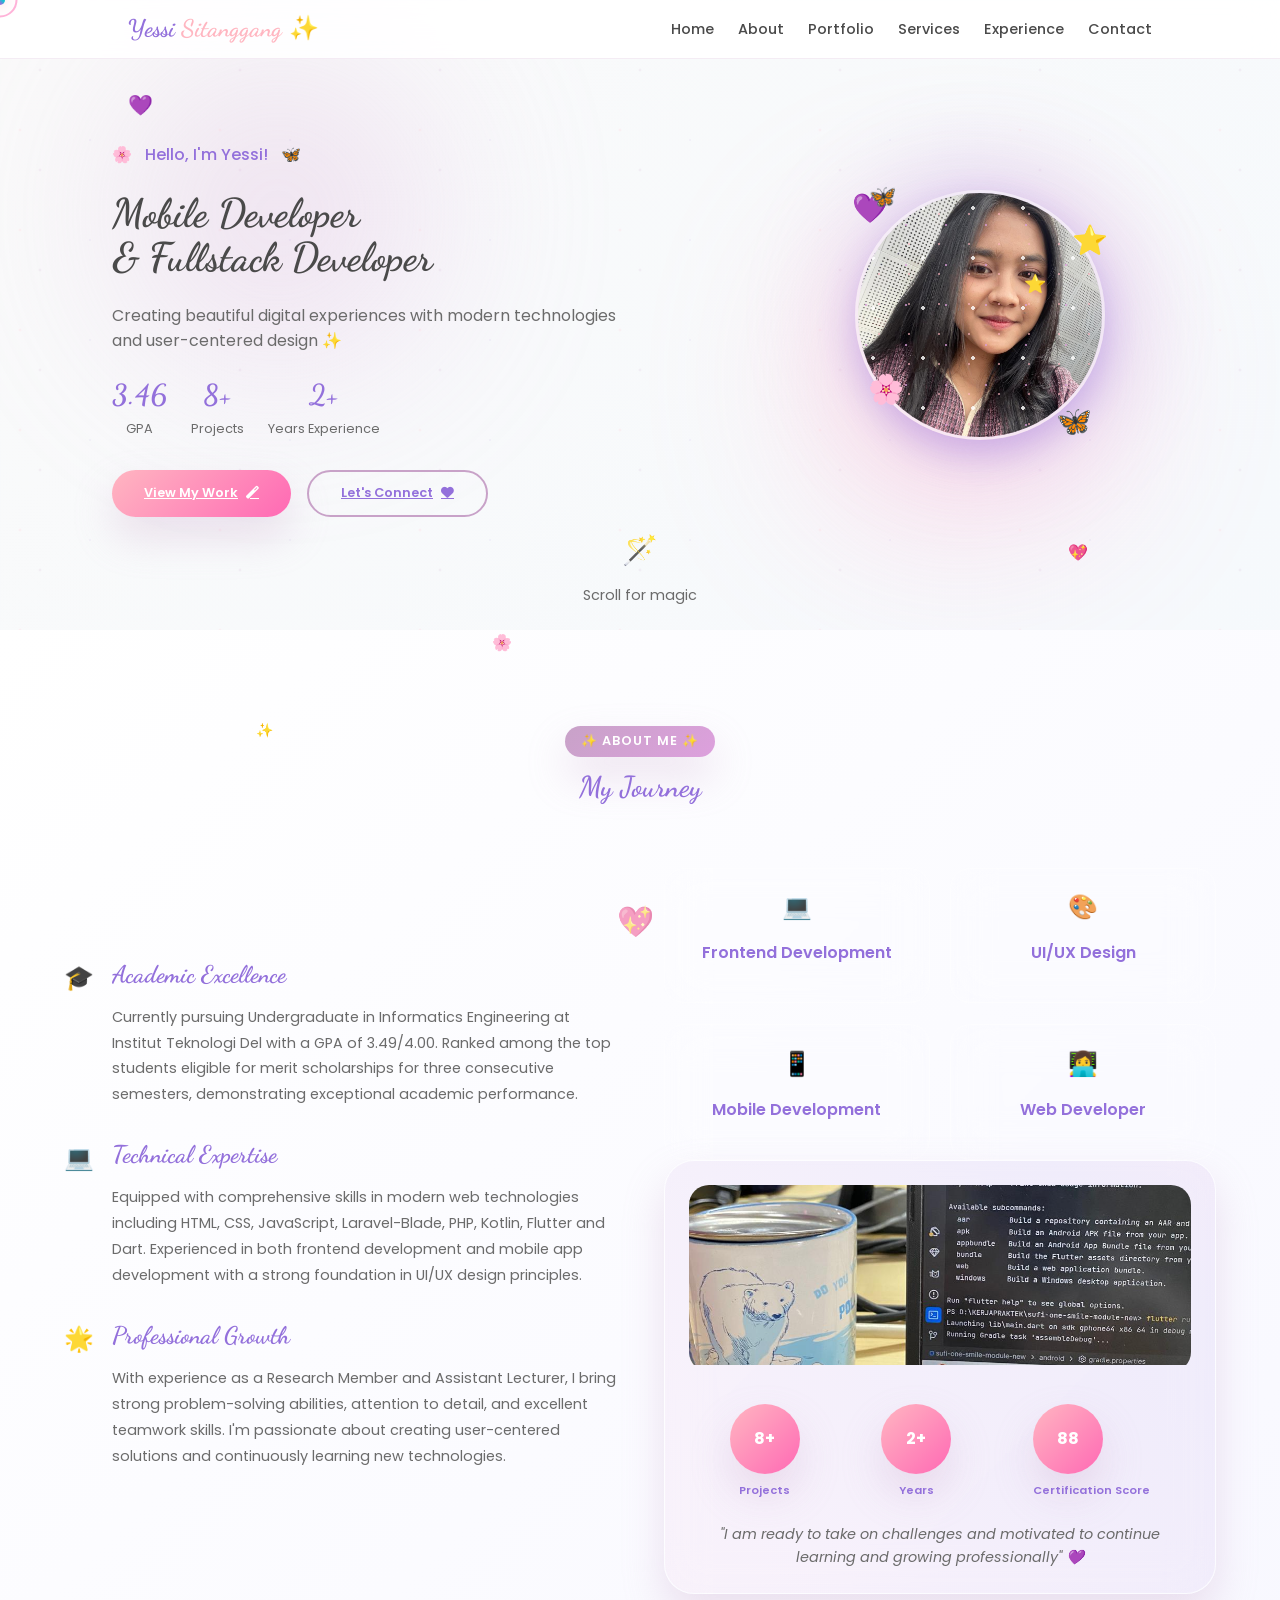
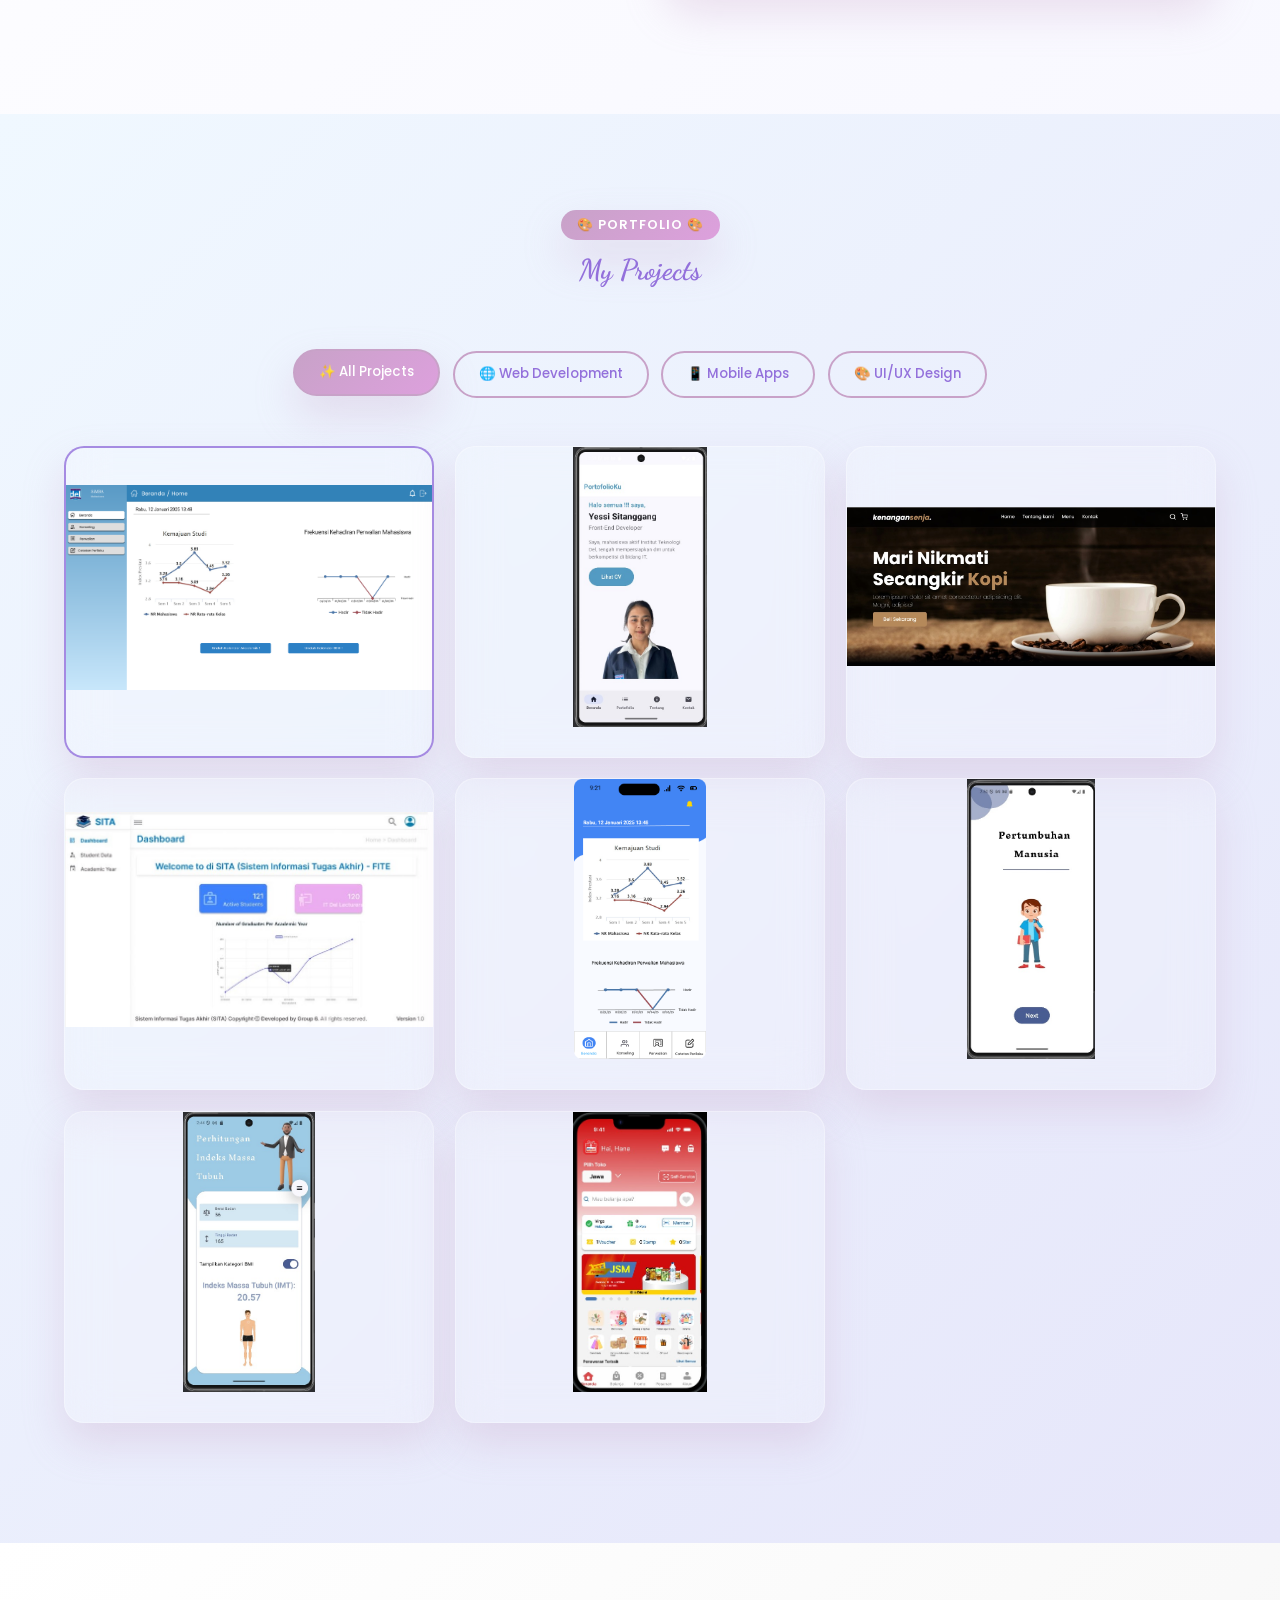
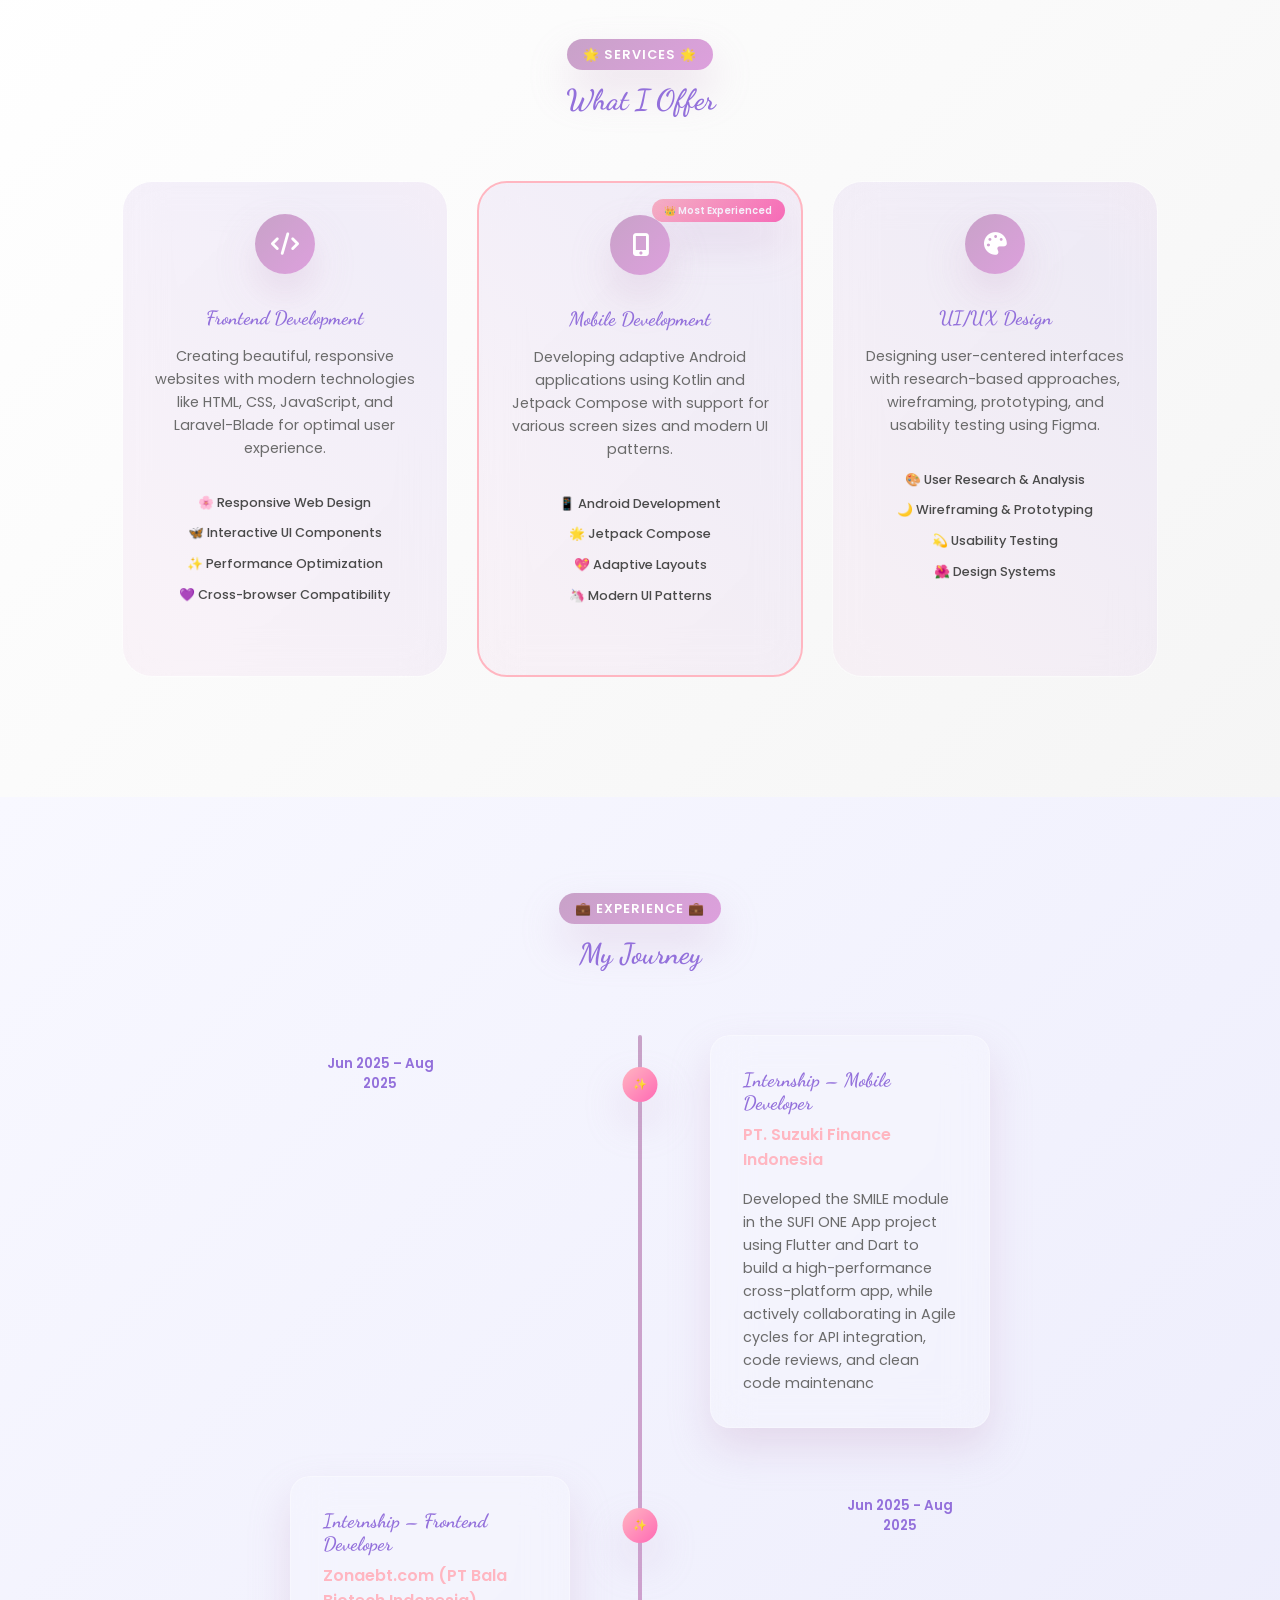
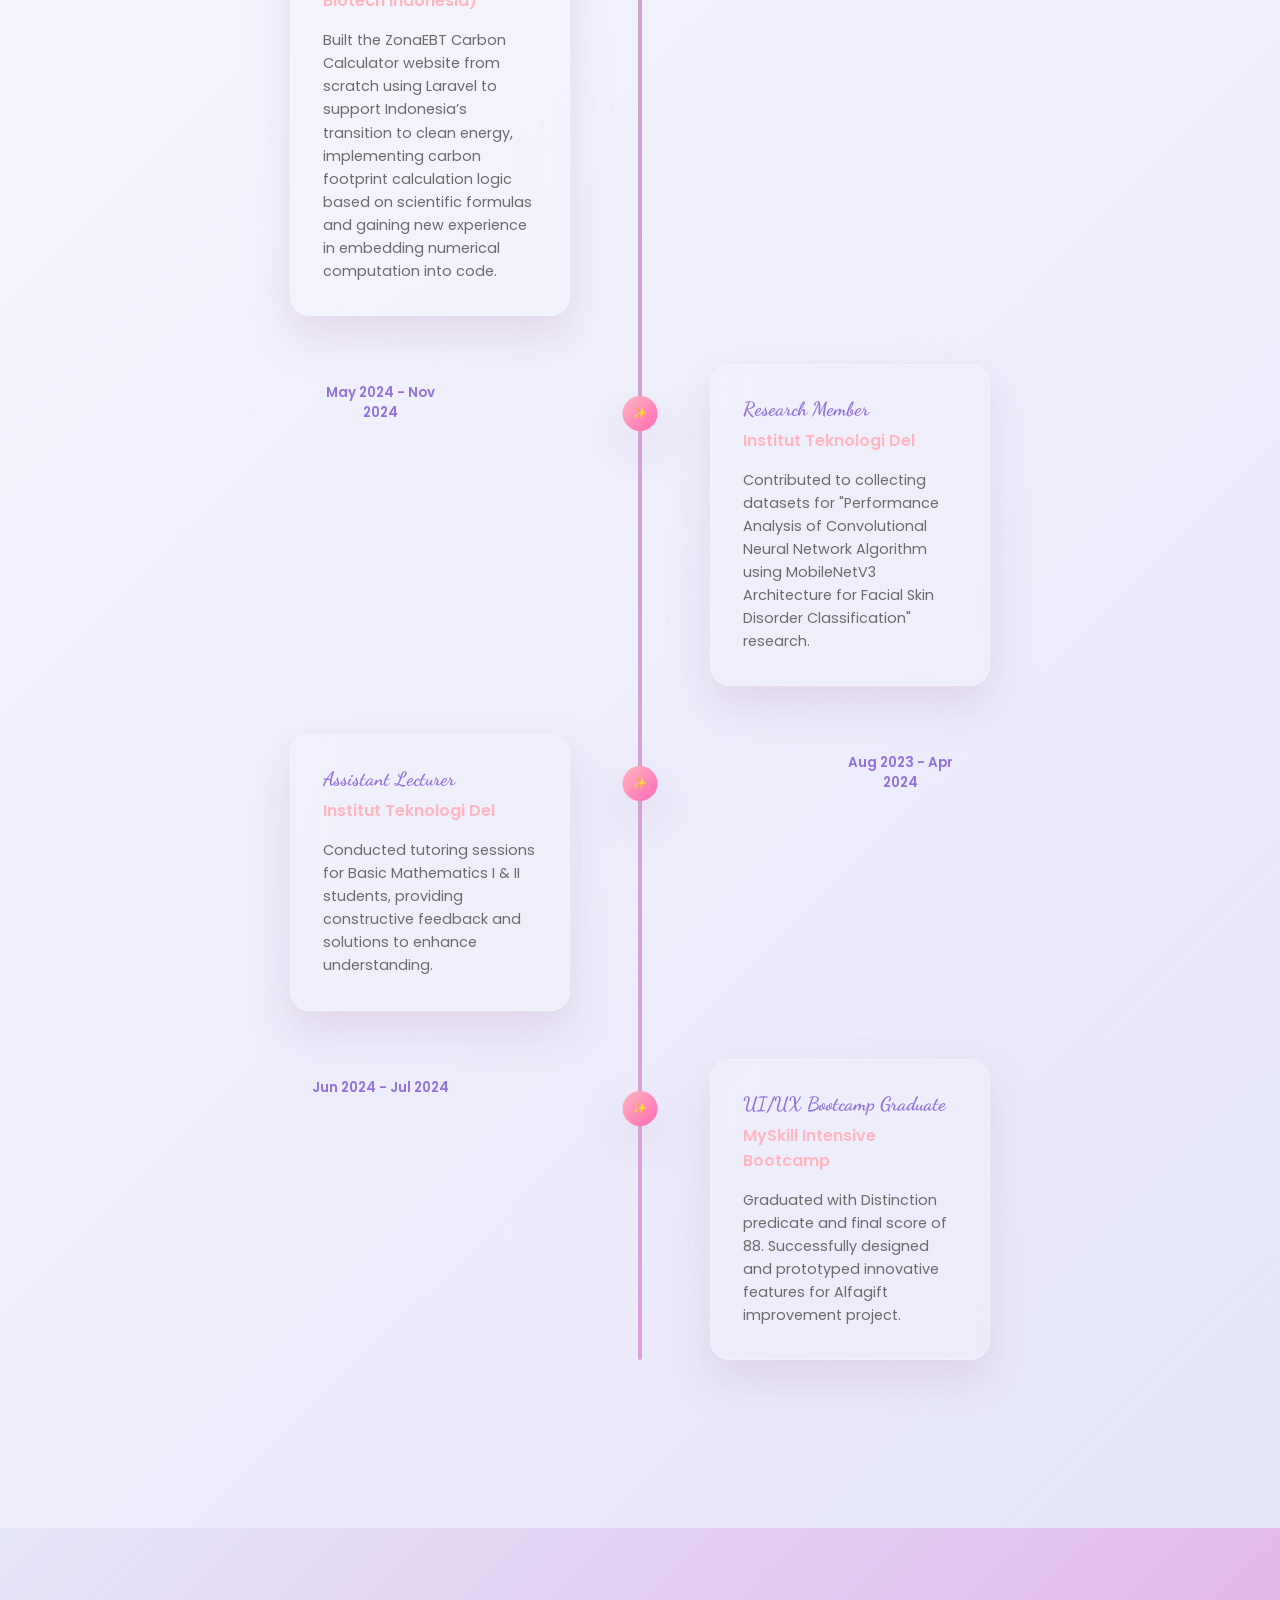
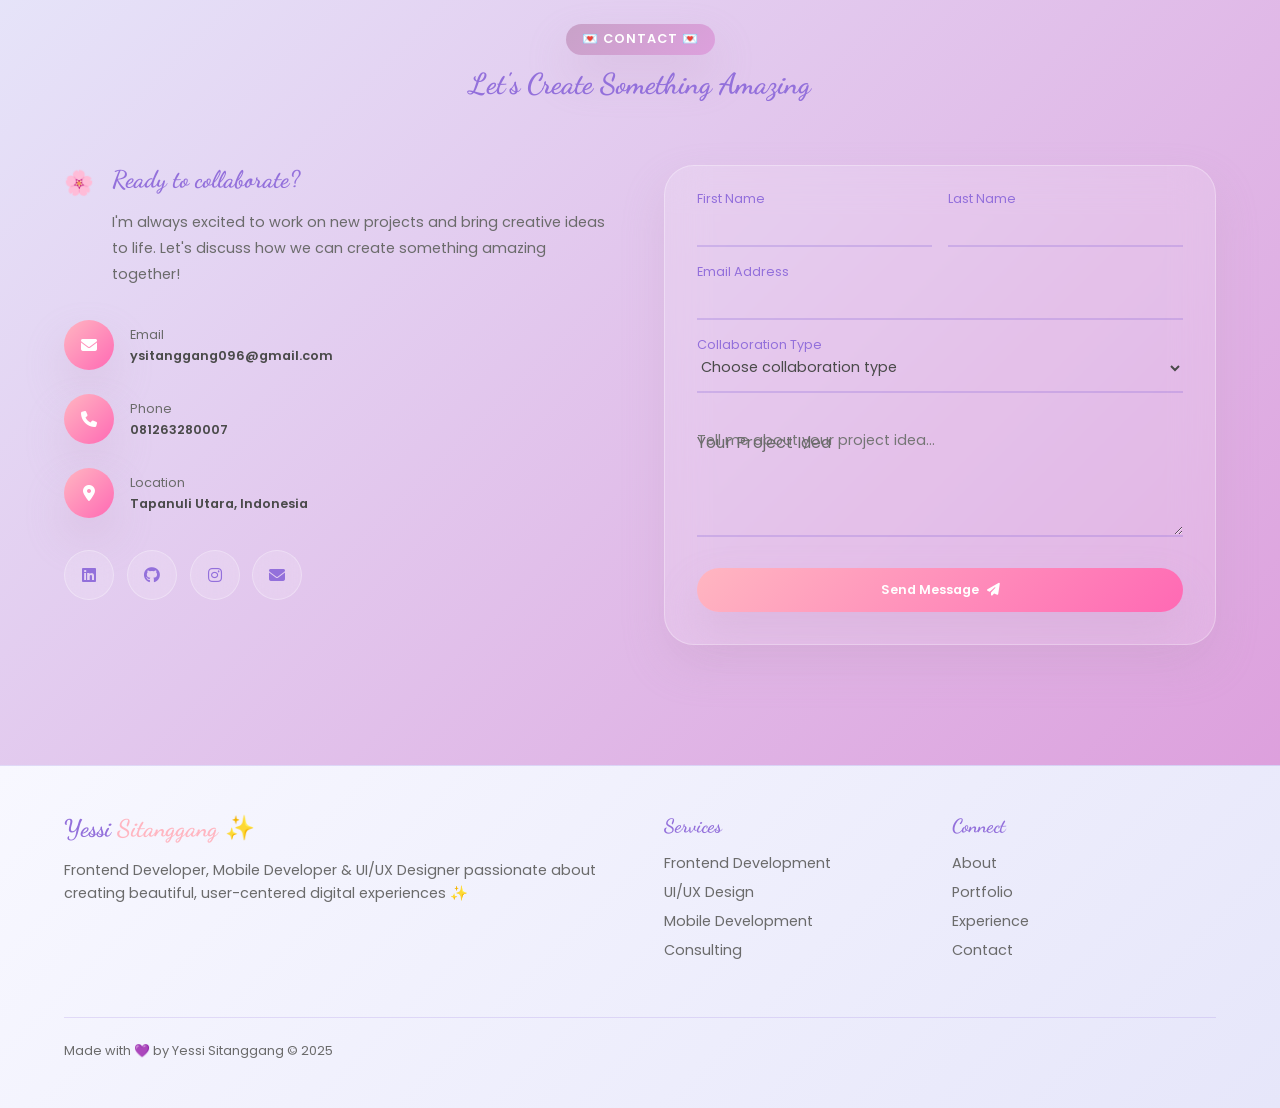
==== index.html @ 5b858de7 "Initial commit with portfolio files" ====
<!DOCTYPE html>
<html lang="en">
<head>
    <meta charset="UTF-8">
    <meta name="viewport" content="width=device-width, initial-scale=1.0">
    <title>Yessi Sitanggang - Personal Portfolio ✨</title>
    <link rel="stylesheet" href="style.css">
    <link rel="icon" href="assets/favicon.ico" type="image/x-icon">
    <link href="https://fonts.googleapis.com/css2?family=Dancing+Script:wght@400;500;600;700&family=Poppins:wght@300;400;500;600;700&family=Pacifico&family=Quicksand:wght@300;400;500;600;700&display=swap" rel="stylesheet">
    <link rel="stylesheet" href="https://cdnjs.cloudflare.com/ajax/libs/font-awesome/6.4.0/css/all.min.css">
    
</head>
<body>
    <!-- Magical Cursor biar kursornya ada animasi-->
    <div class="magical-cursor">
        <div class="cursor-sparkle"></div>
        <div class="cursor-trail"></div>
    </div>

    <!-- Floating Magic Elements biar elemennya ada animasi float-->
    <div class="magic-container">
        <div class="floating-hearts"></div>
        <div class="floating-stars"></div>
        <div class="floating-butterflies"></div>
        <div class="magical-sparkles"></div>
    </div>

    <!-- Navigation -->
    <nav class="dreamy-nav">
        <div class="nav-container">
            <div class="logo">
                <span class="logo-text">Yessi</span>
                <span class="logo-accent">Sitanggang</span>
                <div class="logo-sparkle">✨</div>
            </div>
            <ul class="nav-menu">
                <li><a href="#home" class="nav-link">Home</a></li>
                <li><a href="#about" class="nav-link">About</a></li>
                <li><a href="#portfolio" class="nav-link">Portfolio</a></li>
                <li><a href="#services" class="nav-link">Services</a></li>
                <li><a href="#experience" class="nav-link">Experience</a></li>
                <li><a href="#contact" class="nav-link">Contact</a></li>
            </ul>
            <div class="nav-toggle">
                <span></span>
                <span></span>
                <span></span>
            </div>
        </div>
    </nav>

    <!-- Hero Section (yang awal) -->
    <section id="home" class="hero-section">
        <div class="hero-background">
            <div class="gradient-orbs"></div>
            <div class="floating-petals"></div>
        </div>
        <div class="hero-content">
            <div class="hero-text">
                <div class="magical-greeting">
                    <span class="greeting-emoji">🌸</span>
                    <span class="greeting-text">Hello, I'm Yessi!</span>
                    <span class="greeting-emoji">🦋</span>
                </div>
                <h1 class="hero-title">
                    <span class="title-line">Mobile Developer</span>
                    <!-- <span class="title-line"></span> -->
                    <span class="title-line">& Fullstack Developer</span>
                </h1>
                <p class="hero-subtitle">Creating beautiful digital experiences with modern technologies and user-centered design ✨</p>
                <div class="hero-stats">
                    <div class="stat-item">
                        <div class="stat-number">3.46</div>
                        <div class="stat-label">GPA</div>
                    </div>
                    <div class="stat-item">
                        <div class="stat-number">8+</div>
                        <div class="stat-label">Projects</div>
                    </div>
                    <div class="stat-item">
                        <div class="stat-number">2+</div>
                        <div class="stat-label">Years Experience</div>
                    </div>
                </div>
   <div class="hero-cta">
    <a href="#portfolio" class="magical-btn primary">
        <span>View My Work</span>
        <i class="fas fa-magic"></i>
    </a>
    <a href="#contact" class="magical-btn secondary">
        <span>Let's Connect</span>
        <i class="fas fa-heart"></i>
    </a>
</div>
            </div>
            <div class="hero-visual">
                <div class="magical-avatar">
                    <div class="avatar-glow"></div>
                    <div class="avatar-frame">
                        <!-- FOTO PROFIL UTAMA -->
                        <img src="assets\Profil4.jpg" alt="Yessi Sitanggang Profile Photo">
                        <div class="avatar-sparkles"></div>
                    </div>
                    <div class="floating-elements">
                        <div class="element heart">💜</div>
                        <div class="element star">⭐</div>
                        <div class="element flower">🌸</div>
                        <div class="element butterfly">🦋</div>
                    </div>
                </div>
            </div>
        </div>
        <div class="scroll-magic">
            <div class="magic-wand">🪄</div>
            <span>Scroll for magic</span>
        </div>
    </section>

    <!-- About Section  (desc)-->
    <section id="about" class="about-section">
        <div class="container">
            <div class="section-header">
                <span class="section-tag">✨ About Me ✨</span>
                <h2 class="section-title">My Journey</h2>
            </div>
            <div class="about-content">
                <div class="about-text">
                    <div class="dreamy-text-block">
                        <div class="block-icon">🎓</div>
                        <h3>Academic Excellence</h3>
                        <p>Currently pursuing Undergraduate in Informatics Engineering at Institut Teknologi Del with a GPA of 3.49/4.00. Ranked among the top students eligible for merit scholarships for three consecutive semesters, demonstrating exceptional academic performance.</p>
                    </div>
                    <div class="dreamy-text-block">
                        <div class="block-icon">💻</div>
                        <h3>Technical Expertise</h3>
                        <p>Equipped with comprehensive skills in modern web technologies including HTML, CSS, JavaScript, Laravel-Blade, PHP, Kotlin, Flutter and Dart. Experienced in both frontend development and mobile app development with a strong foundation in UI/UX design principles.</p>
                    </div>
                    <div class="dreamy-text-block">
                        <div class="block-icon">🌟</div>
                        <h3>Professional Growth</h3>
                        <p>With experience as a Research Member and Assistant Lecturer, I bring strong problem-solving abilities, attention to detail, and excellent teamwork skills. I'm passionate about creating user-centered solutions and continuously learning new technologies.</p>
                    </div>
                    
                </div>
                <div class="about-visual">
                    <div class="skills-constellation">
                        <div class="skill-star" data-skill="Frontend Development" data-level="95">
                            <div class="star-icon">💻</div>
                            <span>Frontend Development</span>
                            <div class="skill-glow"></div>
                        </div>
                        <div class="skill-star" data-skill="UI/UX Design" data-level="88">
                            <div class="star-icon">🎨</div>
                            <span>UI/UX Design</span>
                            <div class="skill-glow"></div>
                        </div>
                        <div class="skill-star" data-skill="Mobile Development" data-level="85">
                            <div class="star-icon">📱</div>
                            <span>Mobile Development</span>
                            <div class="skill-glow"></div>
                        </div>
                        <div class="skill-star" data-skill="Web Developer" data-level="92">
                            <div class="star-icon">👩‍💻</div>
                            <span>Web Developer</span>
                            <div class="skill-glow"></div>
                        </div>
                    </div>
                    <div class="dreamy-card">
                        <div class="card-aurora"></div>
                        <div class="card-content">
                            <!-- FOTO -->
                            <div class="about-image">
                                <img src="assets/gambar1.jpg" alt="Yessi at work">
                            </div>
                            <div class="achievement-garden">
                                <div class="achievement-flower">
                                    <div class="flower-center">8+</div>
                                    <div class="flower-petals">Projects</div>
                                </div>
                                <div class="achievement-flower">
                                    <div class="flower-center">2+</div>
                                    <div class="flower-petals">Years</div>
                                </div>
                                <div class="achievement-flower">
                                    <div class="flower-center">88</div>
                                    <div class="flower-petals">Certification Score</div>
                                </div>
                            </div>
                            <div class="magical-quote">
                                <p>"I am ready to take on challenges and motivated to continue learning and growing professionally" 💜</p>
                            </div>
                        </div>
                    </div>
                </div>
            </div>
        </div>
    </section>

    <!-- Portfolio (project) -->
    <section id="portfolio" class="portfolio-section">
        <div class="container">
            <div class="section-header">
                <span class="section-tag">🎨 Portfolio 🎨</span>
                <h2 class="section-title">My Projects</h2>
            </div>
            <div class="portfolio-filter">
                <button class="filter-btn active" data-filter="all">✨ All Projects</button>
                <button class="filter-btn" data-filter="web">🌐 Web Development</button>
                <button class="filter-btn" data-filter="mobile">📱 Mobile Apps</button>
                <button class="filter-btn" data-filter="design">🎨 UI/UX Design</button>
            </div>
            <div class="portfolio-gallery">
                <div class="portfolio-item magical-project" data-category="web">
                    <div class="project-frame">
                        <!-- SCREENSHOT SIMBA -->
                        <img src="/assets/Dashboard.png" alt="SIMBA - Student Management System">
                        <div class="project-overlay">
                            <div class="project-magic">
                                <h3>SIMBA (web-based) - Sistem Informasi Manajemen Bimbingan Mahasiswa dan Perwalian</h3>
                                <p>Web-based student management system for real-time tracking of violations, merit points, counseling, and academic advising</p>
                                <div class="project-sparkles">
                                    <span>Laravel-Blade</span>
                                    <span>CSS</span>
                                    <span>JavaScript</span>
                                    <span>Frontend</span>
                                </div>
                            </div>
                            <div class="project-actions">
                                <button class="project-btn" onclick="window.open('https://github.com/MariaNasution/SIMBA.git', '_blank')">
                                    <i class="fab fa-github"></i>
                                </button>
                            </div>
                        </div>
                        <div class="project-glow"></div>
                    </div>
                </div>
                <div class="portfolio-item magical-project" data-category="mobile">
                    <div class="project-frame">
                        <!-- SCREENSHOT Portky -->
                        <img src="assets\portofolio.jpg" alt="Portofolioku Android App">
                        <div class="project-overlay">
                            <div class="project-magic">
                                <h3>"Portofolioku" Android App</h3>
                                <p>Personal portfolio Android application with adaptive layouts supporting various screen sizes</p>
                                <div class="project-sparkles">
                                    <span>Kotlin</span>
                                    <span>Jetpack Compose</span>
                                    <span>Android</span>
                                    <span>Responsive</span>
                                </div>
                            </div>
                            <div class="project-actions">
                                <button class="project-btn" onclick="window.open('https://github.com/ecii123/Aplikasi_Portofolioku.git', '_blank')">
                                    <i class="fab fa-github"></i>
                                </button>
                            </div>
                        </div>
                        <div class="project-glow"></div>
                    </div>
                </div>
                <div class="portfolio-item magical-project" data-category="web">
                    <div class="project-frame">
                        <!-- SCREENSHOT kopi -->
                        <img src="assets\kenangansenja.jpg" alt="Kedai Kopi Kenangan Senja">
                        <div class="project-overlay">
                            <div class="project-magic">
                                <h3>Kedai Kopi Kenangan Senja</h3>
                                <p>High-performance responsive coffee shop website with smooth interactions and accessibility</p>
                                <div class="project-sparkles">
                                    <span>Laravel-Blade</span>
                                    <span>CSS</span>
                                    <span>JavaScript</span>
                                    <span>Responsive</span>
                                </div>
                            </div>
                            <div class="project-actions">
                                <button class="project-btn" onclick="window.open('https://github.com/ecii123/kedai-kopi-kenangan-senja.git', '_blank')">
                                    <i class="fab fa-github"></i>
                                </button>
                            </div>
                        </div>
                        <div class="project-glow"></div>
                    </div>
                </div>
                <div class="portfolio-item magical-project" data-category="web">
                    <div class="project-frame">
                        <!-- SCREENSHOT sita -->
                        <img src="assets\sita.jpg" alt="SITA - Final Project Management">
                        <div class="project-overlay">
                            <div class="project-magic">
                                <h3>SITA - Sistem Informasi Tingkat Akhir</h3>
                                <p>Web-based Final Project Management System designed with Figma and developed with Laravel-Blade</p>
                                <div class="project-sparkles">
                                    <span>Figma</span>
                                    <span>Laravel-Blade</span>
                                    <span>CSS</span>
                                    <span>UI Design</span>
                                </div>
                            </div>
                            <div class="project-actions">
                                <button class="project-btn" onclick="window.open('https://github.com/william-napitupulu/SITA.git', '_blank')">
                                    <i class="fab fa-github"></i>
                                </button>
                            </div>
                        </div>
                        <div class="project-glow"></div>
                    </div>
                </div>
                <div class="portfolio-item magical-project" data-category="mobile">
                    <div class="project-frame">
                       
                        <img src="assets\Beranda.png" alt="SIMBA (android-based)">
                        <div class="project-overlay">
                            <div class="project-magic">
                                 <h3>SIMBA (android-based) - Sistem Informasi Manajemen Bimbingan Mahasiswa dan Perwalian</h3>
                                <p>the Android version of the SIMBA system using Kotlin, replicating the core features from the web version including real-time
    tracking of violations, merit points, counseling, and academic advising.
</p>
                                <div class="project-sparkles">
                                    <span>Kotlin</span>
                                   <span>Jetpack Compose</span>
                                    <span>Android</span>
                                    <span>Responsive</span>
                                </div>
                            </div>
                            <div class="project-actions">
                                <button class="project-btn" onclick="window.open('https://github.com/pardzheri/pam-2025-simba.git', '_blank')">
                                    <i class="fas fa-external-link-alt"></i>
                                </button>
                            </div>
                        </div>
                        <div class="project-glow"></div>
                    </div>
                </div>

                 <div class="portfolio-item magical-project" data-category="mobile">
                    <div class="project-frame">
                
                        <img src="assets\pertumbuhan.jpg" alt="Human Growth App">
                        <div class="project-overlay">
                            <div class="project-magic">
                                 <h3>Human Growth App</h3>
                                <p>An Android app that shows human growth stages from baby to elderly. Tap "Next" to see each phase step-by-step.
</p>
                                <div class="project-sparkles">
                                    <span>Kotlin</span>
                                   <span>Jetpack Compose</span>
                                    <span>Android</span>
                                    <span>Responsive</span>
                                </div>
                            </div>
                            <div class="project-actions">
                                <button class="project-btn" onclick="window.open('https://github.com/ecii123/Aplikasi_Pertumbuhan_Manusia.git', '_blank')">
                                    <i class="fas fa-external-link-alt"></i>
                                </button>
                            </div>
                        </div>
                        <div class="project-glow"></div>
                    </div>
                </div>

                 <div class="portfolio-item magical-project" data-category="mobile">
                    <div class="project-frame">
                
                        <img src="assets\indeks.jpg" alt="Body Mass Index (BMI) Calculation App">
                        <div class="project-overlay">
                            <div class="project-magic">
                                 <h3>Body Mass Index (BMI) Calculation App</h3>
                                <p>This app calculates your Body Mass Index (BMI) by asking for your weight and height. It then shows a picture based on your BMI category: underweight, normal, or overweight.</p>
                                <div class="project-sparkles">
                                    <span>Kotlin</span>
                                   <span>Jetpack Compose</span>
                                    <span>Android</span>
                                    <span>Responsive</span>
                                </div>
                            </div>
                            <div class="project-actions">
                                <button class="project-btn" onclick="window.open('https://github.com/ecii123/Aplikasi_Penghitung_BMI_IndeksMassaTubuh.git', '_blank')">
                                    <i class="fas fa-external-link-alt"></i>
                                </button>
                            </div>
                        </div>
                        <div class="project-glow"></div>
                    </div>
                </div>
                 <div class="portfolio-item magical-project" data-category="design">
                    <div class="project-frame">
                        <!-- SCREENSHOT alfagift -->
                        <img src="assets\alfa.jpg" alt="Alfagift UI/UX Improvement">
                        <div class="project-overlay">
                            <div class="project-magic">
                                <h3>Alfagift UI/UX Improvement</h3>
                                <p>Innovative UI/UX solutions with prototypes for Tracking and Store Selection features</p>
                                <div class="project-sparkles">
                                    <span>Figma</span>
                                    <span>User Research</span>
                                    <span>Prototyping</span>
                                    <span>Usability Testing</span>
                                </div>
                            </div>
                            <div class="project-actions">
                                <button class="project-btn" onclick="window.open('https://drive.google.com/drive/folders/1-V_Rj3ls7pKjGirAZhlqH9IZoZYOUBp-?usp=sharing', '_blank')">
                                    <i class="fas fa-external-link-alt"></i>
                                </button>
                            </div>
                        </div>
                        <div class="project-glow"></div>
                    </div>
                </div>
            </div>
        </div>
    </section>

    <!-- Services Section -->
    <section id="services" class="services-section">
        <div class="container">
            <div class="section-header">
                <span class="section-tag">🌟 Services 🌟</span>
                <h2 class="section-title">What I Offer</h2>
            </div>
            <div class="services-garden">
                <div class="service-flower">
                    <div class="flower-glow"></div>
                    <div class="service-icon">
                        <i class="fas fa-code"></i>
                    </div>
                    <h3>Frontend Development</h3>
                    <p>Creating beautiful, responsive websites with modern technologies like HTML, CSS, JavaScript, and Laravel-Blade for optimal user experience.</p>
                    <ul class="service-petals">
                        <li>🌸 Responsive Web Design</li>
                        <li>🦋 Interactive UI Components</li>
                        <li>✨ Performance Optimization</li>
                        <li>💜 Cross-browser Compatibility</li>
                    </ul>
                    <!-- <p class="service-text">
  Let's Build Together <i class="fas fa-magic"></i>
</p> -->
                </div>
                <div class="service-flower featured">
                    <div class="featured-crown">👑 Most Experienced</div>
                    <div class="flower-glow"></div>
                    <div class="service-icon">
                        <i class="fas fa-mobile-alt"></i>
                    </div>
                    <h3>Mobile Development</h3>
                    <p>Developing adaptive Android applications using Kotlin and Jetpack Compose with support for various screen sizes and modern UI patterns.</p>
                    <ul class="service-petals">
                        <li>📱 Android Development</li>
                        <li>🌟 Jetpack Compose</li>
                        <li>💖 Adaptive Layouts</li>
                        <li>🦄 Modern UI Patterns</li>
                    </ul>
                    <!-- <button class="magical-btn service-btn">
                        <span>Create Apps</span>
                        <i class="fas fa-rocket"></i>
                    </button> -->
                </div>
                <div class="service-flower">
                    <!-- <div class="featured-crown">👑 Most Experienced</div> -->
                    <div class="flower-glow"></div>
                    <div class="service-icon">
                        <i class="fas fa-palette"></i>
                    </div>
                    <h3>UI/UX Design</h3>
                    <p>Designing user-centered interfaces with research-based approaches, wireframing, prototyping, and usability testing using Figma.</p>
                    <ul class="service-petals">
                        <li>🎨 User Research & Analysis</li>
                        <li>🌙 Wireframing & Prototyping</li>
                        <li>💫 Usability Testing</li>
                        <li>🌺 Design Systems</li>
                    </ul>
                    <!-- <button class="magical-btn service-btn">
                        <span>Design with Me</span>
                        <i class="fas fa-heart"></i>
                    </button> -->
                </div>
            
            </div>
        </div>
    </section>

    <!-- Experience Section -->
    <section id="experience" class="experience-section">
        <div class="container">
            <div class="section-header">
                <span class="section-tag">💼 Experience 💼</span>
                <h2 class="section-title">My Journey</h2>
            </div>
            <div class="experience-timeline">
                <div class="timeline-item">
                    <div class="timeline-date">Jun 2025 – Aug 2025</div>
                    <div class="timeline-content">
                        <h3> Internship – Mobile Developer</h3>
                        <h4>PT. Suzuki Finance Indonesia</h4>
                        <p>Developed the SMILE module in the SUFI ONE App project using Flutter and Dart to build a high-performance cross-platform app, while actively collaborating in Agile cycles for API integration, code reviews, and clean code maintenanc
</p>
                    </div>
                </div>

                <div class="timeline-item">
                    <div class="timeline-date">Jun 2025 - Aug 2025</div>
                    <div class="timeline-content">
                        <h3> Internship – Frontend Developer </h3>
                        <h4>Zonaebt.com (PT Bala Biotech Indonesia)</h4>
                        <p>Built the ZonaEBT Carbon Calculator website from scratch using Laravel to support Indonesia’s transition to clean energy, implementing carbon footprint calculation logic based on scientific formulas and gaining new experience in embedding numerical computation into code.</p>
                    </div>
                </div>

                <div class="timeline-item">
                    <div class="timeline-date">May 2024 - Nov 2024</div>
                    <div class="timeline-content">
                        <h3>Research Member</h3>
                        <h4>Institut Teknologi Del</h4>
                        <p>Contributed to collecting datasets for "Performance Analysis of Convolutional Neural Network Algorithm using MobileNetV3 Architecture for Facial Skin Disorder Classification" research.</p>
                    </div>
                </div>
                <div class="timeline-item">
                    <div class="timeline-date">Aug 2023 - Apr 2024</div>
                    <div class="timeline-content">
                        <h3>Assistant Lecturer</h3>
                        <h4>Institut Teknologi Del</h4>
                        <p>Conducted tutoring sessions for Basic Mathematics I & II students, providing constructive feedback and solutions to enhance understanding.</p>
                    </div>
                </div>
                <div class="timeline-item">
                    <div class="timeline-date">Jun 2024 - Jul 2024</div>
                    <div class="timeline-content">
                        <h3>UI/UX Bootcamp Graduate</h3>
                        <h4>MySkill Intensive Bootcamp</h4>
                        <p>Graduated with Distinction predicate and final score of 88. Successfully designed and prototyped innovative features for Alfagift improvement project.</p>
                    </div>
                </div>
            </div>
        </div>
    </section>

    <!-- Contact Section -->
    <section id="contact" class="contact-section">
        <div class="container">
            <div class="section-header">
                <span class="section-tag">💌 Contact 💌</span>
                <h2 class="section-title">Let's Create Something Amazing</h2>
            </div>
            <div class="contact-content">
                <div class="contact-info">
                    <div class="dreamy-text-block">
                        <div class="block-icon">🌸</div>
                        <h3>Ready to collaborate?</h3>
                        <p>I'm always excited to work on new projects and bring creative ideas to life. Let's discuss how we can create something amazing together!</p>
                    </div>
                    <div class="contact-details">
                        <div class="contact-item">
                            <div class="contact-icon">
                                <i class="fas fa-envelope"></i>
                            </div>
                            <div class="contact-text">
                                <span class="contact-label">Email</span>
                                <span class="contact-value">ysitanggang096@gmail.com</span>
                            </div>
                        </div>
                        <div class="contact-item">
                            <div class="contact-icon">
                                <i class="fas fa-phone"></i>
                            </div>
                            <div class="contact-text">
                                <span class="contact-label">Phone</span>
                                <span class="contact-value">081263280007</span>
                            </div>
                        </div>
                        <div class="contact-item">
                            <div class="contact-icon">
                                <i class="fas fa-map-marker-alt"></i>
                            </div>
                            <div class="contact-text">
                                <span class="contact-label">Location</span>
                                <span class="contact-value">Tapanuli Utara, Indonesia</span>
                            </div>
                        </div>
                    </div>
                    <div class="social-garden">
                        <a href="https://www.linkedin.com/in/yessi-sitanggang" class="social-flower" title="LinkedIn">
                            <i class="fab fa-linkedin"></i>
                        </a>
                        <a href="https://github.com/ecii123" class="social-flower" title="GitHub">
                            <i class="fab fa-github"></i>
                        </a>
                        <a href="https://www.instagram.com/yessyyuliana/" class="social-flower" title="Instagram">
                            <i class="fab fa-instagram"></i>
                        </a>
                        <a href="mailto:ysitanggang096@gmail.com" class="social-flower" title="Email">
                            <i class="fas fa-envelope"></i>
                        </a>
                    </div>
                </div>
                <div class="contact-form-container">
                    <form class="dreamy-form" id="contactForm">
                        <div class="form-row">
                            <div class="form-group">
                                <input type="text" id="firstName" name="firstName" required>
                                <label for="firstName">First Name</label>
                                <div class="form-sparkle"></div>
                            </div>
                            <div class="form-group">
                                <input type="text" id="lastName" name="lastName" required>
                                <label for="lastName">Last Name</label>
                                <div class="form-sparkle"></div>
                            </div>
                        </div>
                        <div class="form-group">
                            <input type="email" id="email" name="email" required>
                            <label for="email">Email Address</label>
                            <div class="form-sparkle"></div>
                        </div>
                        <div class="form-group">
                            <select id="service" name="service" required>
                                <option value="">Choose collaboration type</option>
                                <option value="frontend">Frontend Development</option>
                                <option value="design">UI/UX Design</option>
                                <option value="mobile">Mobile Development</option>
                                <option value="consulting">Web Development</option>
                            </select>
                            <label for="service">Collaboration Type</label>
                            <div class="form-sparkle"></div>
                        </div>
                        <div class="form-group">
                            <textarea id="message" name="message" required placeholder="Tell me about your project idea..."></textarea>
                            <label for="message">Your Project Idea</label>
                            <div class="form-sparkle"></div>
                        </div>
                        <button type="submit" class="magical-btn primary full-width">
                            <span>Send Message</span>
                            <i class="fas fa-paper-plane"></i>
                        </button>
                    </form>
                </div>
            </div>
        </div>
    </section>

    <!-- Footer -->
    <footer class="dreamy-footer">
        <div class="container">
            <div class="footer-content">
                <div class="footer-brand">
                    <div class="logo">
                        <span class="logo-text">Yessi</span>
                        <span class="logo-accent">Sitanggang</span>
                        <div class="logo-sparkle">✨</div>
                    </div>
                    <p>Frontend Developer, Mobile Developer & UI/UX Designer passionate about creating beautiful, user-centered digital experiences ✨</p>
                </div>
                <div class="footer-links">
                    <div class="footer-column">
                        <h4>Services</h4>
                        <ul>
                            <li><a href="#services">Frontend Development</a></li>
                            <li><a href="#services">UI/UX Design</a></li>
                            <li><a href="#services">Mobile Development</a></li>
                            <li><a href="#contact">Consulting</a></li>
                        </ul>
                    </div>
                    <div class="footer-column">
                        <h4>Connect</h4>
                        <ul>
                            <li><a href="#about">About</a></li>
                            <li><a href="#portfolio">Portfolio</a></li>
                            <li><a href="#experience">Experience</a></li>
                            <li><a href="#contact">Contact</a></li>
                        </ul>
                    </div>
                </div>
            </div>
            <div class="footer-bottom">
                <p>Made with 💜 by Yessi Sitanggang © 2025</p>
                <div class="footer-magic">
                    <!-- <span>✨ Creating digital magic one project at a time ✨</span> -->
                </div>
            </div>
        </div>
    </footer>

    <!-- Success Modal -->
    <div class="success-modal" id="successModal">
        <div class="modal-content">
            <div class="success-animation">
                <div class="success-heart">💜</div>
                <div class="success-sparkles">
                    <span>✨</span>
                    <span>🌟</span>
                    <span>💫</span>
                    <span>⭐</span>
                </div>
            </div>
            <h3>Message Sent Successfully! 🎉</h3>
            <p>Thank you for reaching out! I'll get back to you within 24 hours ✨</p>
            <button class="magical-btn primary" onclick="closeSuccessModal()">
                <span>Close</span>
                <i class="fas fa-heart"></i>
            </button>
        </div>
    </div>

    <script src="script.js"></script>
</body>
</html>
---- style.css ----
:root {
    --lilac-primary: #C8A2C8;
    --lilac-secondary: #DDA0DD;
    --lilac-light: #E6E6FA;
    --purple-primary: #9370DB;
    --purple-secondary: #8A2BE2;
    --pink-primary: #FFB6C1;
    --pink-secondary: #FF69B4;
    --rose-primary: #FFC0CB;
    --lavender: #E6E6FA;
    --white-primary: #FFFFFF;
    --white-secondary: #FAFAFA;
    --gray-light: #F5F5F5;
    --text-primary: #4A4A4A;
    --text-secondary: #6B6B6B;
    --glass-bg: rgba(255, 255, 255, 0.15);
    --glass-border: rgba(255, 255, 255, 0.3);
    --shadow-dreamy: 0 20px 40px rgba(200, 162, 200, 0.3);
    --shadow-magical: 0 15px 35px rgba(147, 112, 219, 0.4);
    --gradient-lilac: linear-gradient(135deg, #C8A2C8 0%, #DDA0DD 100%);
    --gradient-purple: linear-gradient(135deg, #9370DB 0%, #8A2BE2 100%);
    --gradient-pink: linear-gradient(135deg, #FFB6C1 0%, #FF69B4 100%);
    --gradient-dreamy: linear-gradient(135deg, #E6E6FA 0%, #DDA0DD 50%, #C8A2C8 100%);
    --gradient-magical: linear-gradient(45deg, #FF69B4, #9370DB, #00CED1, #FF1493);
    --gradient-aurora: linear-gradient(45deg, #FFB6C1, #DDA0DD, #9370DB, #FF69B4);
}

* {
    margin: 0;
    padding: 0;
    box-sizing: border-box;
}

html {
    scroll-behavior: smooth;
}

body {
    font-family: 'Poppins', sans-serif;
    background: linear-gradient(135deg, #FAFAFA 0%, #F0F8FF 50%, #E6E6FA 100%);
    color: var(--text-primary);
    overflow-x: hidden;
    cursor: none;
}

.container {
    max-width: 1400px;
    margin: 0 auto;
    padding: 0 2rem;
}

/* Magical Cursor */
.magical-cursor {
    position: fixed;
    top: 0;
    left: 0;
    pointer-events: none;
    z-index: 9999;
}

.magical.text{
    position: relative;
    font-size: 1.2rem;
    color: var(--text-primary);
    font-weight: 500;
    margin-bottom: 1rem;
}

.cursor-sparkle {
    width: 12px;
    height: 12px;
    background: var(--gradient-magical);
    border-radius: 50%;
    position: absolute;
    transform: translate(-50%, -50%);
    transition: all 0.1s ease;
    box-shadow: 0 0 20px var(--pink-primary);
    animation: sparkle 2s ease-in-out infinite;
}

@keyframes sparkle {
    0%, 100% { transform: translate(-50%, -50%) scale(1); }
    50% { transform: translate(-50%, -50%) scale(1.5); }
}

.cursor-trail {
    width: 40px;
    height: 40px;
    border: 2px solid rgba(255, 105, 180, 0.5);
    border-radius: 50%;
    position: absolute;
    transform: translate(-50%, -50%);

}

.cursor-trail.hover {
    width: 60px;
    height: 60px;
    border-color: var(--pink-primary);
    background: rgba(255, 105, 180, 0.1);
}

/* Floating Magic Elements */
.magic-container {
    position: fixed;
    top: 0;
    left: 0;
    width: 100%;
    height: 100%;
    pointer-events: none;
    z-index: 1;
}

.floating-hearts,
.floating-stars,
.floating-butterflies,
.magical-sparkles {
    position: absolute;
    width: 100%;
    height: 100%;
}

.floating-hearts::before,
.floating-hearts::after,
.floating-stars::before,
.floating-stars::after,
.floating-butterflies::before,
.floating-butterflies::after,
.magical-sparkles::before,
.magical-sparkles::after {
    content: '';
    position: absolute;
    animation: float 15s linear infinite;
}

.floating-hearts::before {
    content: '💜';
    font-size: 20px;
    top: 10%;
    left: 10%;
    animation-delay: 0s;
}

.floating-hearts::after {
    content: '💖';
    font-size: 16px;
    top: 60%;
    right: 15%;
    animation-delay: 5s;
}

.floating-stars::before {
    content: '⭐';
    font-size: 18px;
    top: 30%;
    left: 80%;
    animation-delay: 2s;
}

.floating-stars::after {
    content: '✨';
    font-size: 14px;
    top: 80%;
    left: 20%;
    animation-delay: 7s;
}

.floating-butterflies::before {
    content: '🦋';
    font-size: 22px;
    top: 20%;
    right: 30%;
    animation-delay: 3s;
}

.floating-butterflies::after {
    content: '🌸';
    font-size: 16px;
    top: 70%;
    right: 60%;
    animation-delay: 8s;
}

@keyframes float {
    0% { transform: translateY(100vh) rotate(0deg); opacity: 0; }
    10% { opacity: 1; }
    90% { opacity: 1; }
    100% { transform: translateY(-100px) rotate(360deg); opacity: 0; }
}

/* Navigation */
.dreamy-nav {
    position: fixed;
    top: 0;
    width: 100%;
    background: rgba(255, 255, 255, 0.9);
    backdrop-filter: blur(20px);
    border-bottom: 1px solid rgba(200, 162, 200, 0.2);
    z-index: 1000;
    transition: all 0.3s ease;
}

.nav-container {
    max-width: 1400px;
    margin: 0 auto;
    padding: 1.5rem 2rem;
    display: flex;
    justify-content: space-between;
    align-items: center;
}

.logo {
    font-family: 'Dancing Script', cursive;
    font-size: 2rem;
    font-weight: 700;
    display: flex;
    align-items: center;
    gap: 0.5rem;
}

.logo-text {
    color: var(--purple-primary);
}

.logo-accent {
    color: var(--pink-primary);
}

.logo-sparkle {
    animation: sparkle 2s ease-in-out infinite;
}

.nav-menu {
    display: flex;
    list-style: none;
    gap: 2.5rem;
}

.nav-link {
    color: var(--text-primary);
    text-decoration: none;
    font-weight: 500;
    position: relative;
    transition: all 0.3s ease;
    font-size: 1rem;
}

.nav-link::after {
    content: '';
    position: absolute;
    bottom: -5px;
    left: 0;
    width: 0;
    height: 2px;
    background: var(--gradient-pink);
    transition: width 0.3s ease;
}

.nav-link:hover {
    color: var(--pink-primary);
}

.nav-link:hover::after {
    width: 100%;
}

.nav-toggle {
    display: none;
    flex-direction: column;
    cursor: pointer;
}

.nav-toggle span {
    width: 25px;
    height: 2px;
    background: var(--gradient-pink);
    margin: 3px 0;
    transition: 0.3s;
    border-radius: 2px;
}

/* Hero Section */
.hero-section {
    min-height: 100vh;
    display: flex;
    align-items: center;
    position: relative;
    overflow: hidden;
}

.hero-background {
    position: absolute;
    top: 0;
    left: 0;
    width: 100%;
    height: 100%;
    z-index: -1;
}

.gradient-orbs {
    position: absolute;
    width: 100%;
    height: 100%;
}

.gradient-orbs::before,
.gradient-orbs::after {
    content: '';
    position: absolute;
    border-radius: 50%;
    filter: blur(100px);
    animation: float 20s ease-in-out infinite;
}

.gradient-orbs::before {
    width: 400px;
    height: 400px;
    background: var(--gradient-lilac);
    top: 10%;
    left: 10%;
    opacity: 0.3;
}

.gradient-orbs::after {
    width: 300px;
    height: 300px;
    background: var(--gradient-pink);
    bottom: 20%;
    right: 15%;
    opacity: 0.4;
    animation-delay: 10s;
}

.floating-petals {
    position: absolute;
    width: 100%;
    height: 100%;
    background-image: 
        radial-gradient(2px 2px at 20px 30px, var(--pink-primary), transparent),
        radial-gradient(2px 2px at 40px 70px, var(--lilac-primary), transparent),
        radial-gradient(1px 1px at 90px 40px, var(--purple-primary), transparent);
    background-repeat: repeat;
    background-size: 200px 100px;
    animation: petals 25s linear infinite;
    opacity: 0.2;
}

@keyframes petals {
    0% { transform: translateY(0px); }
    100% { transform: translateY(-100px); }
}

.hero-content {
    display: grid;
    grid-template-columns: 1fr 1fr;
    gap: 4rem;
    align-items: center;
    width: 100%;
    max-width: 1400px;
    margin: 0 auto;
    padding: 0 2rem;
}

.magical-greeting {
    display: flex;
    align-items: center;
    gap: 1rem;
    margin-bottom: 2rem;
    font-size: 1.2rem;
    color: var(--purple-primary);
    font-weight: 500;
}

.greeting-emoji {
    animation: bounce 2s ease-in-out infinite;
}

.greeting-emoji:nth-child(3) {
    animation-delay: 1s;
}

@keyframes bounce {
    0%, 100% { transform: translateY(0); }
    50% { transform: translateY(-10px); }
}

.hero-title {
    font-family: 'Dancing Script', cursive;
    font-size: 4.5rem;
    font-weight: 700;
    line-height: 1.1;
    margin-bottom: 2rem;
}

.title-line {
    display: block;
    opacity: 0;
    transform: translateY(50px);
    animation: slideUp 0.8s ease forwards;
}

.title-line:nth-child(2) {
    animation-delay: 0.2s;
}

.title-line:nth-child(3) {
    animation-delay: 0.4s;
}

.magical-text {
    background: var(--gradient-magical);
    -webkit-background-clip: text;
    -webkit-text-fill-color: transparent;
    background-clip: text;
    background-size: 200% 200%;
    animation: magicalGradient 3s ease-in-out infinite;
}

@keyframes magicalGradient {
    0%, 100% { background-position: 0% 50%; }
    50% { background-position: 100% 50%; }
}

@keyframes slideUp {
    to {
        opacity: 1;
        transform: translateY(0);
    }
}

.hero-subtitle {
    font-size: 1.3rem;
    color: var(--text-secondary);
    margin-bottom: 2rem;
    line-height: 1.6;
    opacity: 0;
    animation: fadeIn 0.8s ease 0.6s forwards;
}

.hero-stats {
    display: flex;
    gap: 2rem;
    margin-bottom: 3rem;
    opacity: 0;
    animation: fadeIn 0.8s ease 0.7s forwards;
}

.stat-item {
    text-align: center;
}

.stat-number {
    font-size: 2rem;
    font-weight: 700;
    color: var(--purple-primary);
    font-family: 'Dancing Script', cursive;
}

.stat-label {
    font-size: 0.9rem;
    color: var(--text-secondary);
    margin-top: 0.5rem;
}

@keyframes fadeIn {
    to { opacity: 1; }
}

.hero-cta {
    display: flex;
    gap: 1.5rem;
    opacity: 0;
    animation: fadeIn 0.8s ease 0.8s forwards;
}

.magical-btn {
    padding: 1rem 2.5rem;
    border: none;
    border-radius: 50px;
    font-size: 1rem;
    font-weight: 600;
    cursor: pointer;
    display: flex;
    align-items: center;
    gap: 0.5rem;
    transition: all 0.3s ease;
    position: relative;
    overflow: hidden;
    font-family: 'Poppins', sans-serif;
}

.magical-btn.primary {
    background: var(--gradient-pink);
    color: var(--white-primary);
    box-shadow: var(--shadow-dreamy);
}

.magical-btn.primary:hover {
    transform: translateY(-3px);
    box-shadow: 0 20px 40px rgba(255, 105, 180, 0.4);
}

.magical-btn.secondary {
    background: transparent;
    color: var(--purple-primary);
    border: 2px solid var(--lilac-primary);
}

.magical-btn.secondary:hover {
    background: var(--gradient-lilac);
    color: var(--white-primary);
    transform: translateY(-3px);
}

.magical-btn.full-width {
    width: 100%;
    justify-content: center;
}

.magical-avatar {
    position: relative;
    display: flex;
    justify-content: center;
    align-items: center;
}

.avatar-glow {
    position: absolute;
    width: 350px;
    height: 350px;
    background: var(--gradient-aurora);
    border-radius: 50%;
    filter: blur(50px);
    opacity: 0.3;
    animation: pulse 4s ease-in-out infinite;
}

@keyframes pulse {
    0%, 100% { transform: scale(1); }
    50% { transform: scale(1.1); }
}

.avatar-frame {
    position: relative;
    width: 300px;
    height: 300px;
    border-radius: 50%;
    overflow: hidden;
    border: 4px solid var(--glass-border);
    box-shadow: var(--shadow-magical);
    background: var(--glass-bg);
    backdrop-filter: blur(20px);
}

.avatar-frame img {
    width: 100%;
    height: 100%;
    object-fit: cover;
}

.avatar-sparkles {
    position: absolute;
    top: 0;
    left: 0;
    width: 100%;
    height: 100%;
    background: radial-gradient(circle at 30% 30%, rgba(255, 255, 255, 0.8) 2px, transparent 2px),
                radial-gradient(circle at 70% 70%, rgba(255, 182, 193, 0.6) 1px, transparent 1px),
                radial-gradient(circle at 20% 80%, rgba(221, 160, 221, 0.7) 1px, transparent 1px);
    background-size: 50px 50px, 30px 30px, 40px 40px;
    animation: sparkleMove 10s linear infinite;
}

@keyframes sparkleMove {
    0% { transform: rotate(0deg); }
    100% { transform: rotate(360deg); }
}

.floating-elements {
    position: absolute;
    width: 400px;
    height: 400px;
    top: 50%;
    left: 50%;
    transform: translate(-50%, -50%);
}

.element {
    position: absolute;
    font-size: 2rem;
    animation: elementFloat 8s ease-in-out infinite;
}

.element.heart {
    top: 10%;
    left: 10%;
    animation-delay: 0s;
}

.element.star {
    top: 20%;
    right: 10%;
    animation-delay: 2s;
}

.element.flower {
    bottom: 20%;
    left: 15%;
    animation-delay: 4s;
}

.element.butterfly {
    bottom: 10%;
    right: 15%;
    animation-delay: 6s;
}

@keyframes elementFloat {
    0%, 100% { transform: translateY(0px) rotate(0deg); }
    25% { transform: translateY(-20px) rotate(90deg); }
    50% { transform: translateY(-10px) rotate(180deg); }
    75% { transform: translateY(-15px) rotate(270deg); }
}

.scroll-magic {
    position: absolute;
    bottom: 2rem;
    left: 50%;
    transform: translateX(-50%);
    display: flex;
    flex-direction: column;
    align-items: center;
    gap: 1rem;
    color: var(--text-secondary);
    font-size: 0.9rem;
}

.magic-wand {
    font-size: 2rem;
    animation: wandWave 2s ease-in-out infinite;
}

@keyframes wandWave {
    0%, 100% { transform: rotate(-10deg); }
    50% { transform: rotate(10deg); }
}

/* Section Styles */
.section-header {
    text-align: center;
    margin-bottom: 5rem;
}

.section-tag {
    display: inline-block;
    background: var(--gradient-lilac);
    color: var(--white-primary);
    padding: 0.5rem 1.5rem;
    border-radius: 25px;
    font-size: 0.9rem;
    font-weight: 600;
    margin-bottom: 1rem;
    text-transform: uppercase;
    letter-spacing: 1px;
    box-shadow: var(--shadow-dreamy);
}

.section-title {
    font-family: 'Dancing Script', cursive;
    font-size: 3.5rem;
    font-weight: 700;
    color: var(--purple-primary);
    margin-bottom: 1rem;
}

/* About Section */
.about-section {
    padding: 8rem 0;
    background: linear-gradient(135deg, #FFFFFF 0%, #F8F8FF 100%);
}

.about-content {
    display: grid;
    grid-template-columns: 1fr 1fr;
    gap: 5rem;
    align-items: center;
}

.dreamy-text-block {
    margin-bottom: 3rem;
    position: relative;
    padding-left: 4rem;
}

.block-icon {
    position: absolute;
    left: 0;
    top: 0;
    font-size: 2rem;
    animation: bounce 2s ease-in-out infinite;
}

.dreamy-text-block h3 {
    font-family: 'Dancing Script', cursive;
    font-size: 2rem;
    color: var(--purple-primary);
    margin-bottom: 1rem;
}

.dreamy-text-block p {
    font-size: 1.1rem;
    line-height: 1.8;
    color: var(--text-secondary);
}

.skills-constellation {
    display: grid;
    grid-template-columns: repeat(2, 1fr);
    gap: 2rem;
}

.skill-star {
    background: var(--glass-bg);
    backdrop-filter: blur(20px);
    border: 1px solid var(--glass-border);
    border-radius: 20px;
    padding: 2rem;
    text-align: center;
    position: relative;
    transition: all 0.3s ease;
    cursor: pointer;
}

.skill-star:hover {
    transform: translateY(-10px);
    box-shadow: var(--shadow-magical);
}

.star-icon {
    font-size: 2.5rem;
    margin-bottom: 1rem;
    animation: sparkle 2s ease-in-out infinite;
}

.skill-star span {
    display: block;
    font-weight: 600;
    color: var(--purple-primary);
    margin-bottom: 1rem;
}

.skill-glow {
    position: absolute;
    top: -50%;
    left: -50%;
    width: 200%;
    height: 200%;
    background: radial-gradient(circle, rgba(147, 112, 219, 0.1) 0%, transparent 70%);
    animation: rotate 10s linear infinite;
    opacity: 0;
    transition: opacity 0.3s ease;
}

.skill-star:hover .skill-glow {
    opacity: 1;
}

@keyframes rotate {
    0% { transform: rotate(0deg); }
    100% { transform: rotate(360deg); }
}

.dreamy-card {
    background: var(--glass-bg);
    backdrop-filter: blur(20px);
    border: 1px solid var(--glass-border);
    border-radius: 30px;
    padding: 3rem;
    position: relative;
    overflow: hidden;
    box-shadow: var(--shadow-dreamy);
}

.card-aurora {
    position: absolute;
    top: -50%;
    left: -50%;
    width: 200%;
    height: 200%;
    background: var(--gradient-aurora);
    opacity: 0.1;
    animation: rotate 15s linear infinite;
}

.card-content {
    position: relative;
    z-index: 2;
}

.about-image {
    margin-bottom: 2rem;
    border-radius: 20px;
    overflow: hidden;
}

.about-image img {
    width: 100%;
    height: 200px;
    object-fit: cover;
}

.achievement-garden {
    display: flex;
    justify-content: space-around;
    margin-bottom: 2rem;
}

.achievement-flower {
    text-align: center;
    position: relative;
}

.flower-center {
    width: 80px;
    height: 80px;
    background: var(--gradient-pink);
    border-radius: 50%;
    display: flex;
    align-items: center;
    justify-content: center;
    font-size: 1.2rem;
    font-weight: 700;
    color: var(--white-primary);
    margin-bottom: 0.5rem;
    box-shadow: var(--shadow-dreamy);
}

.flower-petals {
    font-size: 0.8rem;
    color: var(--purple-primary);
    font-weight: 600;
}

.magical-quote {
    text-align: center;
    font-style: italic;
    color: var(--text-secondary);
    font-size: 1rem;
    line-height: 1.6;
}

/* Portfolio Section */
.portfolio-section {
    padding: 8rem 0;
    background: linear-gradient(135deg, #F0F8FF 0%, #E6E6FA 100%);
}

.portfolio-filter {
    display: flex;
    justify-content: center;
    gap: 1rem;
    margin-bottom: 4rem;
    flex-wrap: wrap;
}

.filter-btn {
    padding: 0.8rem 2rem;
    background: transparent;
    border: 2px solid var(--lilac-primary);
    color: var(--purple-primary);
    border-radius: 25px;
    cursor: pointer;
    transition: all 0.3s ease;
    font-weight: 500;
    font-family: 'Poppins', sans-serif;
}

.filter-btn.active,
.filter-btn:hover {
    background: var(--gradient-lilac);
    border-color: var(--lilac-primary);
    color: var(--white-primary);
    transform: translateY(-2px);
    box-shadow: var(--shadow-dreamy);
}

.portfolio-gallery {
    display: grid;
    grid-template-columns: repeat(auto-fit, minmax(410px, 1fr));
    gap: 2rem;
    justify-content: center;
}

.magical-project {
    position: relative;
    transition: all 0.3s ease;
}

.magical-project:hover {
    transform: translateY(-10px);
}

.project-frame {
    position: relative;
    border-radius: 20px;
    overflow: hidden;
    background: var(--glass-bg);
    backdrop-filter: blur(20px);
    border: 1px solid var(--glass-border);
    box-shadow: var(--shadow-dreamy);
    aspect-ratio: 1/1;         /* atau 1/1 untuk kotak, atau 16/9 sesuai kebutuhan */
    overflow: hidden;
     max-width: 600px;   /* batasi lebar maksimal */
     margin: 0 auto;     /* pastikan selalu di tengah */
      width: 100%;

}

.project-frame img {
    width: 100%;
    height: 100%;
    object-fit: contain;
    object-position: center;   /* pusatkan gambar */
    transition: transform 0.3s ease;
}

.magical-project:hover .project-frame img {
    transform: scale(1.1);
}

.project-overlay {
    position: absolute;
    top: 0;
    left: 0;
    right: 0;
    bottom: 0;
    background: rgba(147, 112, 219, 0.95);
    display: flex;
    flex-direction: column;
    justify-content: space-between;
    padding: 2rem;
    opacity: 0;
    transition: all 0.3s ease;
}

.magical-project:hover .project-overlay {
    opacity: 1;
}

.project-magic h3 {
    font-family: 'Dancing Script', cursive;
    font-size: 1.3rem;
    color: var(--white-primary);
    margin-bottom: 0.5rem;
}

.project-magic p {
    color: rgba(255, 255, 255, 0.9);
    margin-bottom: 1rem;
    line-height: 1.6;
     font-size: 0.9rem;
}

.project-sparkles {
    display: flex;
    gap: 0.5rem;
    flex-wrap: wrap;
}

.project-sparkles span {
    background: rgba(255, 255, 255, 0.2);
    color: var(--white-primary);
    padding: 0.3rem 0.8rem;
    border-radius: 15px;
    font-size: 0.8rem;
    font-weight: 600;
    backdrop-filter: blur(10px);
}

.project-actions {
    z-index: 10;
    display: flex;
    gap: 1rem;
    margin-top: 1rem;
}

.project-btn {
    width: 50px;
    height: 50px;
    background: rgba(255, 255, 255, 0.2);
    backdrop-filter: blur(10px);
    border: 1px solid rgba(255, 255, 255, 0.3);
    border-radius: 50%;
    color: var(--white-primary);
    cursor: pointer;
    display: flex;
    align-items: center;
    justify-content: center;
    transition: all 0.3s ease;
}

.project-btn:hover {
    background: var(--white-primary);
    color: var(--purple-primary);
    transform: scale(1.1);
}

.project-glow {
    position: absolute;
    top: -50%;
    left: -50%;
    width: 200%;
    height: 200%;
    background: radial-gradient(circle, rgba(255, 105, 180, 0.2) 0%, transparent 70%);
    opacity: 0;
    transition: opacity 0.3s ease;
}

.magical-project:hover .project-glow {
    opacity: 1;
    animation: rotate 10s linear infinite;
}

/* Tambahkan di akhir style.css */

/* Definisikan animasi pulse untuk sinyal pilihan */
@keyframes pulse {
  0%   { transform: scale(1); box-shadow: 0 0 0 rgba(147, 112, 219, 0.7); }
  50%  { transform: scale(1.05); box-shadow: 0 0 20px rgba(147, 112, 219, 0.7); }
  100% { transform: scale(1); box-shadow: 0 0 0 rgba(147, 112, 219, 0.7); }
}

/* Kelas untuk card yang sedang disinyalkan */
.magical-project.highlight .project-frame {
  animation: pulse 2s infinite;
  /* optional: ring border */
  border: 2px solid rgba(147, 112, 219, 0.8);
}


/* Services Section */
.services-section {
    padding: 8rem 0;
    background: linear-gradient(135deg, #FFFFFF 0%, #F5F5F5 100%);
}

.services-garden {
    display: grid;
    grid-template-columns: repeat(auto-fit, minmax(350px, 1fr));
    gap: 2rem;
}

.service-flower {
    background: var(--glass-bg);
    backdrop-filter: blur(20px);
    border: 1px solid var(--glass-border);
    border-radius: 30px;
    padding: 3rem;
    text-align: center;
    position: relative;
    transition: all 0.3s ease;
    overflow: hidden;
}



.service-flower.featured {
    border: 2px solid var(--pink-primary);
    transform: scale(1.05);
}

.service-flower:hover {
    transform: translateY(-15px);
    box-shadow: var(--shadow-magical);
}

.service-flower.featured:hover {
    transform: translateY(-15px) scale(1.05);
}

.featured-crown {
    position: absolute;
    top: 1rem;
    right: 1rem;
    background: var(--gradient-pink);
    color: var(--white-primary);
    padding: 0.5rem 1rem;
    border-radius: 15px;
    font-size: 0.8rem;
    font-weight: 600;
    box-shadow: var(--shadow-dreamy);
}

.flower-glow {
    position: absolute;
    top: -50%;
    left: -50%;
    width: 200%;
    height: 200%;
    background: var(--gradient-aurora);
    opacity: 0.1;
    animation: rotate 20s linear infinite;
}

.service-icon {
    width: 100px;
    height: 100px;
    background: var(--gradient-lilac);
    border-radius: 50%;
    display: flex;
    align-items: center;
    justify-content: center;
    margin: 0 auto 2rem;
    font-size: 2.5rem;
    color: var(--white-primary);
    box-shadow: var(--shadow-dreamy);
    position: relative;
    z-index: 2;
}

.service-flower h3 {
    font-family: 'Dancing Script', cursive;
    font-size: 1.8rem;
    color: var(--purple-primary);
    margin-bottom: 1rem;
    position: relative;
    z-index: 2;
}

.service-flower p {
    color: var(--text-secondary);
    line-height: 1.6;
    margin-bottom: 2rem;
    position: relative;
    z-index: 2;
}

.service-petals {
    list-style: none;
    margin-bottom: 2rem;
    position: relative;
    z-index: 2;
}

.service-petals li {
    padding: 0.5rem 0;
    color: var(--text-primary);
    font-weight: 500;
}

.service-btn {
    position: relative;
    z-index: 2;
}

/* Experience Section */
.experience-section {
    padding: 8rem 0;
    background: linear-gradient(135deg, #F8F8FF 0%, #E6E6FA 100%);
}

.experience-timeline {
    max-width: 800px;
    margin: 0 auto;
    position: relative;
     /* padding: 0 2rem;    */
}

.experience-timeline::before {
    content: '';
    position: absolute;
    left: 50%;
    top: 0;
    bottom: 0;
    width: 4px;
    background: var(--gradient-lilac);
    transform: translateX(-50%);
    border-radius: 2px;
}

.timeline-item {
    display: flex;
    margin-bottom: 4rem;
    position: relative;
}

.timeline-item:nth-child(odd) {
    flex-direction: row;
}

.timeline-item:nth-child(even) {
    flex-direction: row-reverse;
}
/* Offset konten ganjil ke kanan, genap ke kiri */

.timeline-item:nth-child(odd) .timeline-content {
  margin-left: 13rem;   /* geser konten ganjil ke kanan dari garis */
  margin-right: auto;
  text-align: left;
}

.timeline-item:nth-child(even) .timeline-content {
  margin-right: 13rem;  /* geser konten genap ke kiri dari garis */
  margin-left: auto;
  text-align: left;
}

/* Sesuaikan .timeline-date biar juga nggak terlalu nempel */
.timeline-item:nth-child(odd) .timeline-date {
  margin-right: 2rem;
}

.timeline-item:nth-child(even) .timeline-date {
  margin-left: 2rem;
}

.timeline-item::before {
    content: '✨';
    position: absolute;
    left: 50%;
    top: 2rem;
    transform: translateX(-50%);
    width: 40px;
    height: 40px;
    background: var(--gradient-pink);
    border-radius: 50%;
    display: flex;
    align-items: center;
    justify-content: center;
    font-size: 1.2rem;
    box-shadow: var(--shadow-dreamy);
    z-index: 2;
}

.timeline-date {
    flex: 0 0 200px;
    padding: 2rem;
    text-align: center;
    font-weight: 600;
    color: var(--purple-primary);
    font-size: 1.1rem;
}

.timeline-content {
    flex: 1;
    background: var(--glass-bg);
    backdrop-filter: blur(20px);
    border: 1px solid var(--glass-border);
    border-radius: 20px;
    padding: 2.5rem;
    margin: 0 2rem;
    box-shadow: var(--shadow-dreamy);
    position: relative;
    transition: all 0.3s ease;
}

.timeline-content:hover {
    transform: translateY(-5px);
    box-shadow: var(--shadow-magical);
}

.timeline-content h3 {
    font-family: 'Dancing Script', cursive;
    font-size: 1.8rem;
    color: var(--purple-primary);
    margin-bottom: 0.5rem;
}

.timeline-content h4 {
    color: var(--pink-primary);
    margin-bottom: 1rem;
    font-weight: 600;
}

.timeline-content p {
    color: var(--text-secondary);
    line-height: 1.6;
}

/* Contact Section */
.contact-section {
    padding: 8rem 0;
    background: linear-gradient(135deg, #E6E6FA 0%, #DDA0DD 100%);
}

.contact-content {
    display: grid;
    grid-template-columns: 1fr 1fr;
    gap: 5rem;
    align-items: start;
}

.contact-details {
    margin: 3rem 0;
}

.contact-item {
    display: flex;
    align-items: center;
    gap: 1.5rem;
    margin-bottom: 2rem;
}

.contact-icon {
    width: 60px;
    height: 60px;
    background: var(--gradient-pink);
    border-radius: 50%;
    display: flex;
    align-items: center;
    justify-content: center;
    color: var(--white-primary);
    font-size: 1.2rem;
    box-shadow: var(--shadow-dreamy);
}

.contact-text {
    display: flex;
    flex-direction: column;
}

.contact-label {
    font-size: 0.9rem;
    color: var(--text-secondary);
    margin-bottom: 0.2rem;
}

.contact-value {
    font-size: 1.1rem;
    color: var(--text-primary);
    font-weight: 600;
}

.social-garden {
    display: flex;
    gap: 1rem;
}

.social-flower {
    width: 60px;
    height: 60px;
    background: var(--glass-bg);
    backdrop-filter: blur(20px);
    border: 1px solid var(--glass-border);
    border-radius: 50%;
    display: flex;
    align-items: center;
    justify-content: center;
    color: var(--purple-primary);
    text-decoration: none;
    transition: all 0.3s ease;
    font-size: 1.2rem;
}

.social-flower:hover {
    background: var(--gradient-pink);
    color: var(--white-primary);
    transform: translateY(-5px);
    box-shadow: var(--shadow-dreamy);
}

/* Form Styles */
.dreamy-form {
    background: var(--glass-bg);
    backdrop-filter: blur(20px);
    border: 1px solid var(--glass-border);
    border-radius: 30px;
    padding: 3rem;
    box-shadow: var(--shadow-dreamy);
}

.form-row {
    display: grid;
    grid-template-columns: 1fr 1fr;
    gap: 1.5rem;
}

.form-group {
    position: relative;
    margin-bottom: 2rem;
}

.form-group input,
.form-group select,
.form-group textarea {
    width: 100%;
    padding: 1rem 0;
    background: transparent;
    border: none;
    border-bottom: 2px solid rgba(147, 112, 219, 0.3);
    color: var(--text-primary);
    font-size: 1rem;
    transition: all 0.3s ease;
    font-family: 'Poppins', sans-serif;
}

.form-group input:focus,
.form-group select:focus,
.form-group textarea:focus {
    outline: none;
    border-bottom-color: var(--purple-primary);
}

.form-group label {
    position: absolute;
    top: 1rem;
    left: 0;
    color: var(--text-secondary);
    transition: all 0.3s ease;
    pointer-events: none;
}

.form-group input:focus + label,
.form-group select:focus + label,
.form-group textarea:focus + label,
.form-group input:not(:placeholder-shown) + label,
.form-group select:not([value=""]) + label,
.form-group textarea:not(:placeholder-shown) + label {
    top: -0.5rem;
    font-size: 0.8rem;
    color: var(--purple-primary);
}

.form-group textarea {
    min-height: 120px;
    resize: vertical;

}

.form-sparkle {
    position: absolute;
    bottom: 0;
    left: 0;
    width: 0;
    height: 2px;
    background: var(--gradient-pink);
    transition: width 0.3s ease;
}

.form-group input:focus ~ .form-sparkle,
.form-group select:focus ~ .form-sparkle,
.form-group textarea:focus ~ .form-sparkle {
    width: 100%;
}

/* Footer */
.dreamy-footer {
    background: linear-gradient(135deg, #F8F8FF 0%, #E6E6FA 100%);
    padding: 4rem 0 2rem;
    border-top: 1px solid rgba(147, 112, 219, 0.2);
}

.footer-content {
    display: grid;
    grid-template-columns: 1fr 1fr;
    gap: 4rem;
    margin-bottom: 3rem;
}

.footer-brand p {
    color: var(--text-secondary);
    margin-top: 1rem;
    line-height: 1.6;
}

.footer-links {
    display: grid;
    grid-template-columns: 1fr 1fr;
    gap: 2rem;
}

.footer-column h4 {
    color: var(--purple-primary);
    margin-bottom: 1rem;
    font-family: 'Dancing Script', cursive;
    font-size: 1.3rem;
}

.footer-column ul {
    list-style: none;
}

.footer-column ul li {
    margin-bottom: 0.5rem;
}

.footer-column ul li a {
    color: var(--text-secondary);
    text-decoration: none;
    transition: color 0.3s ease;
}

.footer-column ul li a:hover {
    color: var(--purple-primary);
}

.footer-bottom {
    display: flex;
    justify-content: space-between;
    align-items: center;
    padding-top: 2rem;
    border-top: 1px solid rgba(147, 112, 219, 0.2);
    flex-wrap: wrap;
    gap: 1rem;
}

.footer-bottom p {
    color: var(--text-secondary);
}

.footer-magic {
    color: var(--purple-primary);
    font-style: italic;
}

/* Success Modal */
.success-modal {
    position: fixed;
    top: 0;
    left: 0;
    width: 100%;
    height: 100%;
    background: rgba(147, 112, 219, 0.9);
    display: flex;
    justify-content: center;
    align-items: center;
    z-index: 2000;
    opacity: 0;
    visibility: hidden;
    transition: all 0.3s ease;
}

.success-modal.active {
    opacity: 1;
    visibility: visible;
}

.modal-content {
    background: var(--glass-bg);
    backdrop-filter: blur(20px);
    border: 1px solid var(--glass-border);
    border-radius: 30px;
    padding: 3rem;
    text-align: center;
    max-width: 400px;
    width: 90%;
    transform: scale(0.8);
    transition: transform 0.3s ease;
    box-shadow: var(--shadow-magical);
}

.success-modal.active .modal-content {
    transform: scale(1);
}

.success-animation {
    position: relative;
    margin-bottom: 2rem;
}

.success-heart {
    font-size: 4rem;
    animation: heartBeat 1.5s ease-in-out infinite;
}

@keyframes heartBeat {
    0%, 100% { transform: scale(1); }
    50% { transform: scale(1.2); }
}



.success-sparkles {
    position: absolute;
    top: 0;
    left: 0;
    width: 100%;
    height: 100%;
    display: flex;
    justify-content: space-around;
    align-items: center;
}

.success-sparkles span {
    font-size: 1.5rem;
    animation: sparkleFloat 2s ease-in-out infinite;
}

.success-sparkles span:nth-child(2) {
    animation-delay: 0.5s;
}

.success-sparkles span:nth-child(3) {
    animation-delay: 1s;
}

.success-sparkles span:nth-child(4) {
    animation-delay: 1.5s;
}

@keyframes sparkleFloat {
    0%, 100% { transform: translateY(0px) rotate(0deg); }
    50% { transform: translateY(-20px) rotate(180deg); }
}

.modal-content h3 {
    font-family: 'Dancing Script', cursive;
    color: var(--purple-primary);
    margin-bottom: 1rem;
    font-size: 1.8rem;
}

.modal-content p {
    color: var(--text-secondary);
    margin-bottom: 2rem;
    line-height: 1.6;
}

@media (max-width: 1366px) {
    /* Global dan Container */
    .container {
        max-width: 1200px; /* Kurangi dari 1400px */
        margin: 0 auto; /* Pastikan terpusat */
        padding: 0 1.5rem 1.5rem;
    }

    /* Magical Cursor */
    .cursor-sparkle {
        width: 10px; /* Kurangi dari 12px */
        height: 10px; /* Kurangi dari 12px */
        box-shadow: 0 0 15px var(--pink-primary); /* Kurangi dari 20px */
    }
    .cursor-trail {
        width: 35px; /* Kurangi dari 40px */
        height: 35px; /* Kurangi dari 40px */
    }
    .cursor-trail.hover {
        width: 50px; /* Kurangi dari 60px */
        height: 50px; /* Kurangi dari 60px */
    }

    /* Navigation */
    .dreamy-nav {
        padding: 0.1rem 1rem; /* Kurangi dari 1.5rem 2rem */
        padding-left: 7rem; /* Kurangi dari 4rem */
        padding-right: 7rem;
    }
    .nav-container {
        padding: 0.8rem 1rem; /* Kurangi dari 1.5rem 2rem */
    }
    .logo {
        font-size: 1.5rem; /* Kurangi dari 2rem */
        gap: 0.4rem; /* Kurangi dari 0.5rem */
    }
    .nav-menu {
        gap: 1.5rem; /* Kurangi dari 2.5rem */
    }
    .nav-link {
        font-size: 0.9rem; /* Kurangi dari 1rem */
    }
    .nav-toggle span {
        width: 20px; /* Kurangi dari 25px */
        height: 1.5px; /* Kurangi dari 2px */
        margin: 2px 0; /* Kurangi dari 3px */
    }

    /* Hero Section */
.hero-content {
        padding-left: 7rem; /* Kurangi dari 2rem */
    }

    .hero-section {
        min-height: 70vh; /* Sesuai yang ada */
        padding: 4rem 0; /* Sesuai yang ada */
    }
    .magical-greeting {
        gap: 0.8rem; /* Kurangi dari 1rem */
        margin-bottom: 1.5rem; /* Kurangi dari 2rem */
        margin-top: 1.8rem;
        font-size: 1rem; /* Sesuai yang ada */
    }
    .hero-title {
        font-size: 2.5rem; /* Kurangi dari 4.5rem */
        margin-bottom: 1.5rem; /* Kurangi dari 2rem */
    }
    .hero-subtitle {
        font-size: 1rem; /* Sesuai yang ada */
        margin-bottom: 1.5rem; /* Kurangi dari 2rem */
    }
    .hero-stats {
        gap: 1.5rem; /* Sesuai yang ada */
        margin-bottom: 2rem; /* Kurangi dari 3rem */
    }
    .stat-number {
        font-size: 1.8rem; /* Sesuai yang ada */
    }
    .stat-label {
        font-size: 0.8rem; /* Kurangi dari 0.9rem */
    }
    .hero-cta {
        gap: 1rem; /* Kurangi dari 1.5rem */
    }
    .magical-btn {
        padding: 0.8rem 2rem; /* Kurangi dari 1rem 2.5rem */
        font-size: 0.8rem; /* Kurangi dari 1rem */
    }
    .avatar-glow {
        width: 280px; /* Kurangi dari 350px */
        height: 280px; /* Kurangi dari 350px */
    }
    .avatar-frame {
        width: 250px; /* Sesuai yang ada */
        height: 250px; /* Sesuai yang ada */
        border: 3px solid var(--glass-border); /* Kurangi dari 4px */
    }
    .gradient-orbs::before {
        width: 300px; /* Kurangi dari 400px */
        height: 300px; /* Kurangi dari 400px */
    }
    .gradient-orbs::after {
        width: 250px; /* Kurangi dari 300px */
        height: 250px; /* Kurangi dari 300px */
    }
    .floating-elements {
        width: 320px; /* Kurangi dari 400px */
        height: 320px; /* Kurangi dari 400px */
    }
    .element {
        font-size: 1.8rem; /* Kurangi dari 2rem */
    }
    .scroll-magic {
        bottom: 1.5rem; /* Kurangi dari 2rem */
        gap: 0.8rem; /* Kurangi dari 1rem */
    }
    .magic-wand {
        font-size: 1.8rem; /* Kurangi dari 2rem */
    }

    /* Section Styles */
    .section-header {
        margin-bottom: 4rem; /* Kurangi dari 5rem */
    }
    .section-tag {
        padding: 0.4rem 1rem; /* Kurangi dari 0.5rem 1.5rem */
        font-size: 0.8rem; /* Kurangi dari 0.9rem */
        margin-bottom: 0.8rem; /* Kurangi dari 1rem */
    }
    .section-title {
        font-size: 1.8rem; /* Kurangi dari 3.5rem */
        margin-bottom: 0.8rem; /* Kurangi dari 1rem */
    }

    /* About Section */
    .about-section {
        padding: 6rem 0; /* Kurangi dari 8rem */
    }
    .about-content {
        gap: 3rem; /* Kurangi dari 5rem */
    }
    .dreamy-text-block {
        margin-bottom: 2rem; /* Kurangi dari 3rem */
        padding-left: 3rem; /* Kurangi dari 4rem */
    }
    .block-icon {
        font-size: 1.5rem; /* Kurangi dari 2rem */
    }
    .dreamy-text-block h3 {
        font-size: 1.5rem; /* Kurangi dari 2rem */
    }
    .dreamy-text-block p {
        font-size: 0.9rem; /* Kurangi dari 1.1rem */
    }
    .skills-constellation {
        gap: 1.3rem; /* Kurangi dari 2rem */
    }
    .skill-star {
        padding: 1.3rem; /* Kurangi dari 2rem */
    }
    .star-icon {
        font-size: 1.5rem; /* Kurangi dari 2.5rem */
    }
    .dreamy-card {
        padding: 1.5rem; /* Kurangi dari 3rem */
    }
    .about-image img {
        height: 180px; /* Kurangi dari 200px */
    }
    .achievement-garden {
        margin-bottom: 1.5rem; /* Kurangi dari 2rem */
    }
    .flower-center {
        width: 70px; /* Kurangi dari 80px */
        height: 70px; /* Kurangi dari 80px */
        font-size: 1rem; /* Kurangi dari 1.2rem */
    }
    .flower-petals {
        font-size: 0.7rem; /* Kurangi dari 0.8rem */
    }
    .magical-quote {
        font-size: 0.9rem; /* Kurangi dari 1rem */
    }

    /* Portfolio Section */
    .portfolio-section {
        padding: 6rem 0; /* Kurangi dari 8rem */
    }
    .portfolio-filter {
        gap: 0.8rem; /* Kurangi dari 1rem */
        margin-bottom: 3rem; /* Kurangi dari 4rem */
    }
    .filter-btn {
        padding: 0.7rem 1.5rem; /* Kurangi dari 0.8rem 2rem */
    }
    .portfolio-gallery {
        grid-template-columns: repeat(auto-fit, minmax(312px, 1fr)); /* Kurangi dari 400px */
        gap: 1.3rem; /* Kurangi dari 2rem */
    }

    .project-frame {
        max-width: 100%; /* Pastikan responsif */
        aspect-ratio: 4/3; /* Tetap kotak */
        width: 100%; /* Pastikan responsif */
        height: 312px; /* Tetap tinggi */
    }
    .project-frame img {
        height: 280px; /* Kurangi dari 300px */
    }
    .project-overlay {
        padding: 1.5rem; /* Kurangi dari 2rem */
    }
    .project-magic h3 {
        font-size: 1.1rem; /* Kurangi dari 1.8rem */
    }
    .project-magic p {
        font-size: 0.8rem; /* Kurangi dari 1.8rem */
    }
    .project-sparkles span {
        font-size: 0.7rem; /* Kurangi dari 0.8rem */
    }
    .project-actions {
        gap: 0.7rem; /* Kurangi dari 1rem */
    }
    .project-btn {
        width: 45px; /* Kurangi dari 50px */
        height: 45px; /* Kurangi dari 50px */
    }

    /* Services Section */
    .services-section {
        padding: 6rem 0; /* Kurangi dari 8rem */
    }
    .services-garden {
        grid-template-columns: repeat(auto-fit, minmax(300px, 1fr)); /* Kurangi dari 350px */
        gap: 1.8rem; /* Kurangi dari 2rem */
        padding-left: 5%;
        padding-right: 5%;
    }
    .service-flower {
        padding: 2rem; /* Kurangi dari 3rem */
    }
    .service-icon {
        width: 60px; /* Kurangi dari 100px */
        height: 60px; /* Kurangi dari 100px */
        font-size: 1.4rem; /* Kurangi dari 2.5rem */
    }
    .service-flower h3 {
        font-size: 1.2rem; /* Kurangi dari 1.8rem */
    }
    .service-flower p {
        margin-bottom: 1.7rem; /* Kurangi dari 2rem */
        font-size: 0.9rem; /* Kurangi dari 1.8rem */
    }
    .service-petals li {
        padding: 0.4rem 0; /* Kurangi dari 0.5rem */
        font-size: 0.8rem; /* Kurangi dari 1.8rem */
    }
    .featured-crown {
        font-size: 0.6rem; /* Kurangi dari 0.8rem */
        padding: 0.3rem 0.8rem; /* Kurangi dari 0.5rem 1rem */
    }

    /* Experience Section */
    .experience-section {
        padding: 6rem 0; /* Kurangi dari 8rem */
    }
    .experience-timeline {
        max-width: 700px; /* Kurangi dari 800px */
    }
    .timeline-item {
        margin-bottom: 3rem; /* Kurangi dari 4rem */
    }
    .timeline-item::before {
        width: 35px; /* Kurangi dari 40px */
        height: 35px; /* Kurangi dari 40px */
        font-size: 0.7rem; /* Kurangi dari 1.2rem */
    }
    .timeline-date {
        flex: 0 0 180px; /* Kurangi dari 200px */
        padding: 1.2rem; /* Kurangi dari 2rem */
        font-size: 0.84rem; /* Kurangi dari 1.1rem */
    }
    .timeline-content {
        padding: 2rem; /* Kurangi dari 2.5rem */
        margin: 0 1.5rem; /* Kurangi dari 2rem */
    }
    .timeline-content h3 {
        font-size: 1.2rem; /* Kurangi dari 1.8rem */
    }
   .timeline-content h4 {
        font-size: 1rem; /* Kurangi dari 1.8rem */
    }
       .timeline-content p {
        font-size: 0.9rem; /* Kurangi dari 1.8rem */
    }
    /* Contact Section */
    .contact-section {
        padding: 6rem 0; /* Kurangi dari 8rem */
    }
    .contact-content {
        gap: 3rem; /* Kurangi dari 5rem */
    }
    .contact-details {
        margin: 2rem 0; /* Kurangi dari 3rem */
    }
    .contact-item {
        gap: 1rem; /* Kurangi dari 1.5rem */
        margin-bottom: 1.5rem; /* Kurangi dari 2rem */
    }
    .contact-icon {
        width: 50px; /* Kurangi dari 60px */
        height: 50px; /* Kurangi dari 60px */
        font-size: 1rem; /* Kurangi dari 1.2rem */
    }
.contact-label {
        font-size: 0.8rem; /* Kurangi dari 1.1rem */
    }
    .contact-value {
        font-size: 0.8rem; /* Kurangi dari 1.1rem */
    }
    .social-garden {
        gap: 0.8rem; /* Kurangi dari 1rem */
    }
    .social-flower {
        width: 50px; /* Kurangi dari 60px */
        height: 50px; /* Kurangi dari 60px */
        font-size: 1rem; /* Kurangi dari 1.2rem */
    }

    /* Form Styles */

    .contact-form-container {
        max-width: 620px; /* Kurangi dari 700px */
        margin: 0 auto; /* Pastikan terpusat */
    }
    .dreamy-form {
        padding: 2rem; /* Kurangi dari 3rem */
    }
    .form-row {
        gap: 1rem; /* Kurangi dari 1.5rem */
    }
    .form-group {
        margin-bottom: 1.5rem; /* Kurangi dari 2rem */
    }

    .form-group input,
    .form-group select,
    .form-group textarea {
        padding: 0.8rem 0; /* Kurangi dari 1rem */
        font-size: 0.9rem; /* Kurangi dari 1rem */
    }
    .form-group label {
        top: 0.8rem; /* Kurangi dari 1rem */
    }

    /* Footer */
    .dreamy-footer {
        padding: 3rem 0 1.5rem; /* Kurangi dari 4rem 0 2rem */
    }
    .footer-content {
        gap: 3rem; /* Kurangi dari 4rem */
    }
    .footer-links {
        gap: 1.5rem; /* Kurangi dari 2rem */
    }
    .footer-column h4 {
        font-size: 1.2rem; /* Kurangi dari 1.3rem */
    }

     .footer-column li {
        font-size: 0.9rem; /* Kurangi dari 1.3rem */
    }

    .footer-brand p {
        font-size: 0.9rem; /* Kurangi dari 1rem */
    }

    .footer-bottom {
        padding-top: 1.5rem; /* Kurangi dari 2rem */
        gap: 0.8rem; /* Kurangi dari 1rem */
    }

     .footer-bottom p {
         font-size: 0.8rem; /* Kurangi dari 1rem */
    }

    /* Success Modal */
    .modal-content {
        padding: 2rem; /* Kurangi dari 3rem */
        max-width: 350px; /* Kurangi dari 400px */
    }
    .success-heart {
        font-size: 3.5rem; /* Kurangi dari 4rem */
    }
    .success-sparkles span {
        font-size: 1.2rem; /* Kurangi dari 1.5rem */
    }
    .modal-content h3 {
        font-size: 1.6rem; /* Kurangi dari 1.8rem */
    }
}

/* Responsive Design */
@media (max-width: 1024px) {
    .hero-content,
    .about-content,
    .contact-content {
        grid-template-columns: 1fr;
        gap: 3rem;
    }
    
    .hero-title {
        font-size: 3.5rem;
    }
    
    .section-title {
        font-size: 2.5rem;
    }
    
    .services-garden,
    .portfolio-gallery {
        grid-template-columns: 1fr;
    }
    
    .skills-constellation {
        grid-template-columns: 1fr;
    }
    
    .experience-timeline::before {
        left: 2rem;
    }
    
    .timeline-item {
        flex-direction: row !important;
        padding-left: 4rem;
    }
    
    .timeline-item::before {
        left: 2rem;
        transform: translateX(-50%);
    }
    
    .timeline-date {
        flex: 0 0 auto;
        text-align: left;
        padding: 1rem 0;
    }
    
    .timeline-content {
        margin: 0 0 0 2rem;
    }
}

@media (max-width: 768px) {
    .nav-toggle {
        display: flex;
    }
    
    .nav-menu {
        position: fixed;
        top: 100%;
        left: 0;
        width: 100%;
        background: rgba(255, 255, 255, 0.95);
        backdrop-filter: blur(20px);
        flex-direction: column;
        padding: 2rem;
        gap: 1rem;
        transform: translateY(-100%);
        opacity: 0;
        visibility: hidden;
        transition: all 0.3s ease;
    }
    
    .nav-menu.active {
        transform: translateY(0);
        opacity: 1;
        visibility: visible;
    }
    
    .hero-title {
        font-size: 2.8rem;
    }
    
    .hero-cta {
        flex-direction: column;
    }
    
    .hero-stats {
        justify-content: center;
    }
    
    .form-row {
        grid-template-columns: 1fr;
    }
    
    .footer-content,
    .footer-links {
        grid-template-columns: 1fr;
    }
    
    .footer-bottom {
        flex-direction: column;
        text-align: center;
    }
    
    .portfolio-filter {
        flex-direction: column;
        align-items: center;
    }
    
    body {
        cursor: auto;
    }
    
    .magical-cursor {
        display: none;
    }
}

@media (max-width: 480px) {
    .hero-title {
        font-size: 2.2rem;
    }
    
    .section-title {
        font-size: 2rem;
    }
    
    .container {
        padding: 0 1rem;
    }
    
    .nav-container {
        padding: 1rem;
    }
    
    .logo {
        font-size: 1.5rem;
    }
    
    .magical-greeting {
        font-size: 1rem;
    }
    
    .hero-subtitle {
        font-size: 1.1rem;
    }
    
    .timeline-item {
        padding-left: 2rem;
    }
    
    .timeline-content {
        margin: 0 0 0 1rem;
        padding: 1.5rem;
    }
}

/* Scroll Animations */
.fade-in {
    opacity: 0;
    transform: translateY(30px);
    transition: all 0.6s ease;
}

.fade-in.animate {
    opacity: 1;
    transform: translateY(0);
}

.slide-left {
    opacity: 0;
    transform: translateX(-50px);
    transition: all 0.6s ease;
}

.slide-left.animate {
    opacity: 1;
    transform: translateX(0);
}

.slide-right {
    opacity: 0;
    transform: translateX(50px);
    transition: all 0.6s ease;
}

.slide-right.animate {
    opacity: 1;
    transform: translateX(0);
}

/* Custom Scrollbar */
::-webkit-scrollbar {
    width: 8px;
}

::-webkit-scrollbar-track {
    background: var(--lilac-light);
}

::-webkit-scrollbar-thumb {
    background: var(--gradient-pink);
    border-radius: 4px;
}

::-webkit-scrollbar-thumb:hover {
    background: var(--gradient-purple);
}

/* Selection */
::selection {
    background: var(--lilac-primary);
    color: var(--white-primary);
}

::-moz-selection {
    background: var(--lilac-primary);
    color: var(--white-primary);
}
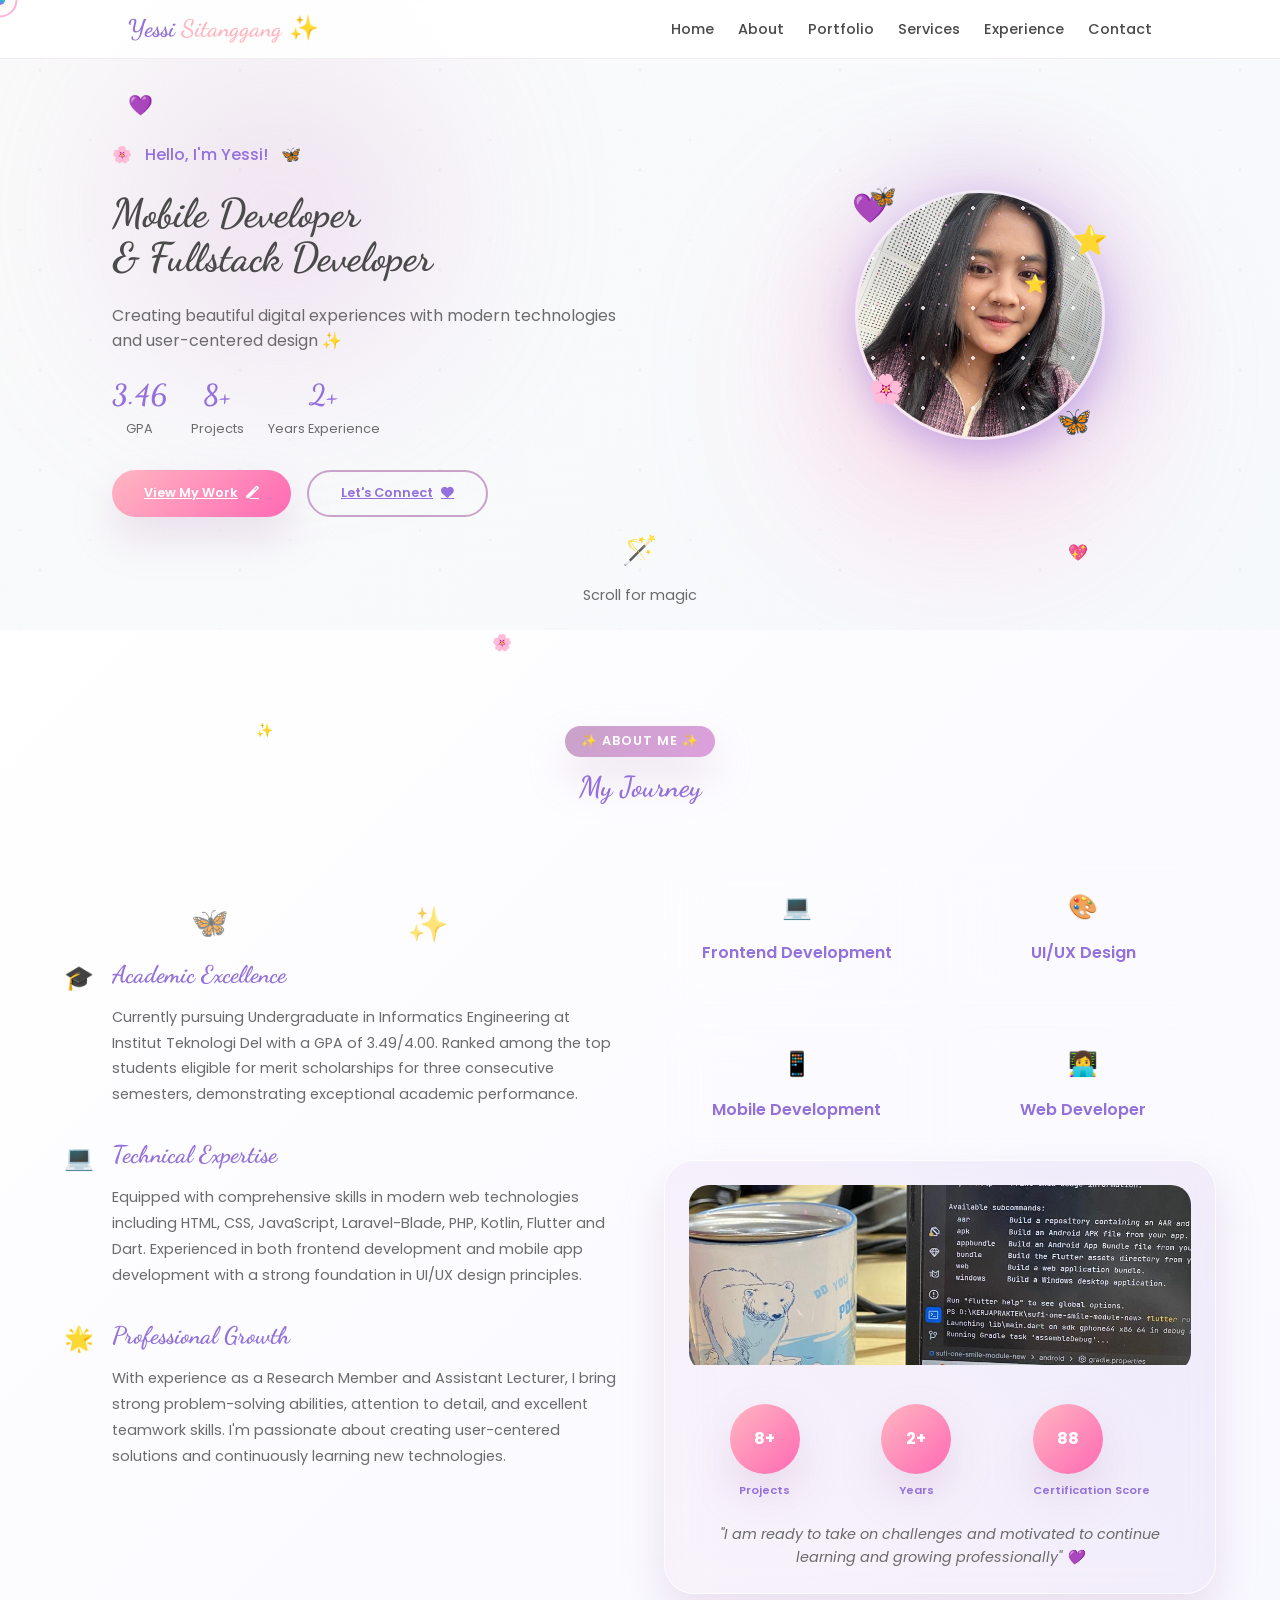
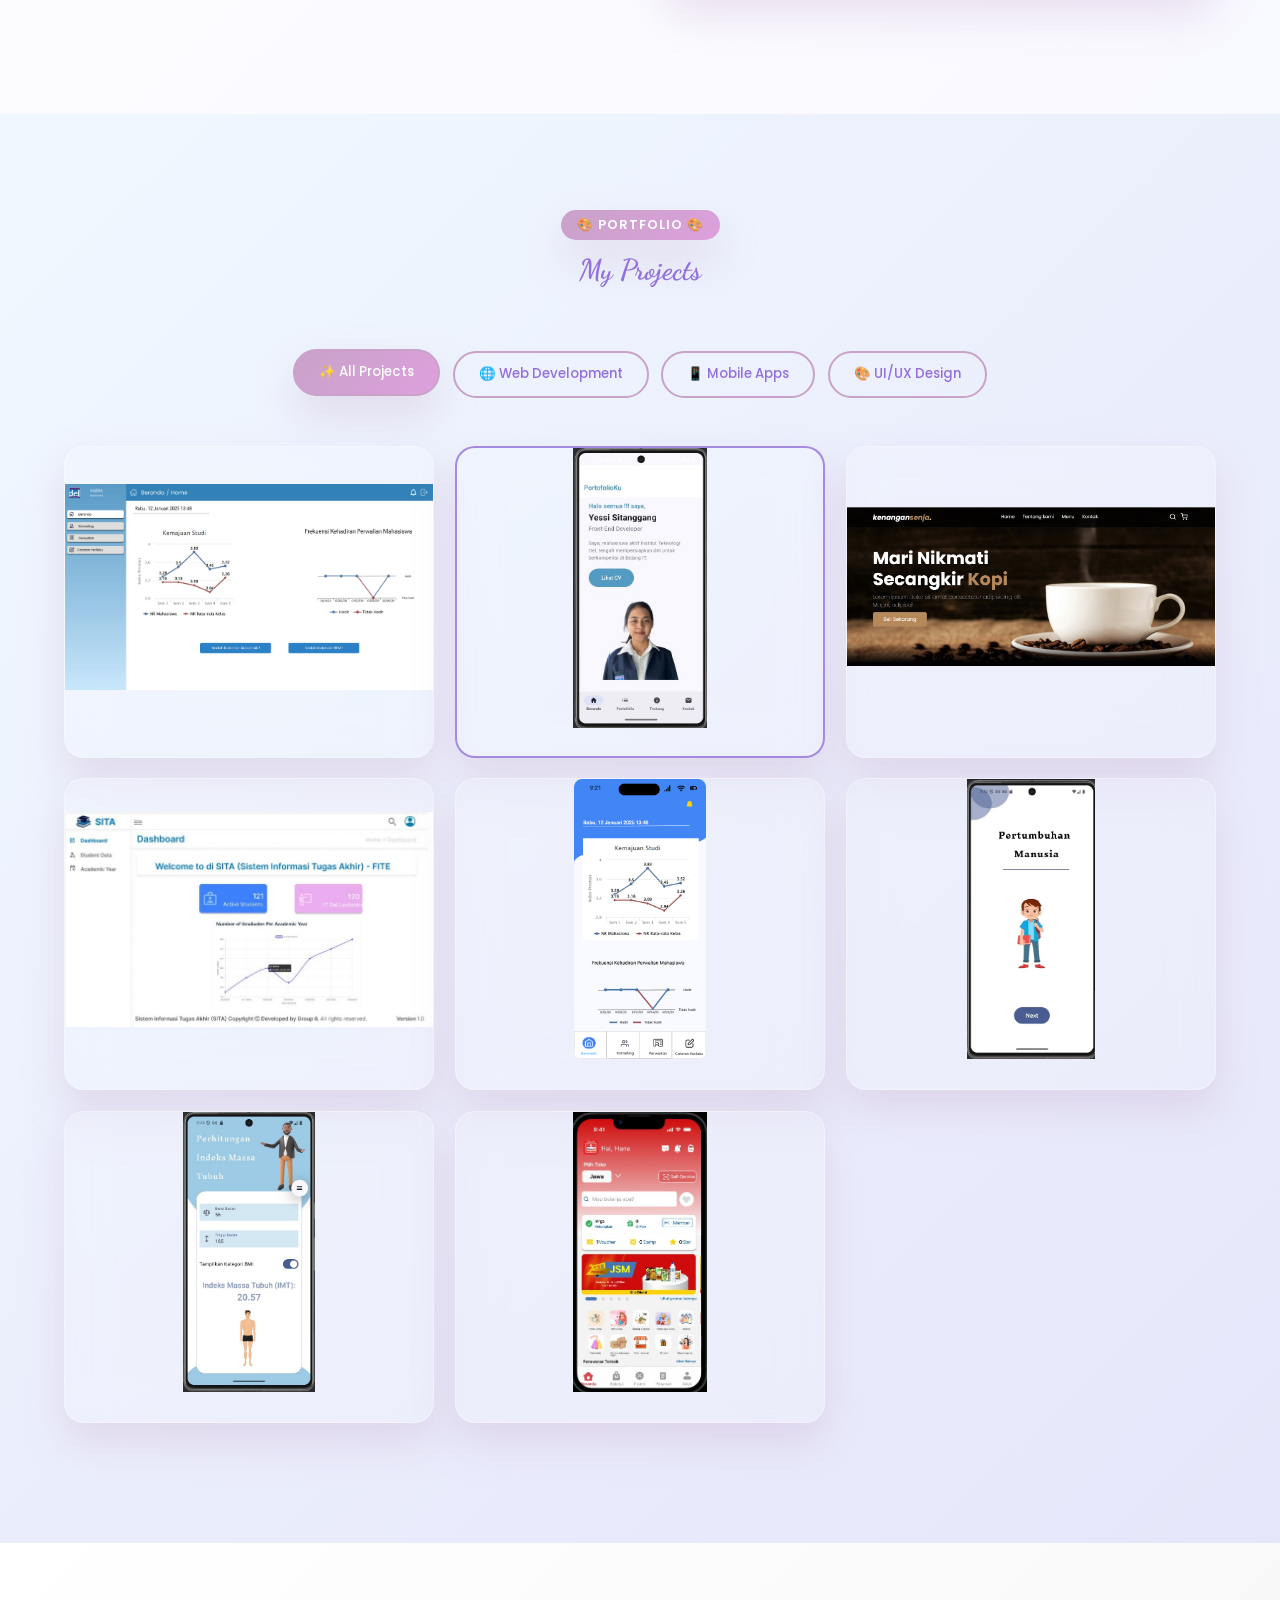
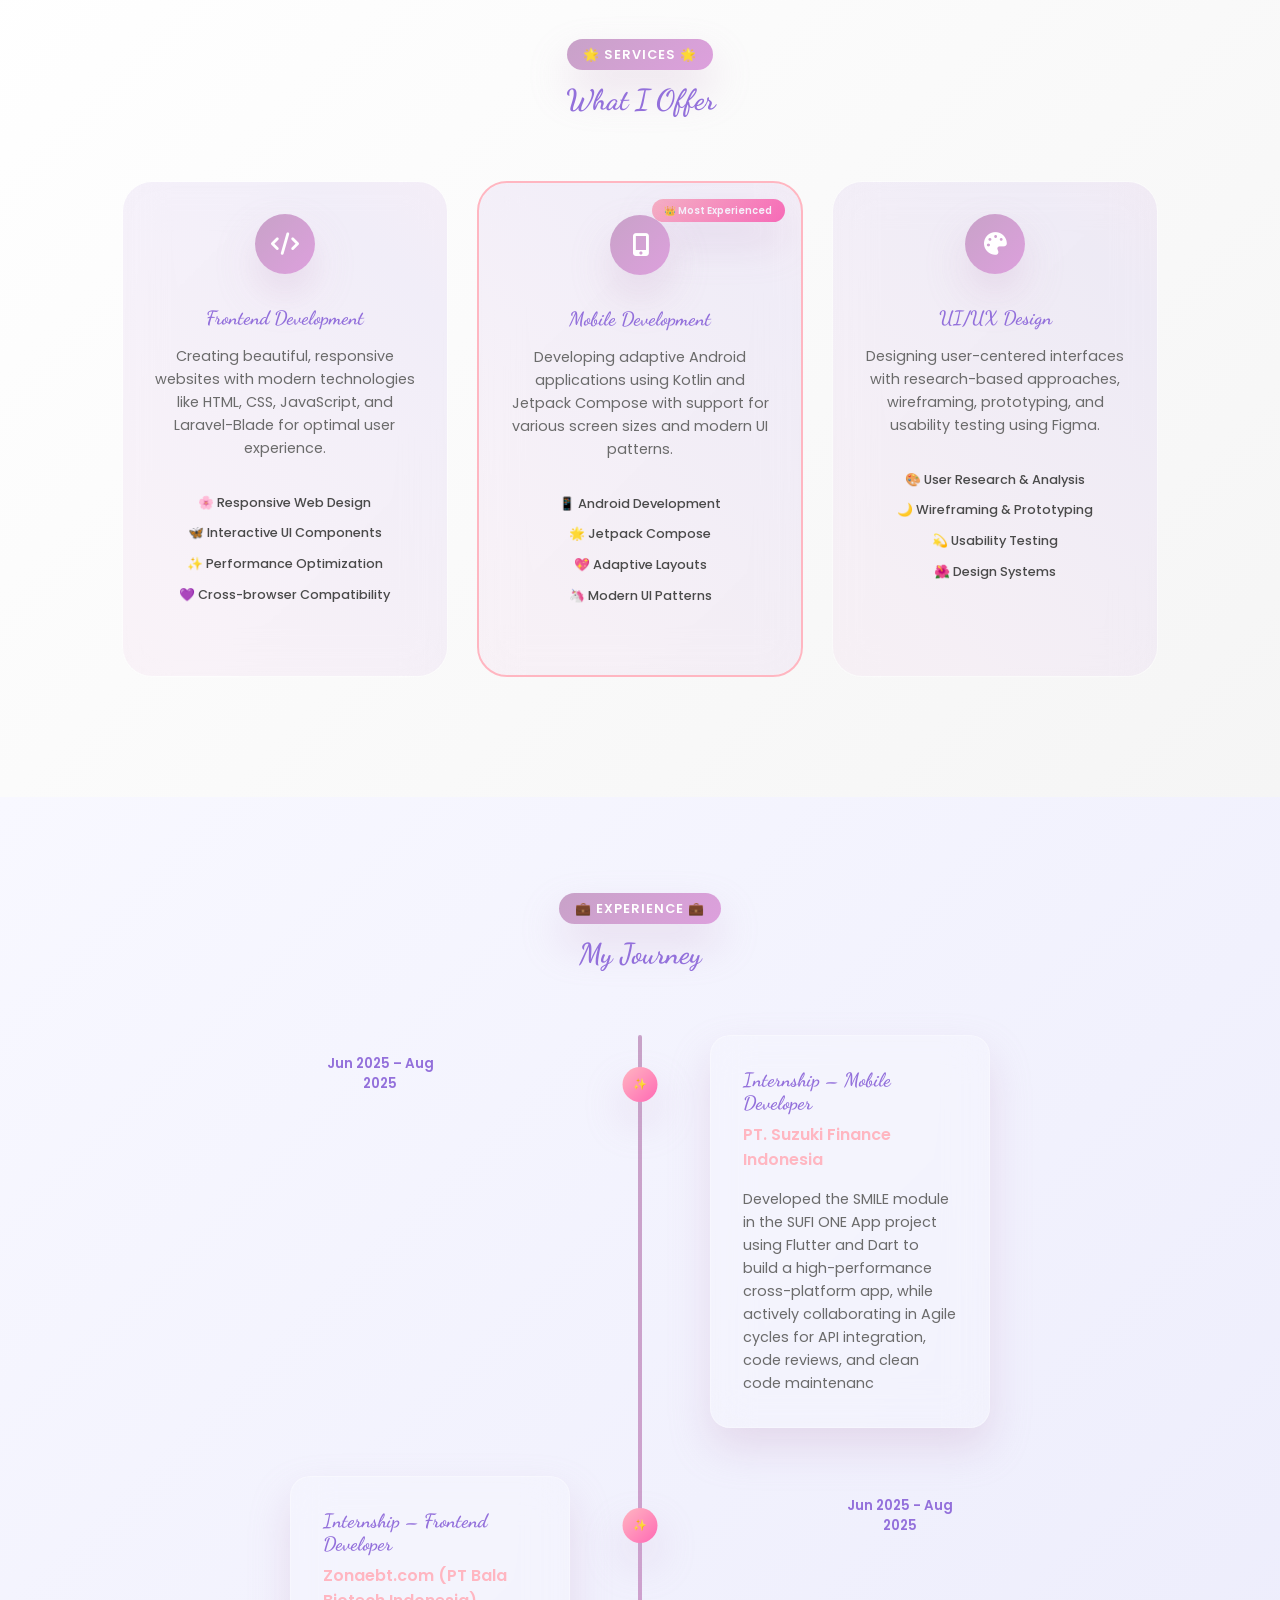
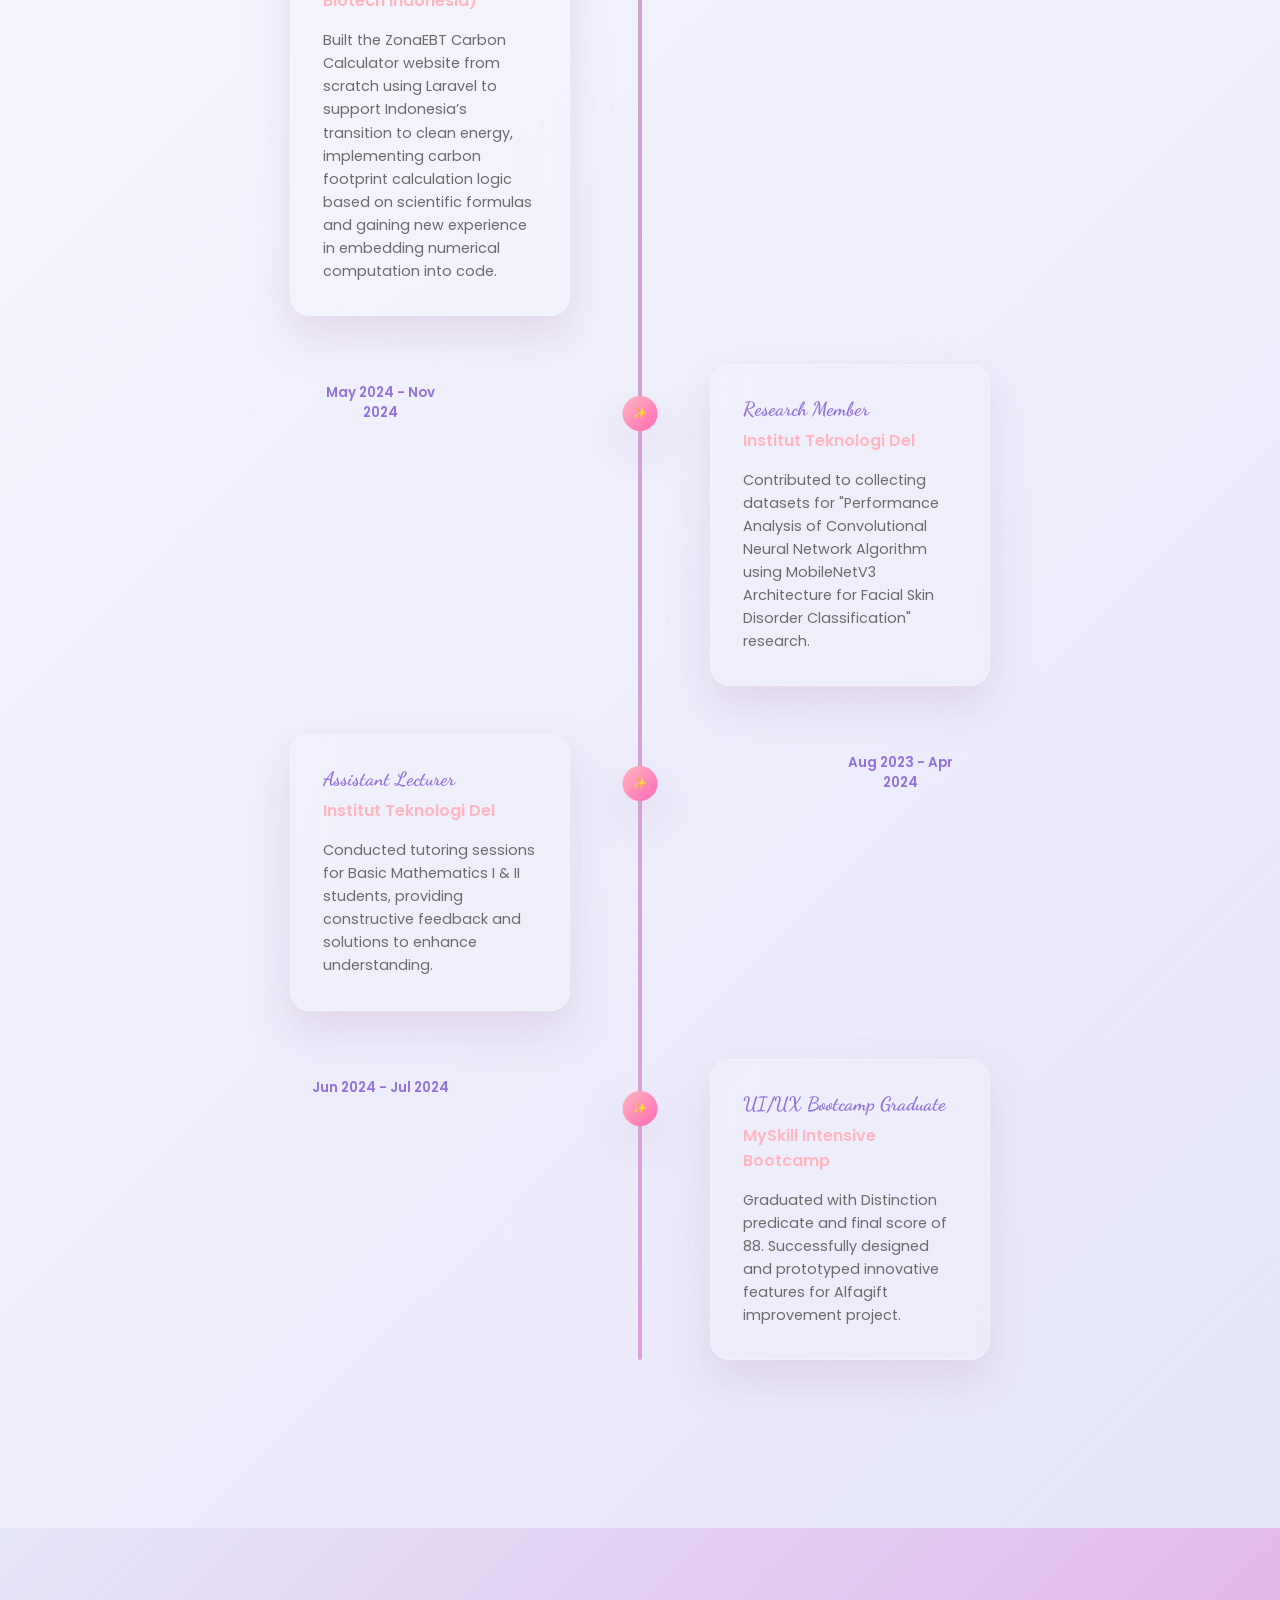
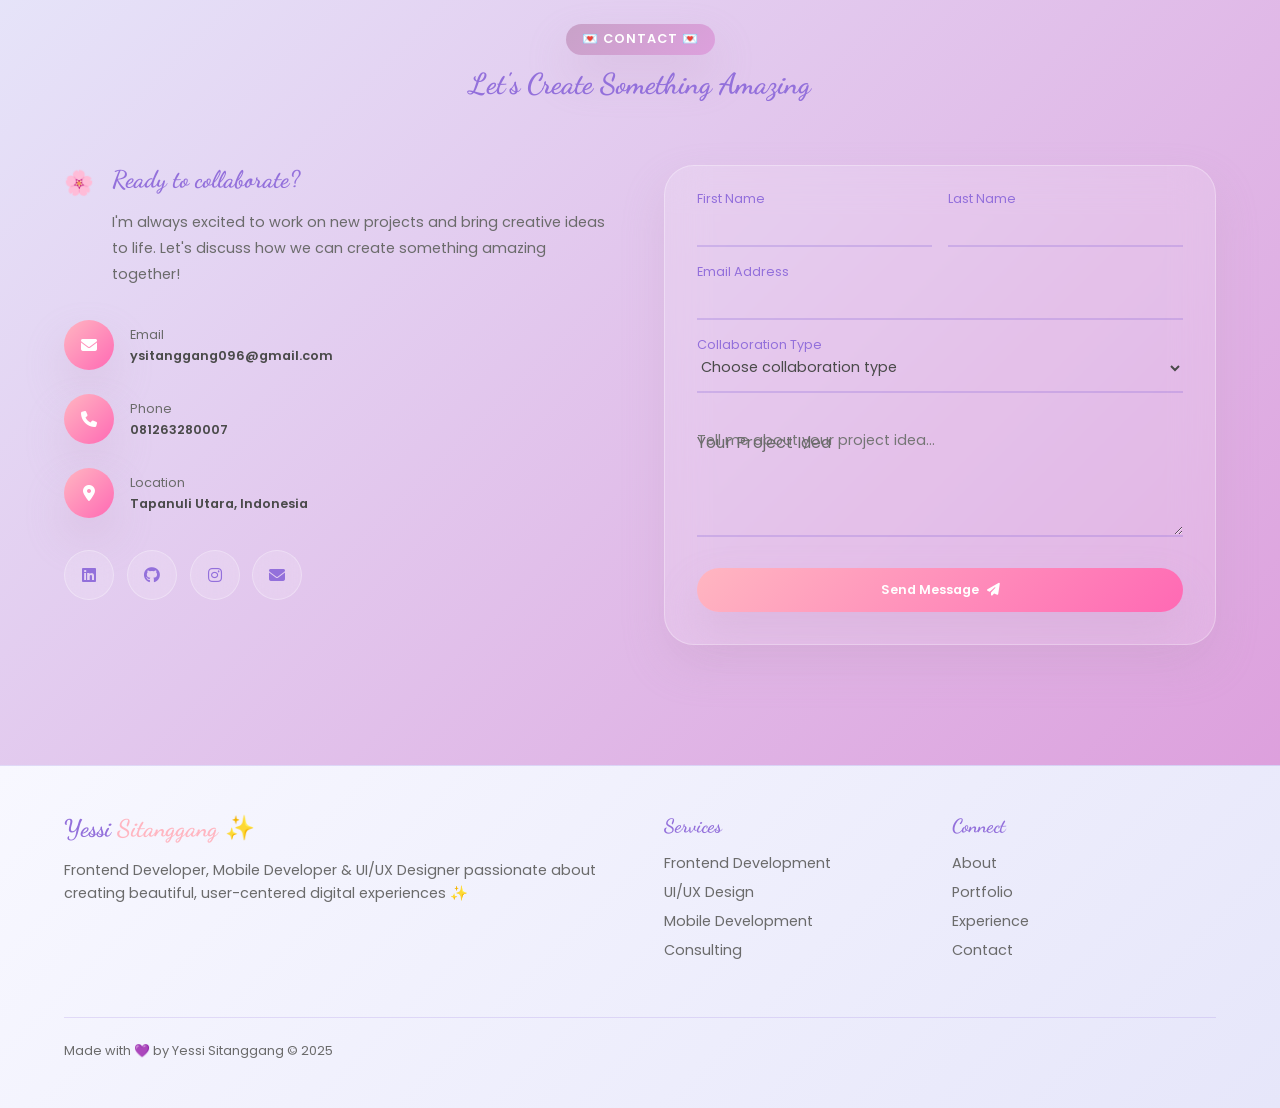
==== commit c5ba4486: "Update index.html" ====
--- a/index.html
+++ b/index.html
@@ -10,6 +10,7 @@
     <link rel="stylesheet" href="https://cdnjs.cloudflare.com/ajax/libs/font-awesome/6.4.0/css/all.min.css">
     
 </head>
+<!-- IGNORE: This is a comment to ignore -->
 <body>
     <!-- Magical Cursor biar kursornya ada animasi-->
     <div class="magical-cursor">
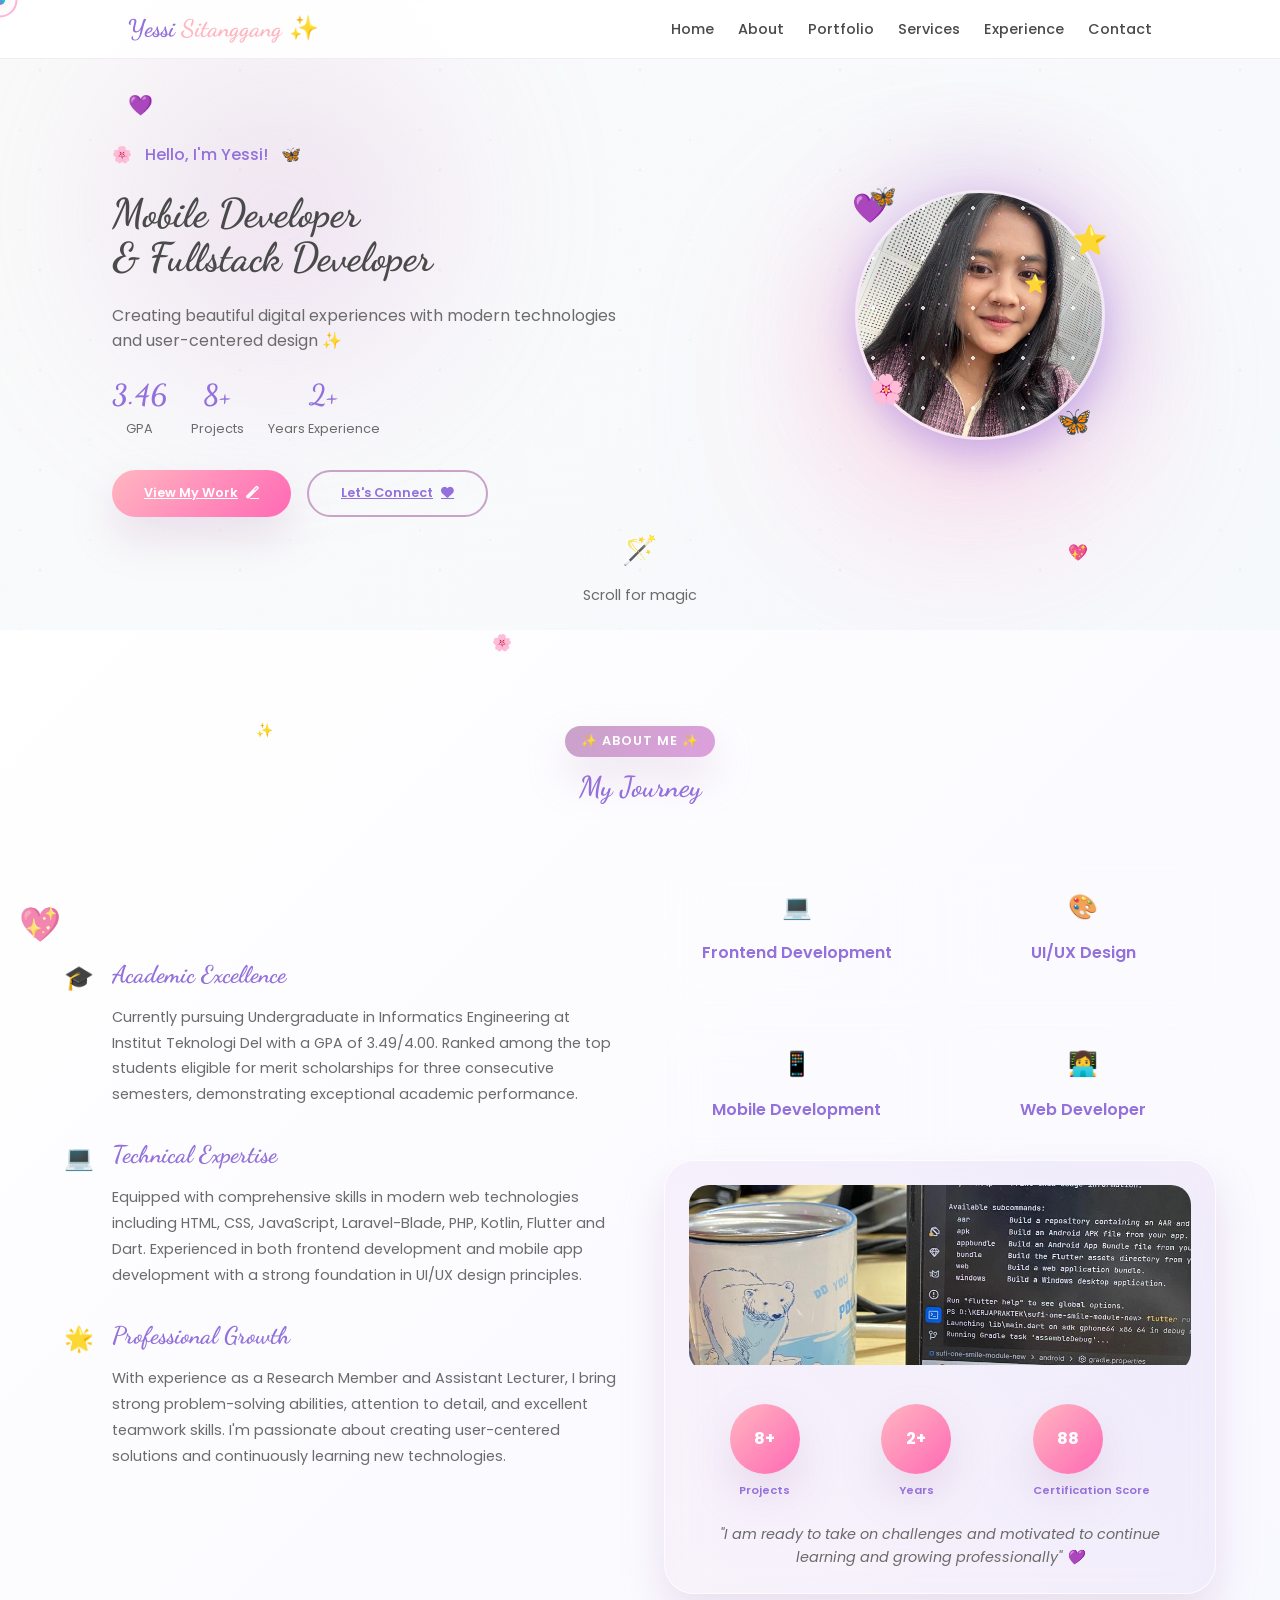
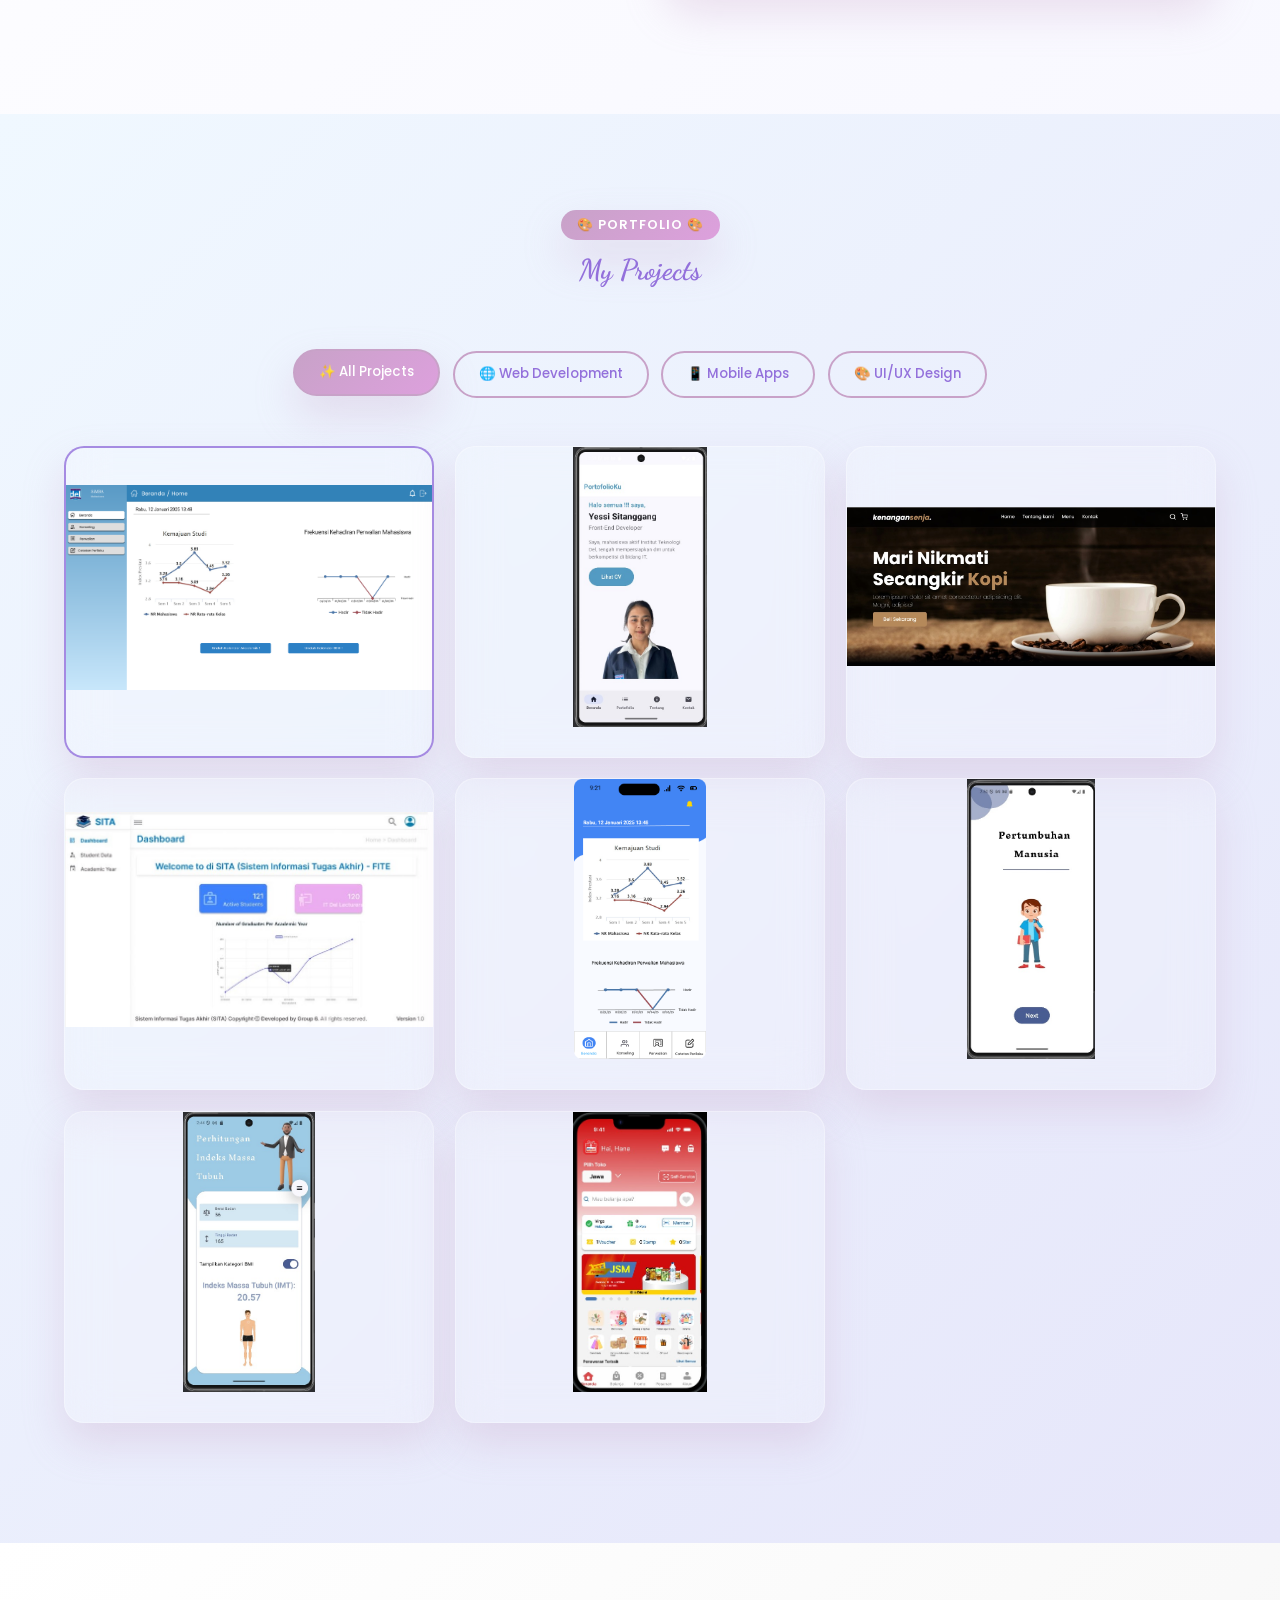
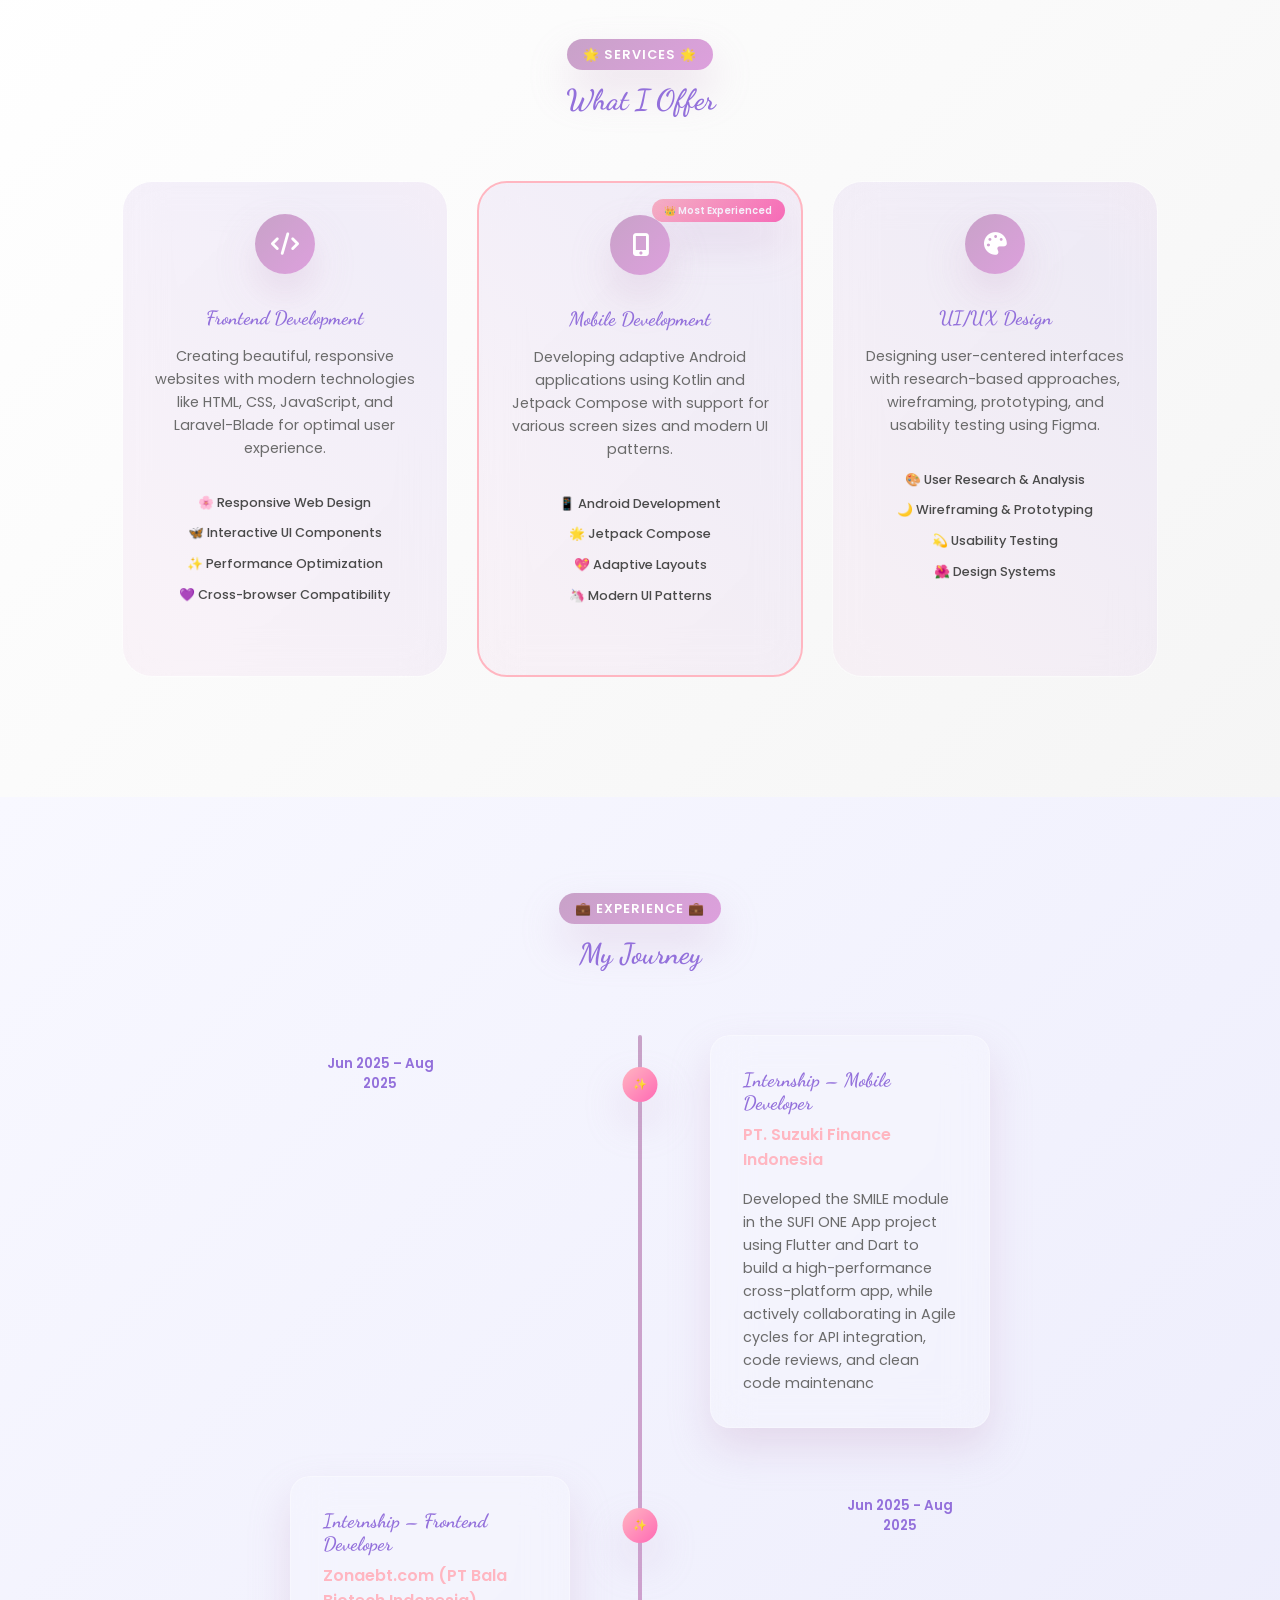
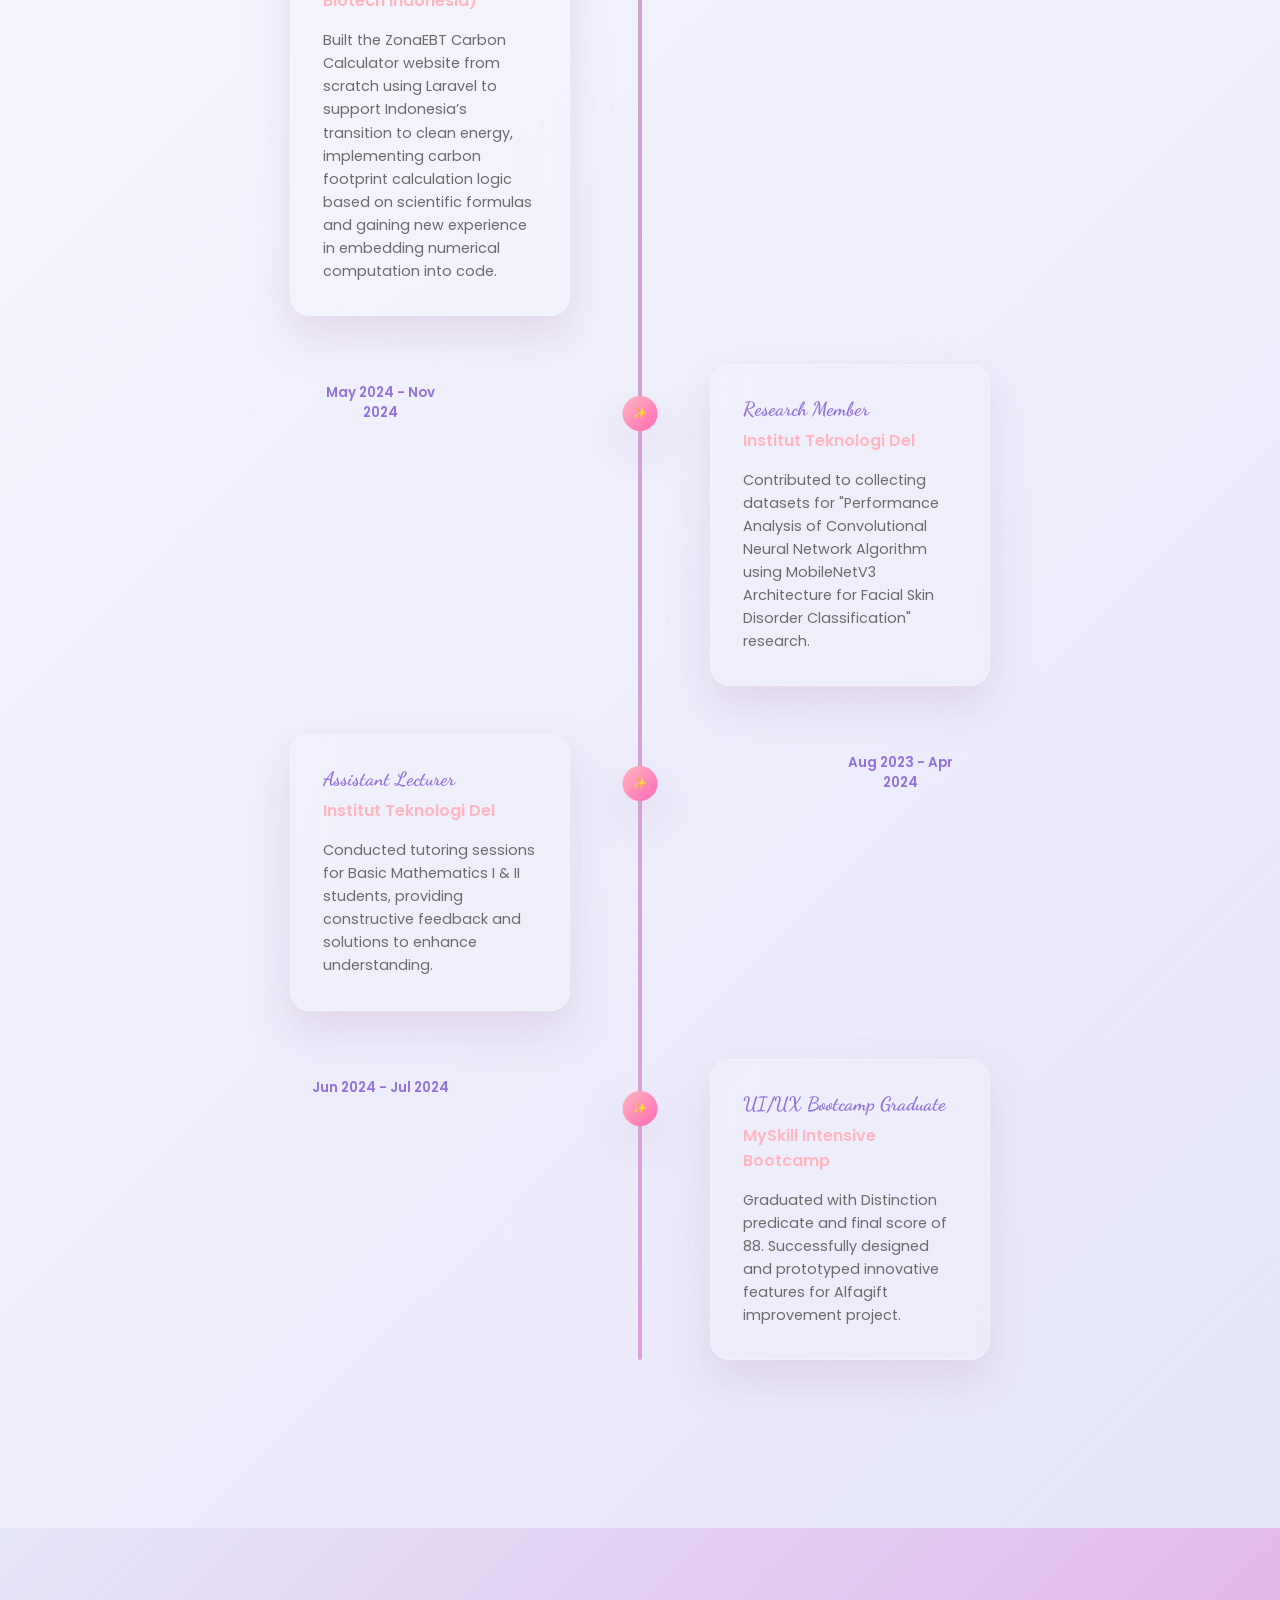
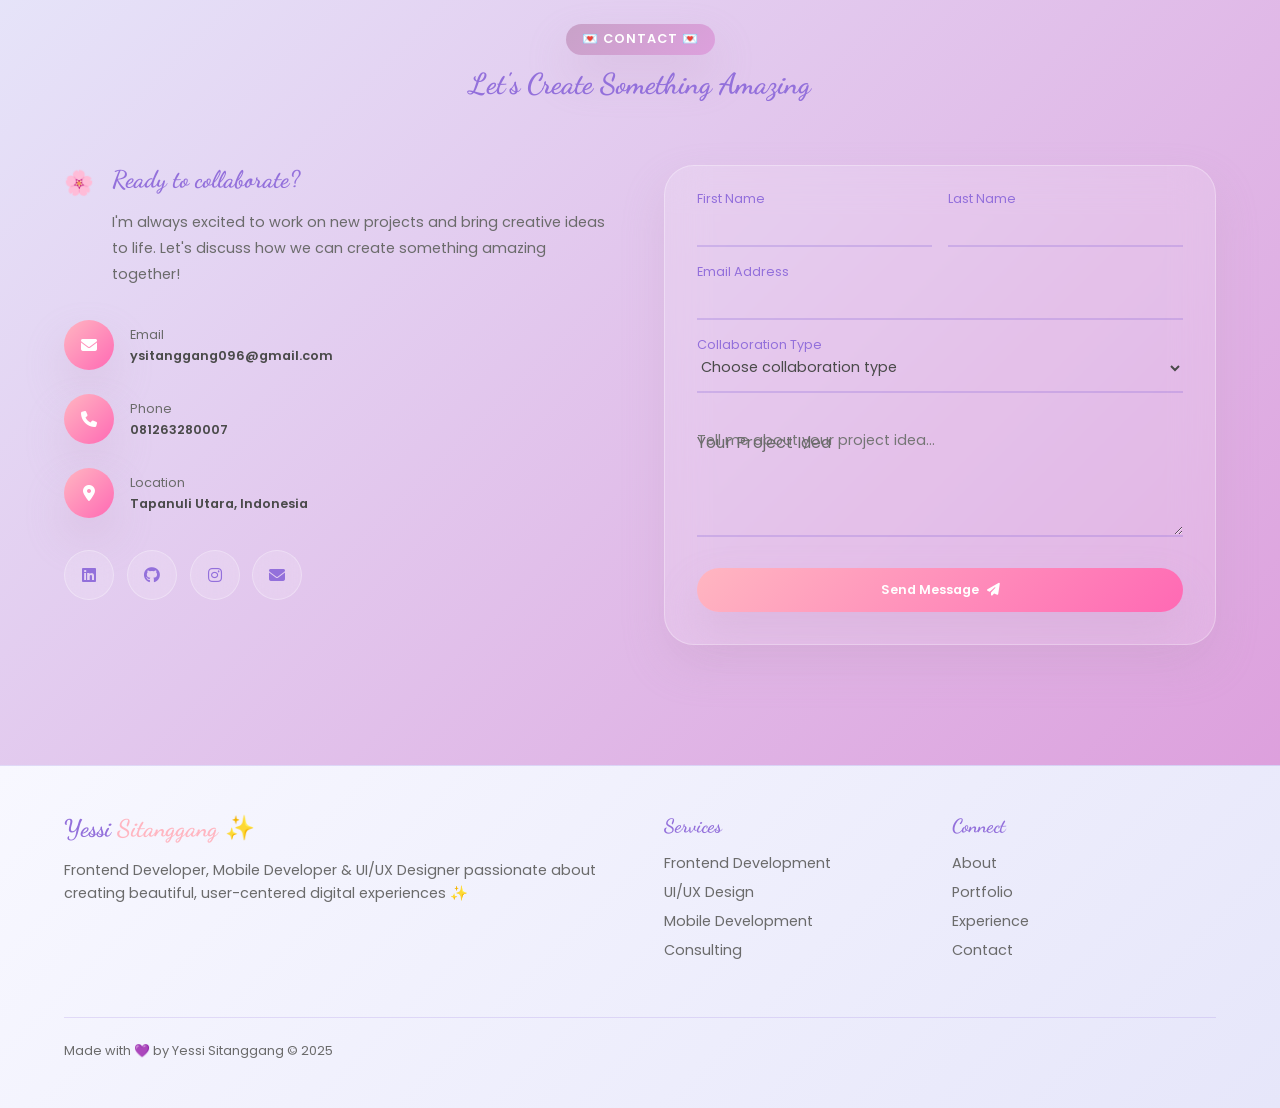
==== commit 6a8180af: "updated submodules" ====
--- a/index.html
+++ b/index.html
@@ -17,6 +17,7 @@
         <div class="cursor-sparkle"></div>
         <div class="cursor-trail"></div>
     </div>
+    
 
     <!-- Floating Magic Elements biar elemennya ada animasi float-->
     <div class="magic-container">
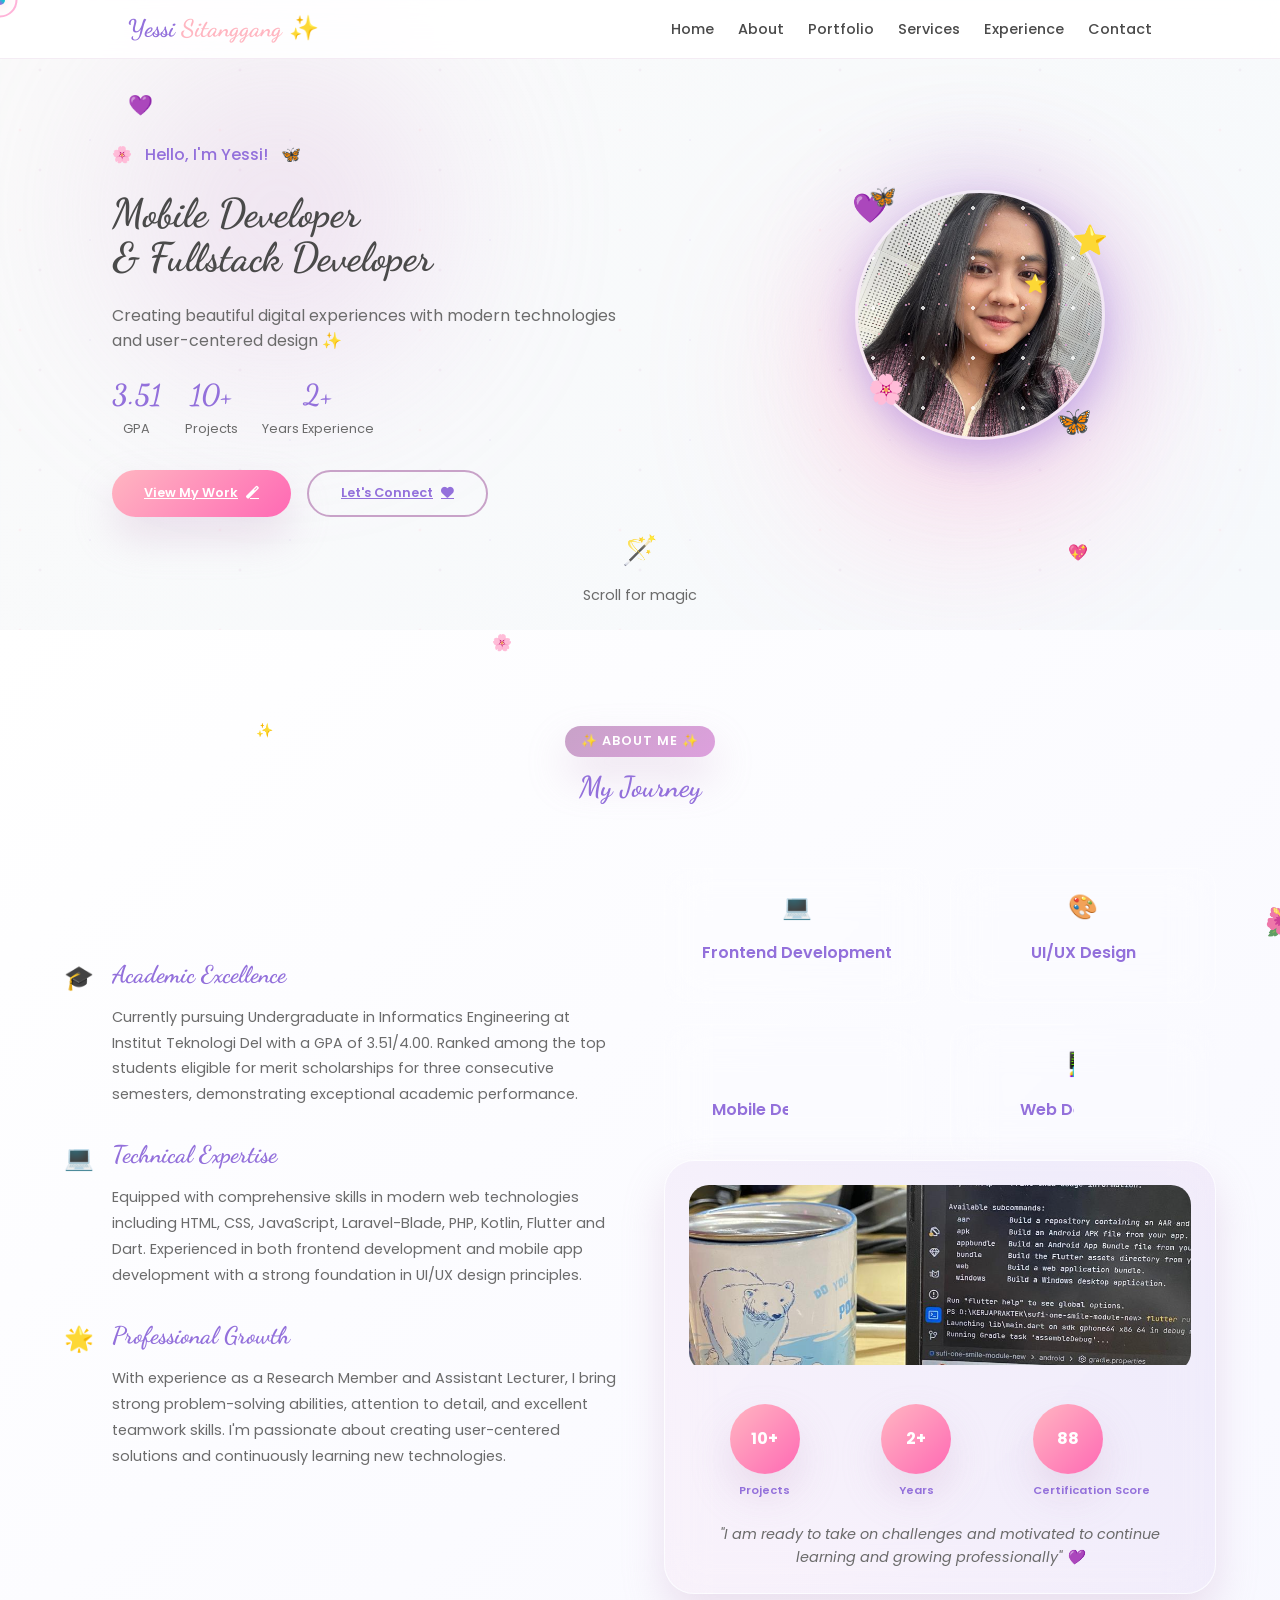
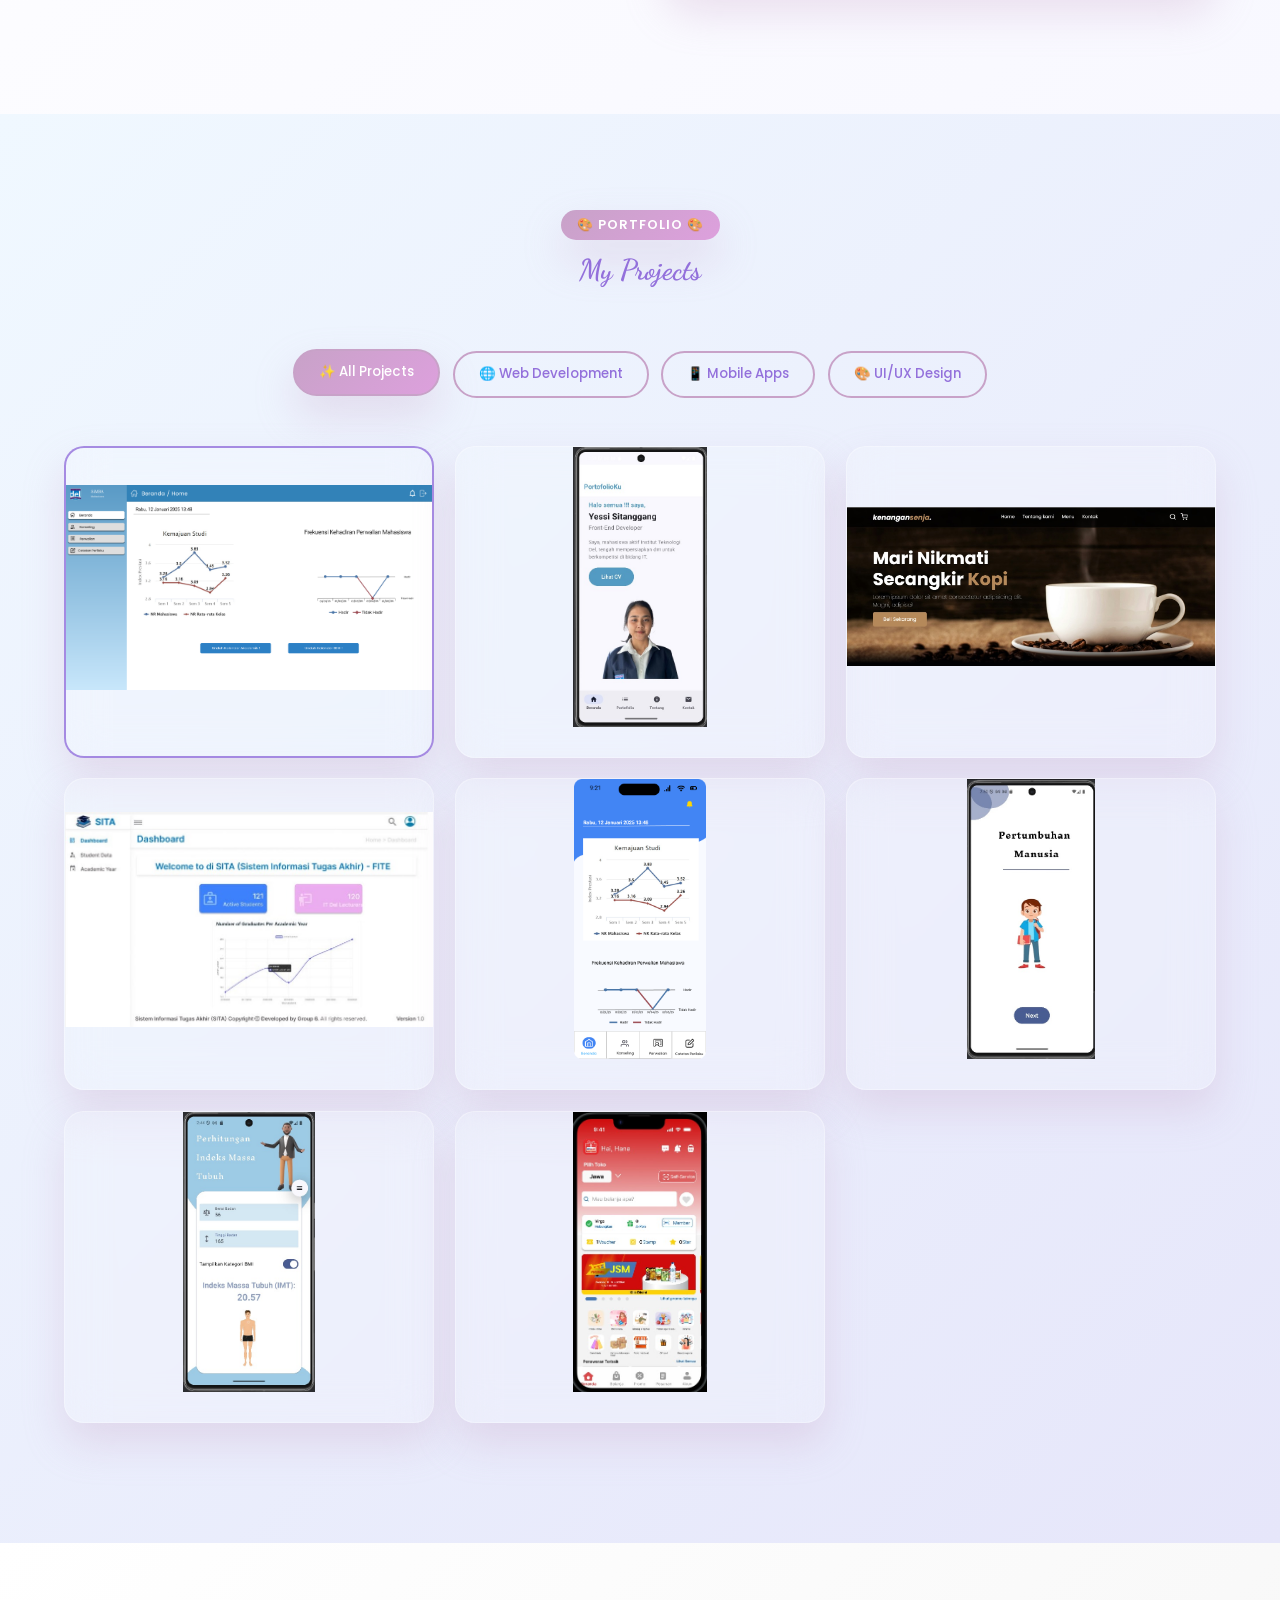
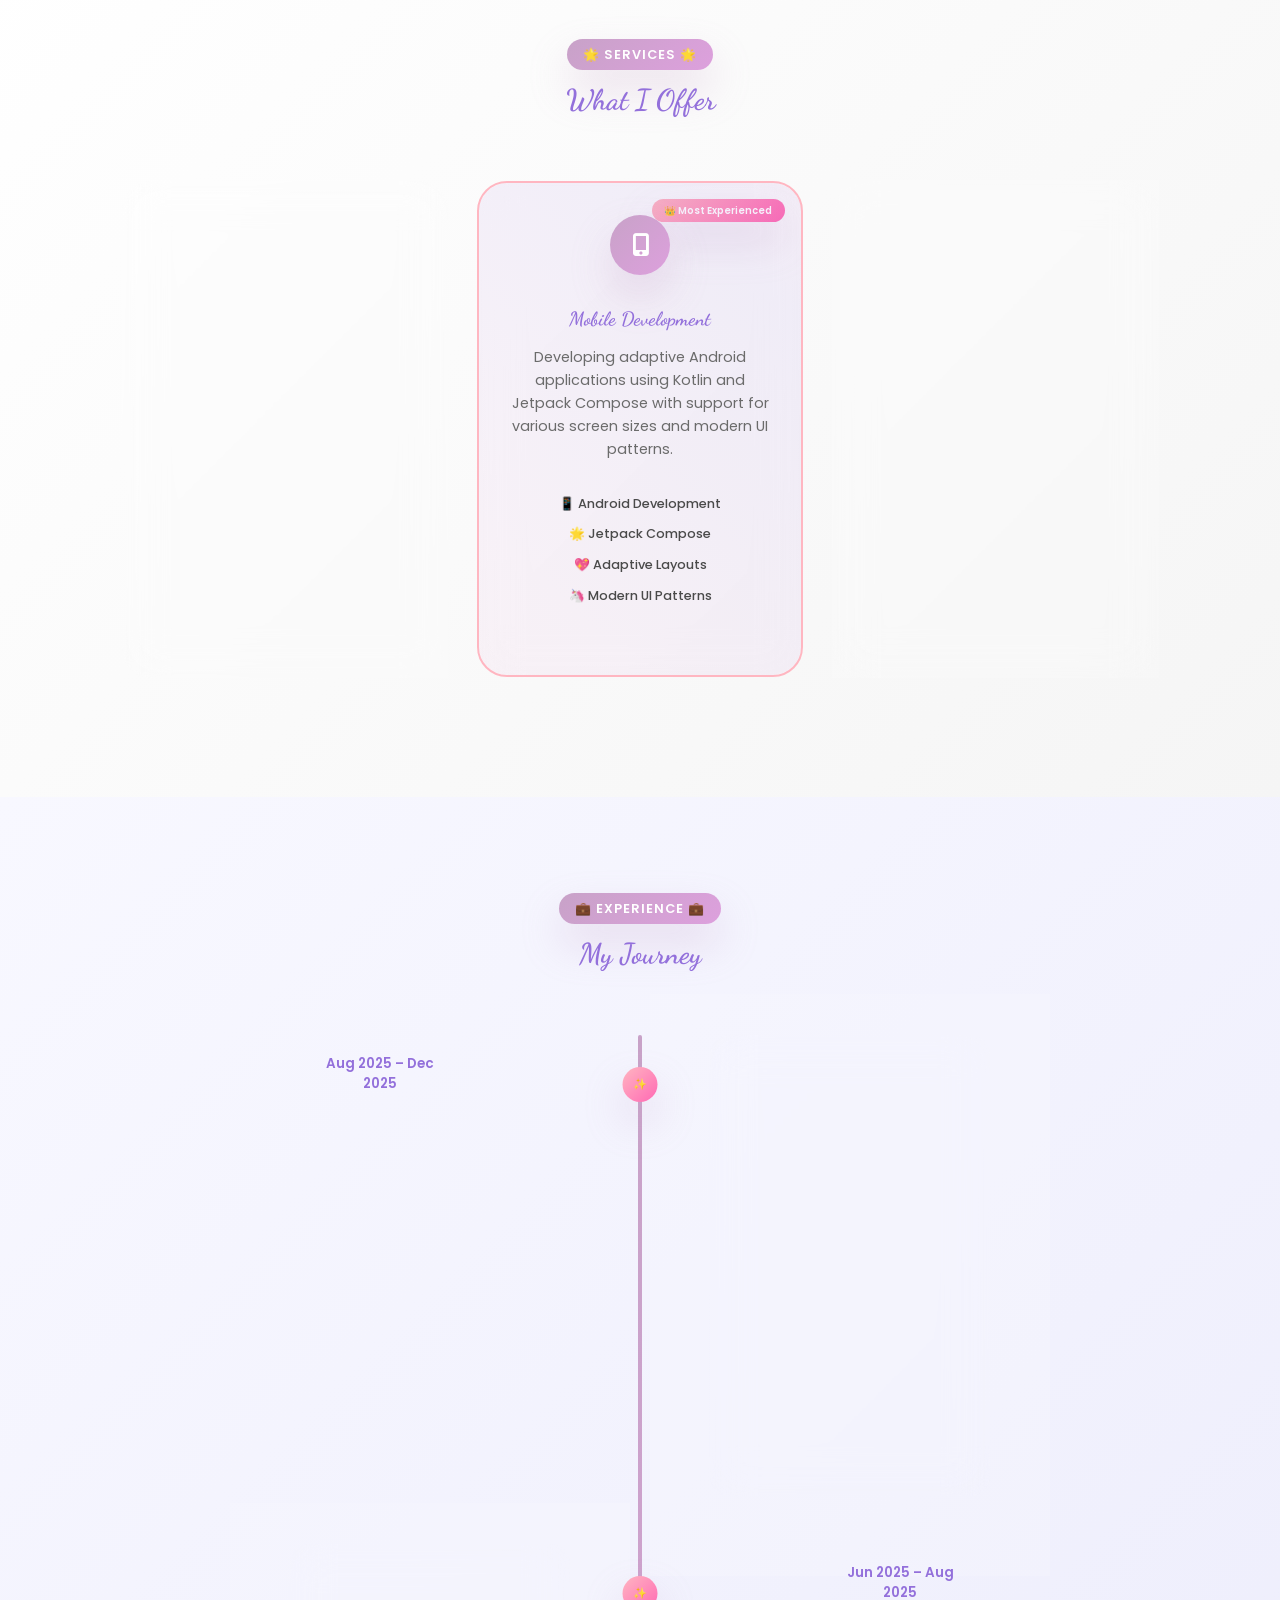
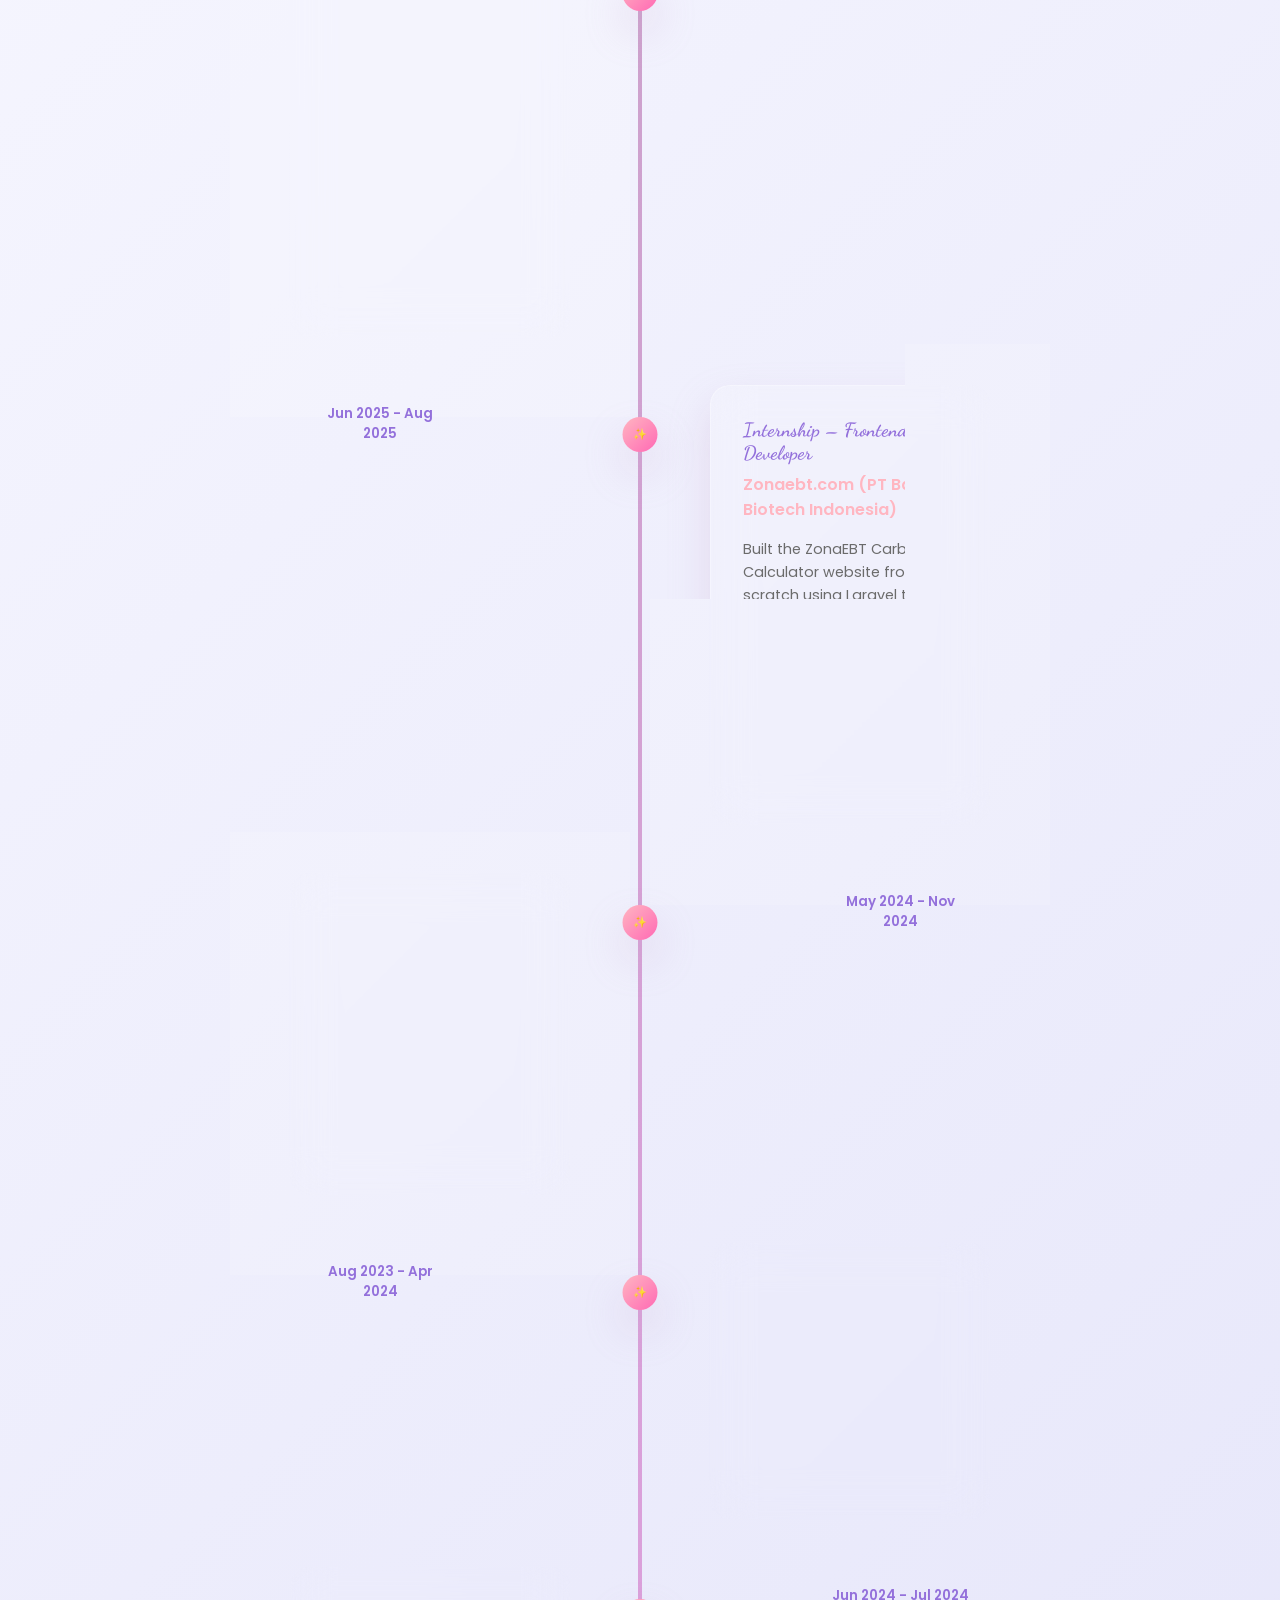
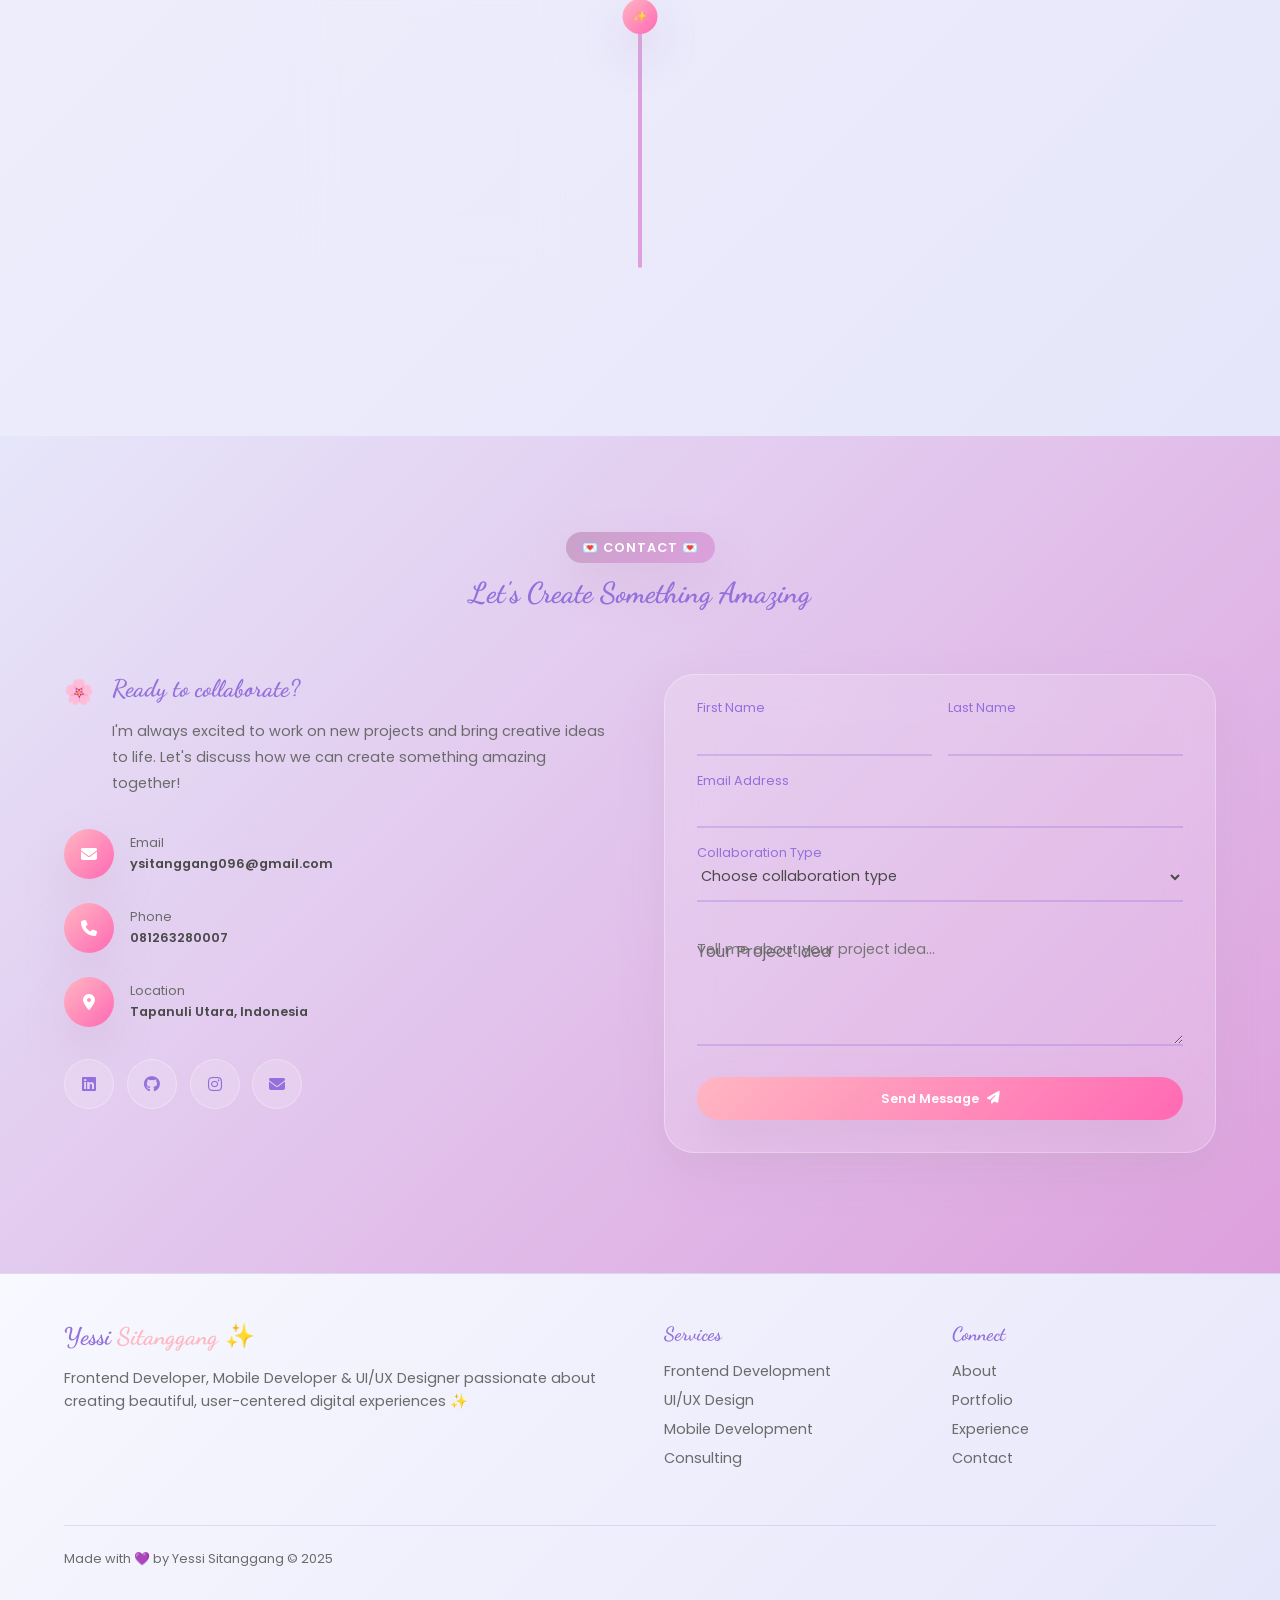
==== commit 3381d4af: "Update experience section" ====
--- a/index.html
+++ b/index.html
@@ -72,11 +72,11 @@
                 <p class="hero-subtitle">Creating beautiful digital experiences with modern technologies and user-centered design ✨</p>
                 <div class="hero-stats">
                     <div class="stat-item">
-                        <div class="stat-number">3.46</div>
+                        <div class="stat-number">3.51</div>
                         <div class="stat-label">GPA</div>
                     </div>
                     <div class="stat-item">
-                        <div class="stat-number">8+</div>
+                        <div class="stat-number">10+</div>
                         <div class="stat-label">Projects</div>
                     </div>
                     <div class="stat-item">
@@ -130,7 +130,7 @@
                     <div class="dreamy-text-block">
                         <div class="block-icon">🎓</div>
                         <h3>Academic Excellence</h3>
-                        <p>Currently pursuing Undergraduate in Informatics Engineering at Institut Teknologi Del with a GPA of 3.49/4.00. Ranked among the top students eligible for merit scholarships for three consecutive semesters, demonstrating exceptional academic performance.</p>
+                        <p>Currently pursuing Undergraduate in Informatics Engineering at Institut Teknologi Del with a GPA of 3.51/4.00. Ranked among the top students eligible for merit scholarships for three consecutive semesters, demonstrating exceptional academic performance.</p>
                     </div>
                     <div class="dreamy-text-block">
                         <div class="block-icon">💻</div>
@@ -176,7 +176,7 @@
                             </div>
                             <div class="achievement-garden">
                                 <div class="achievement-flower">
-                                    <div class="flower-center">8+</div>
+                                    <div class="flower-center">10+</div>
                                     <div class="flower-petals">Projects</div>
                                 </div>
                                 <div class="achievement-flower">
@@ -215,7 +215,7 @@
                 <div class="portfolio-item magical-project" data-category="web">
                     <div class="project-frame">
                         <!-- SCREENSHOT SIMBA -->
-                        <img src="/assets/Dashboard.png" alt="SIMBA - Student Management System">
+                        <img src="assets/Dashboard.png" alt="SIMBA - Student Management System">
                         <div class="project-overlay">
                             <div class="project-magic">
                                 <h3>SIMBA (web-based) - Sistem Informasi Manajemen Bimbingan Mahasiswa dan Perwalian</h3>
@@ -489,6 +489,15 @@
                 <h2 class="section-title">My Journey</h2>
             </div>
             <div class="experience-timeline">
+
+                <div class="timeline-item">
+                    <div class="timeline-date">Aug 2025 – Dec 2025</div>
+                    <div class="timeline-content">
+                        <h3>Internship – Developer</h3>
+                        <h4>PT. Tera Multi Wahana</h4>
+                        <p>Developed and enhanced 50+ features for the Distributor Management System (DMS) using Flutter, Dart, C#, and SQL Server. Translated Functional Specification Documents into production-ready features, supported backend debugging, and collaborated with System Analysts and Support teams to deliver solutions aligned with business requirements.</p>
+                    </div>
+                </div>
                 <div class="timeline-item">
                     <div class="timeline-date">Jun 2025 – Aug 2025</div>
                     <div class="timeline-content">
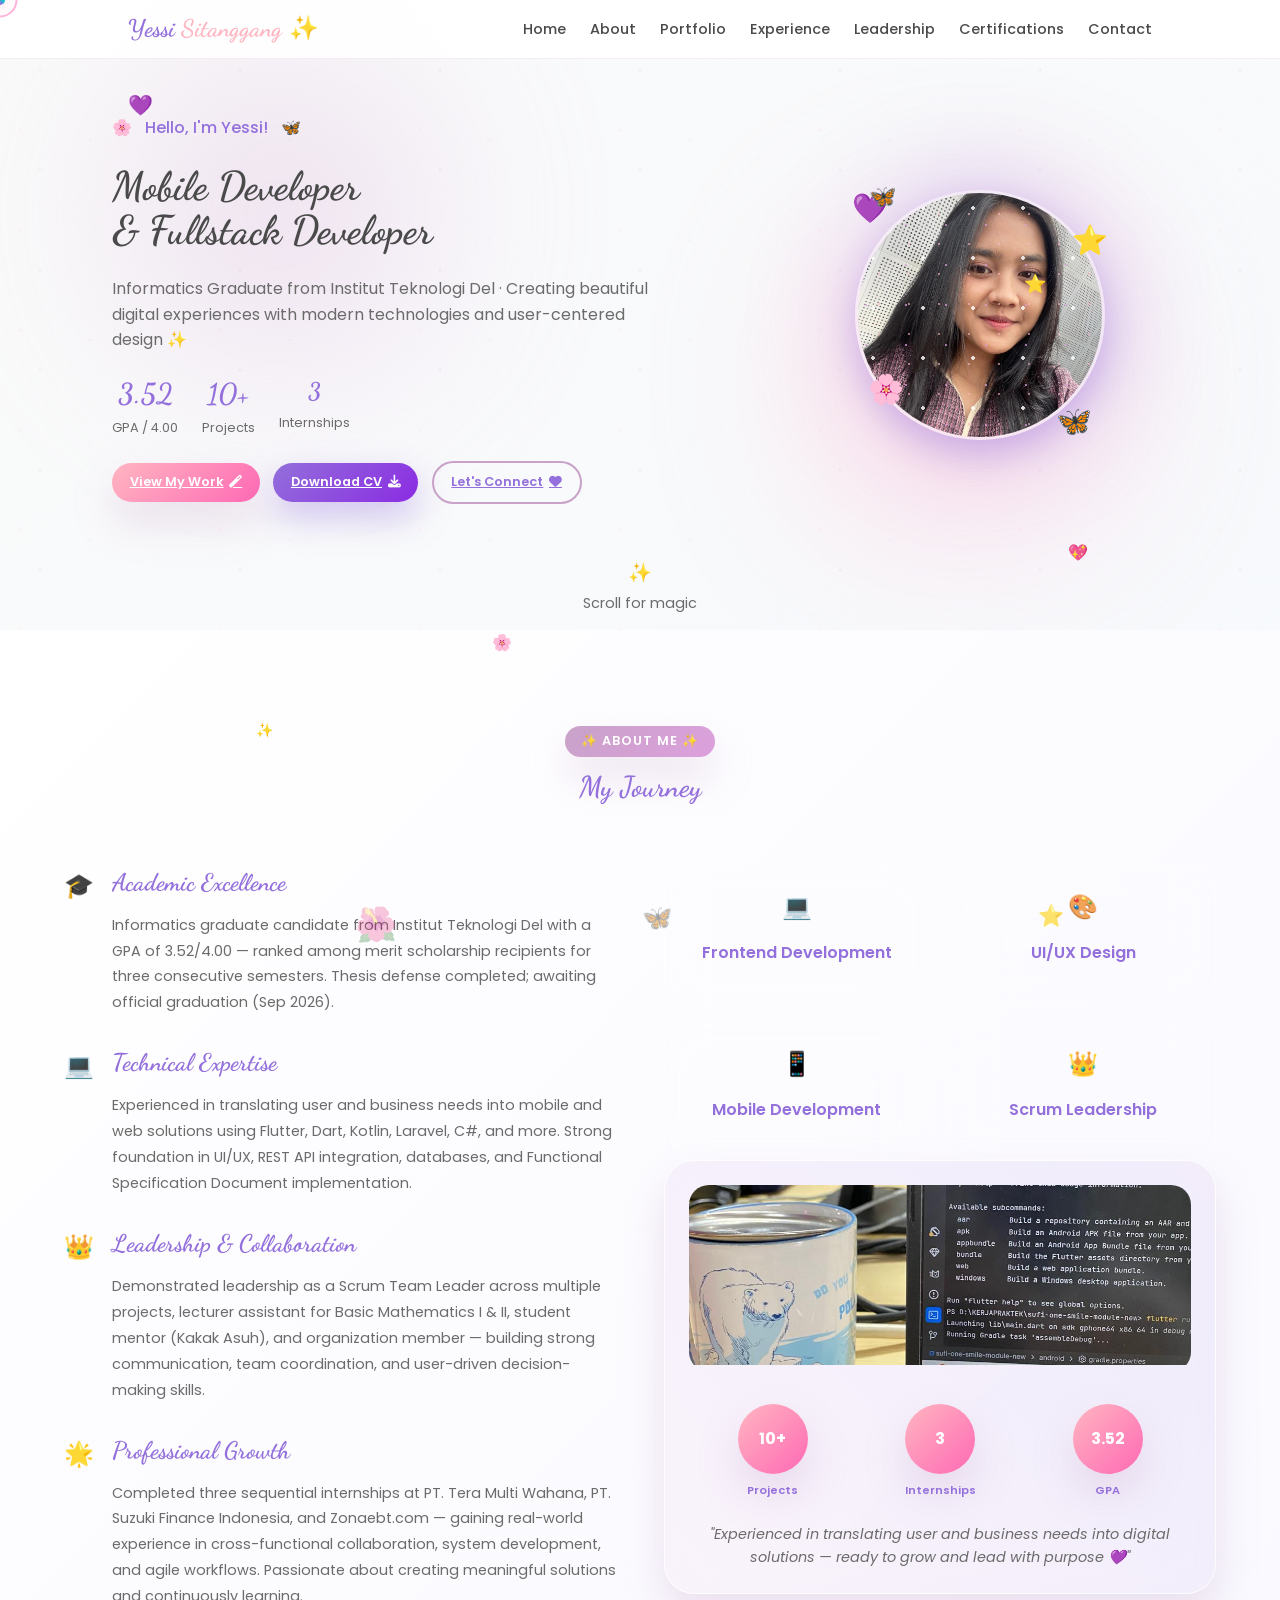
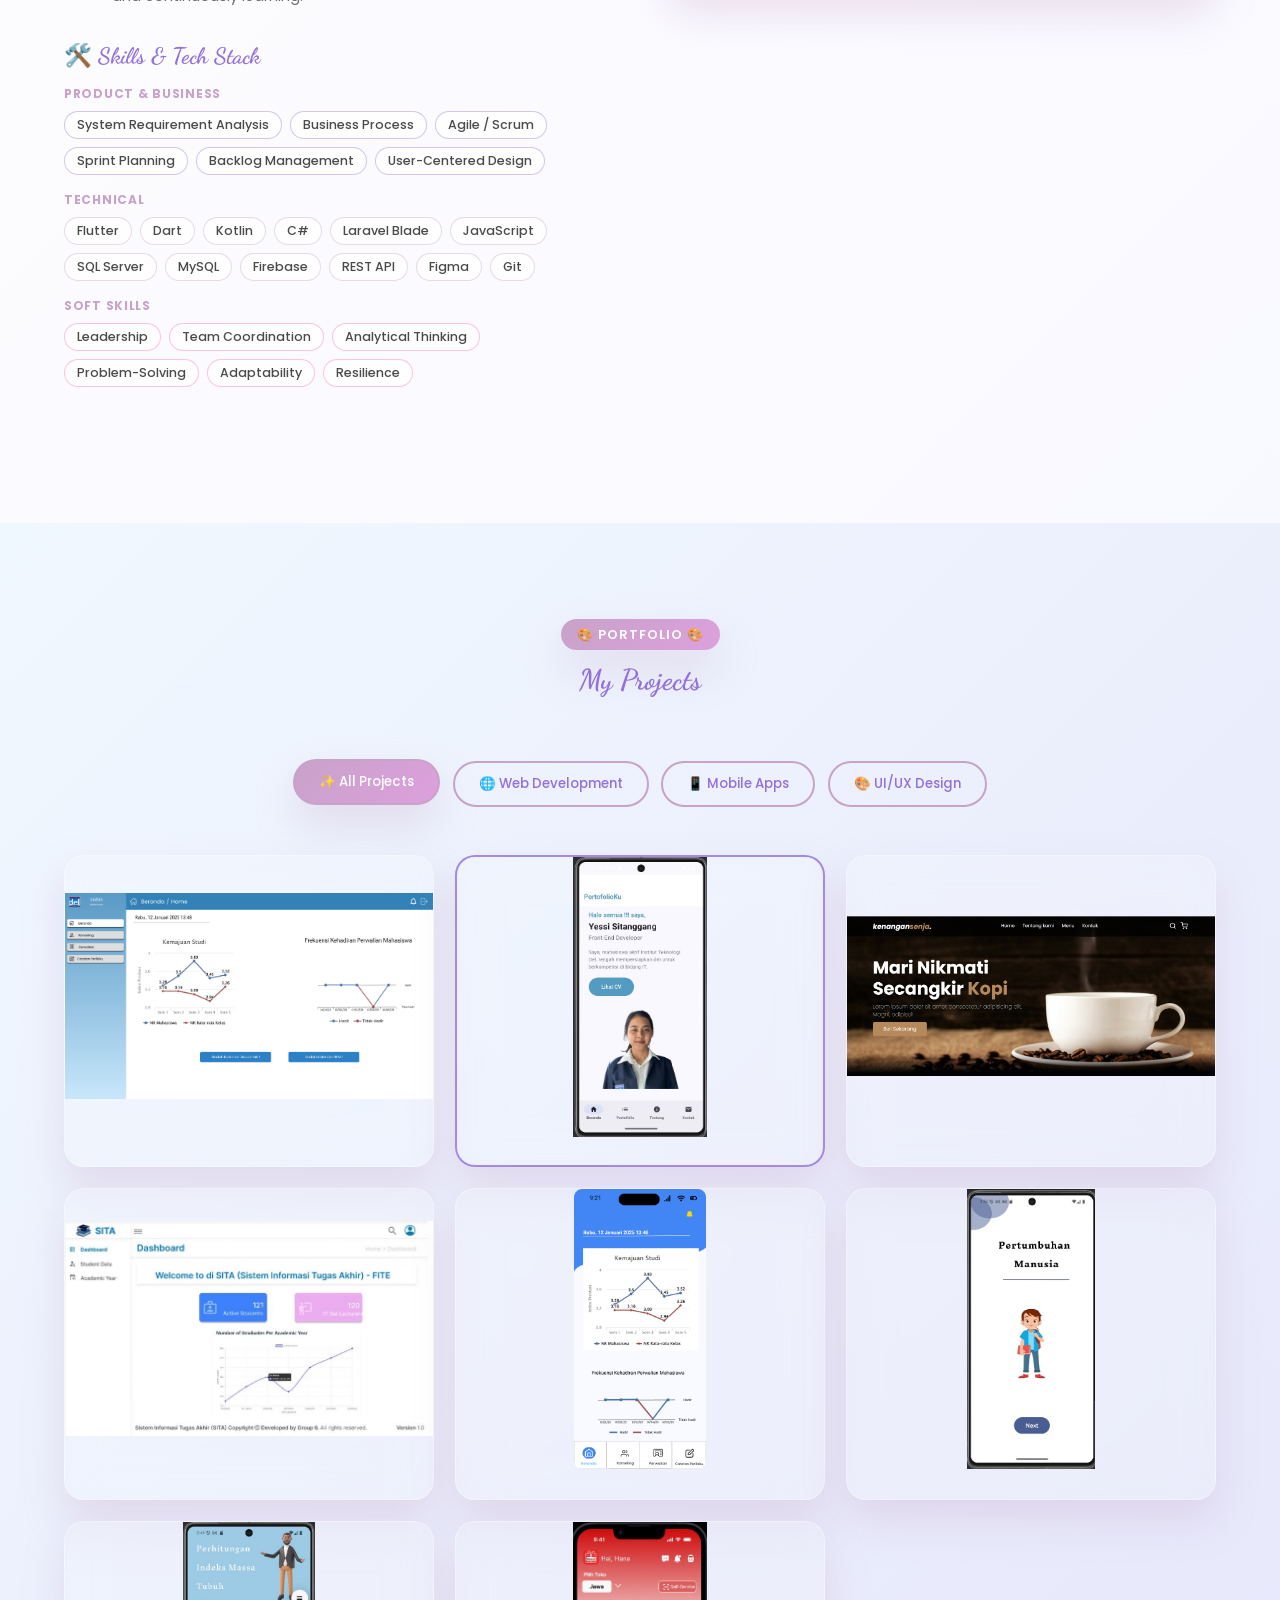
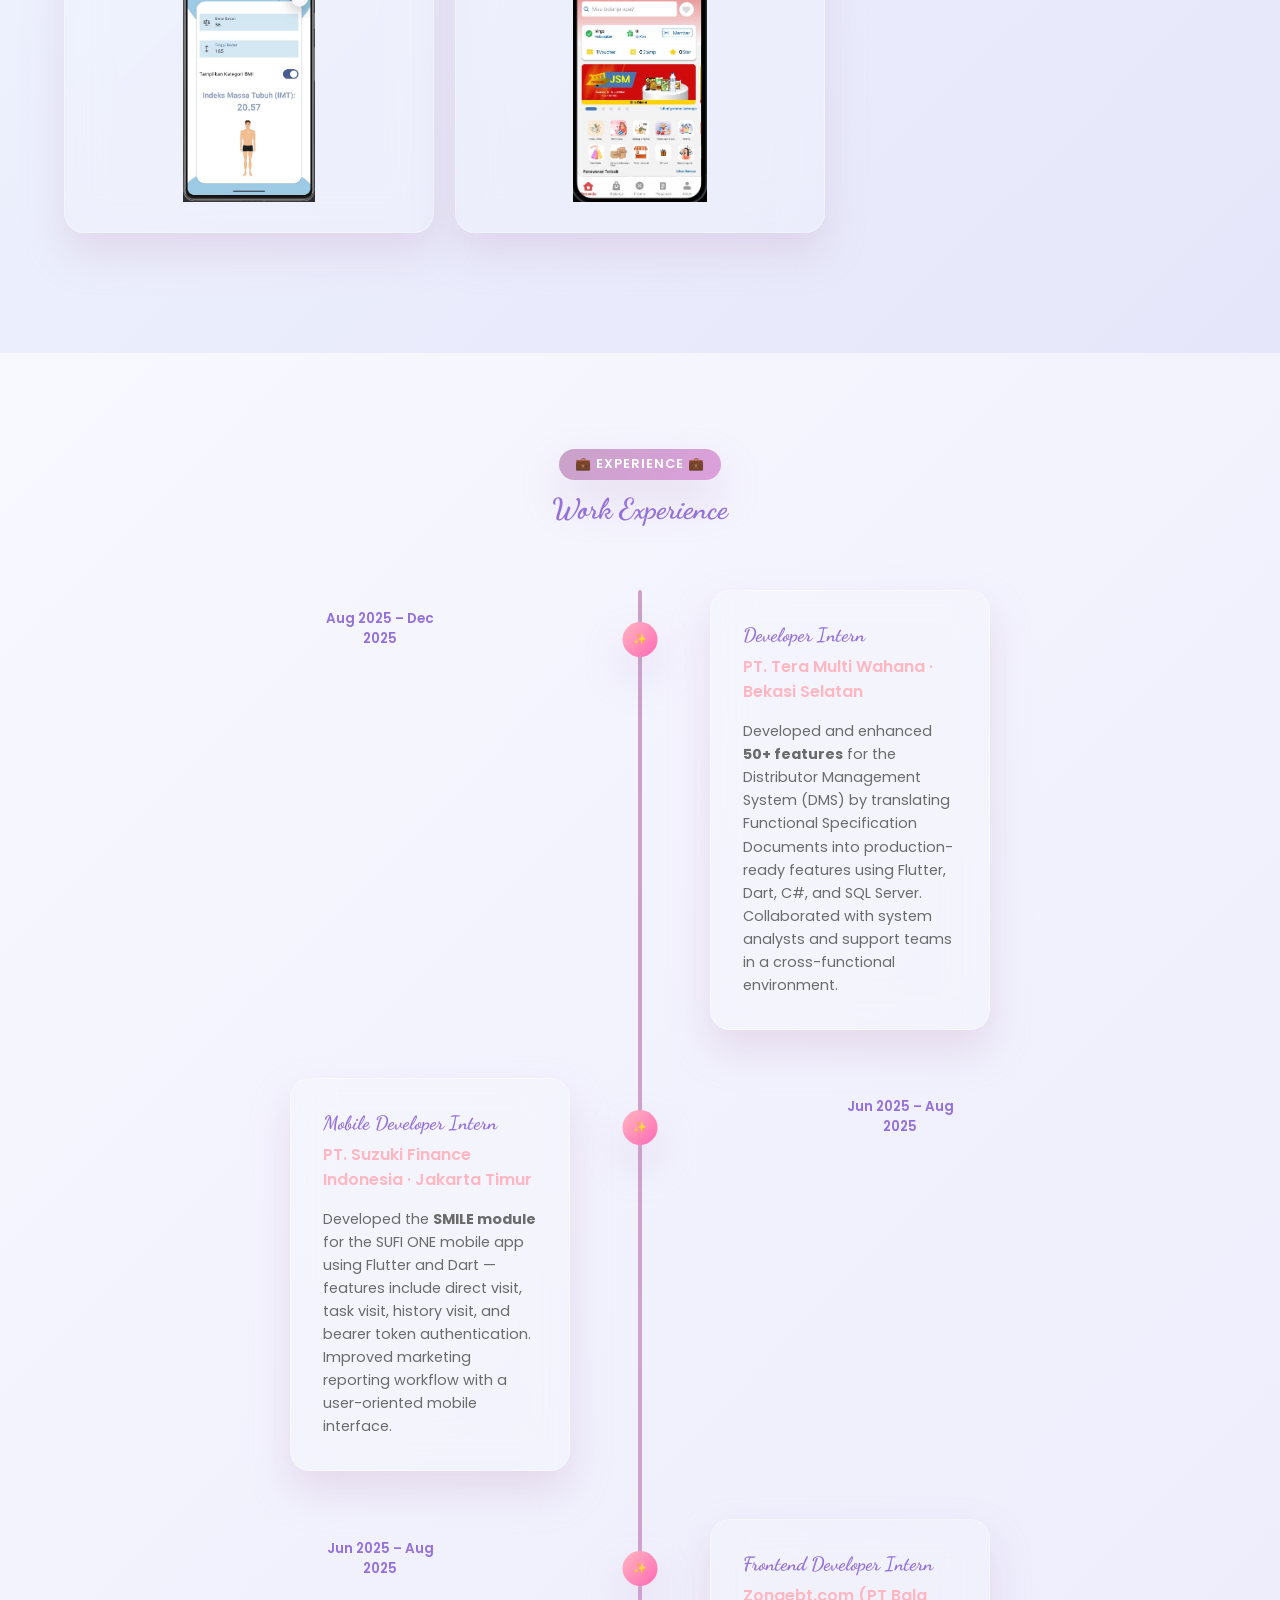
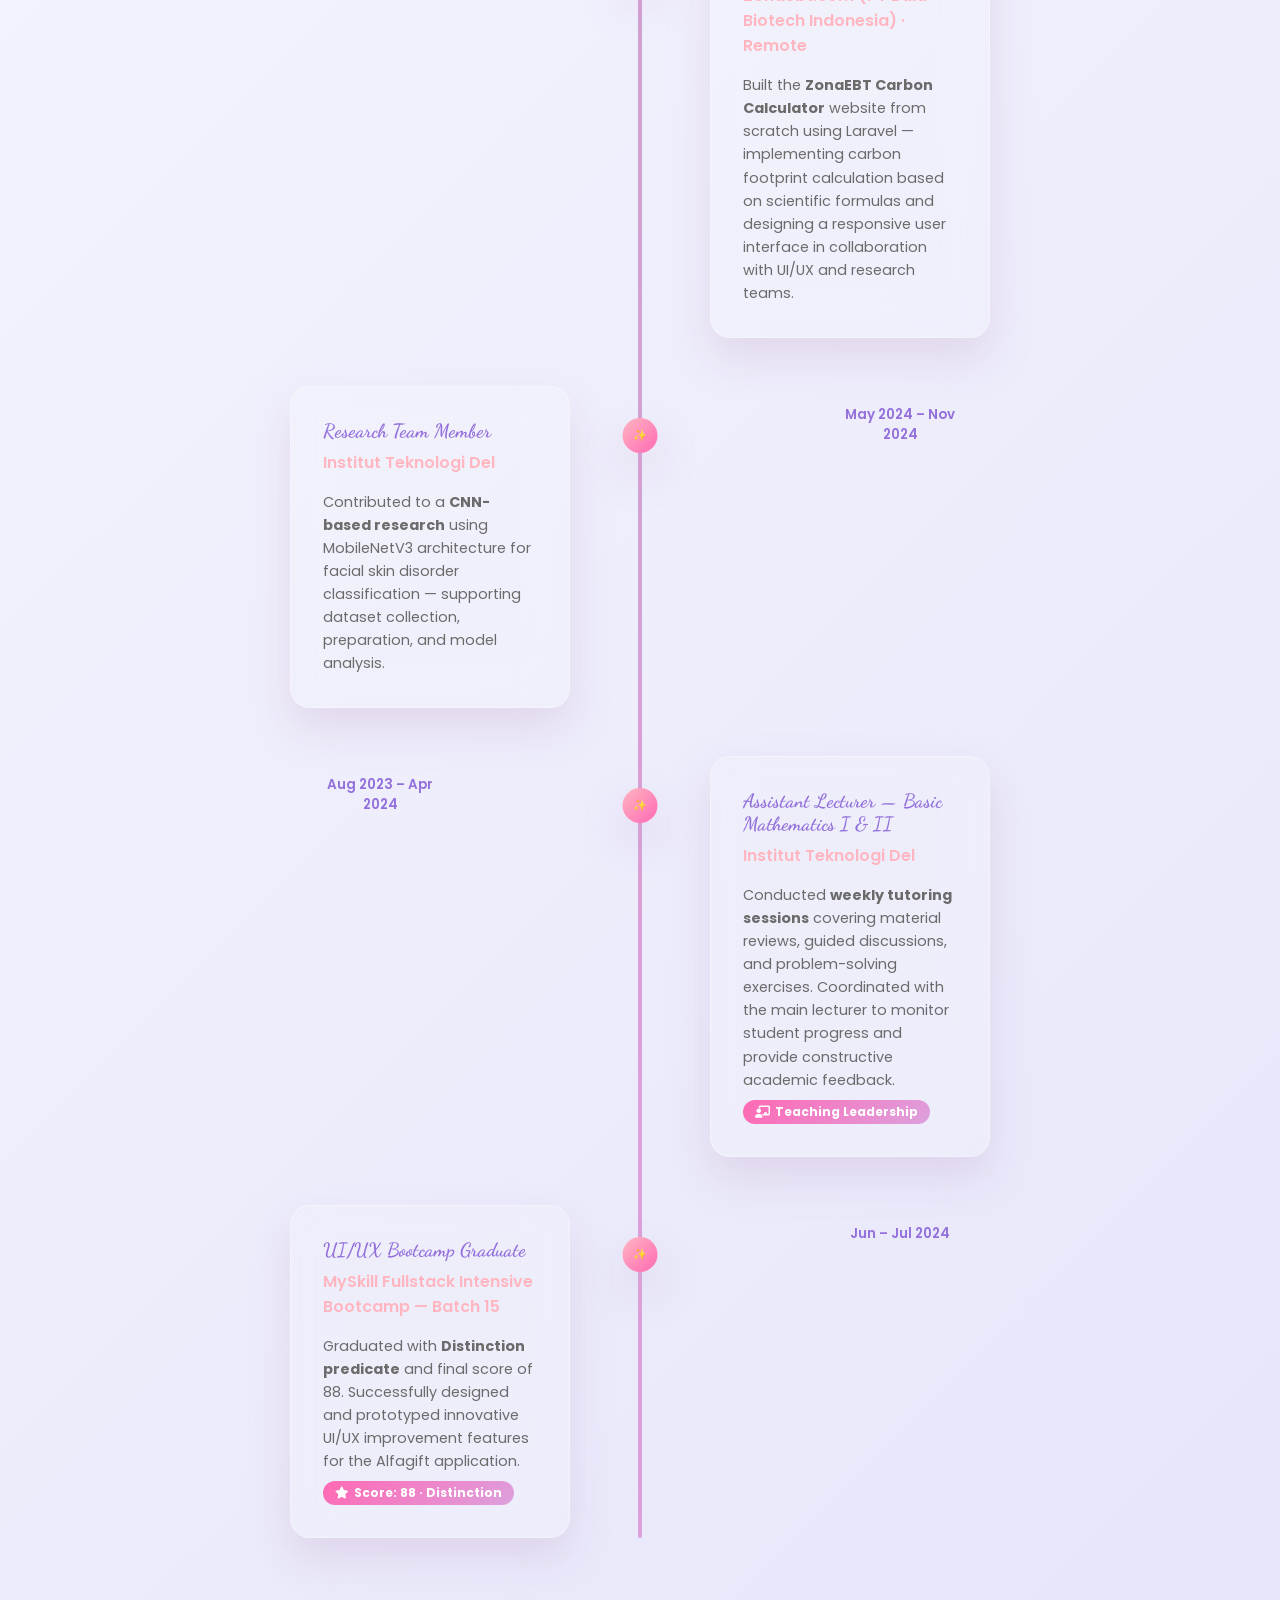
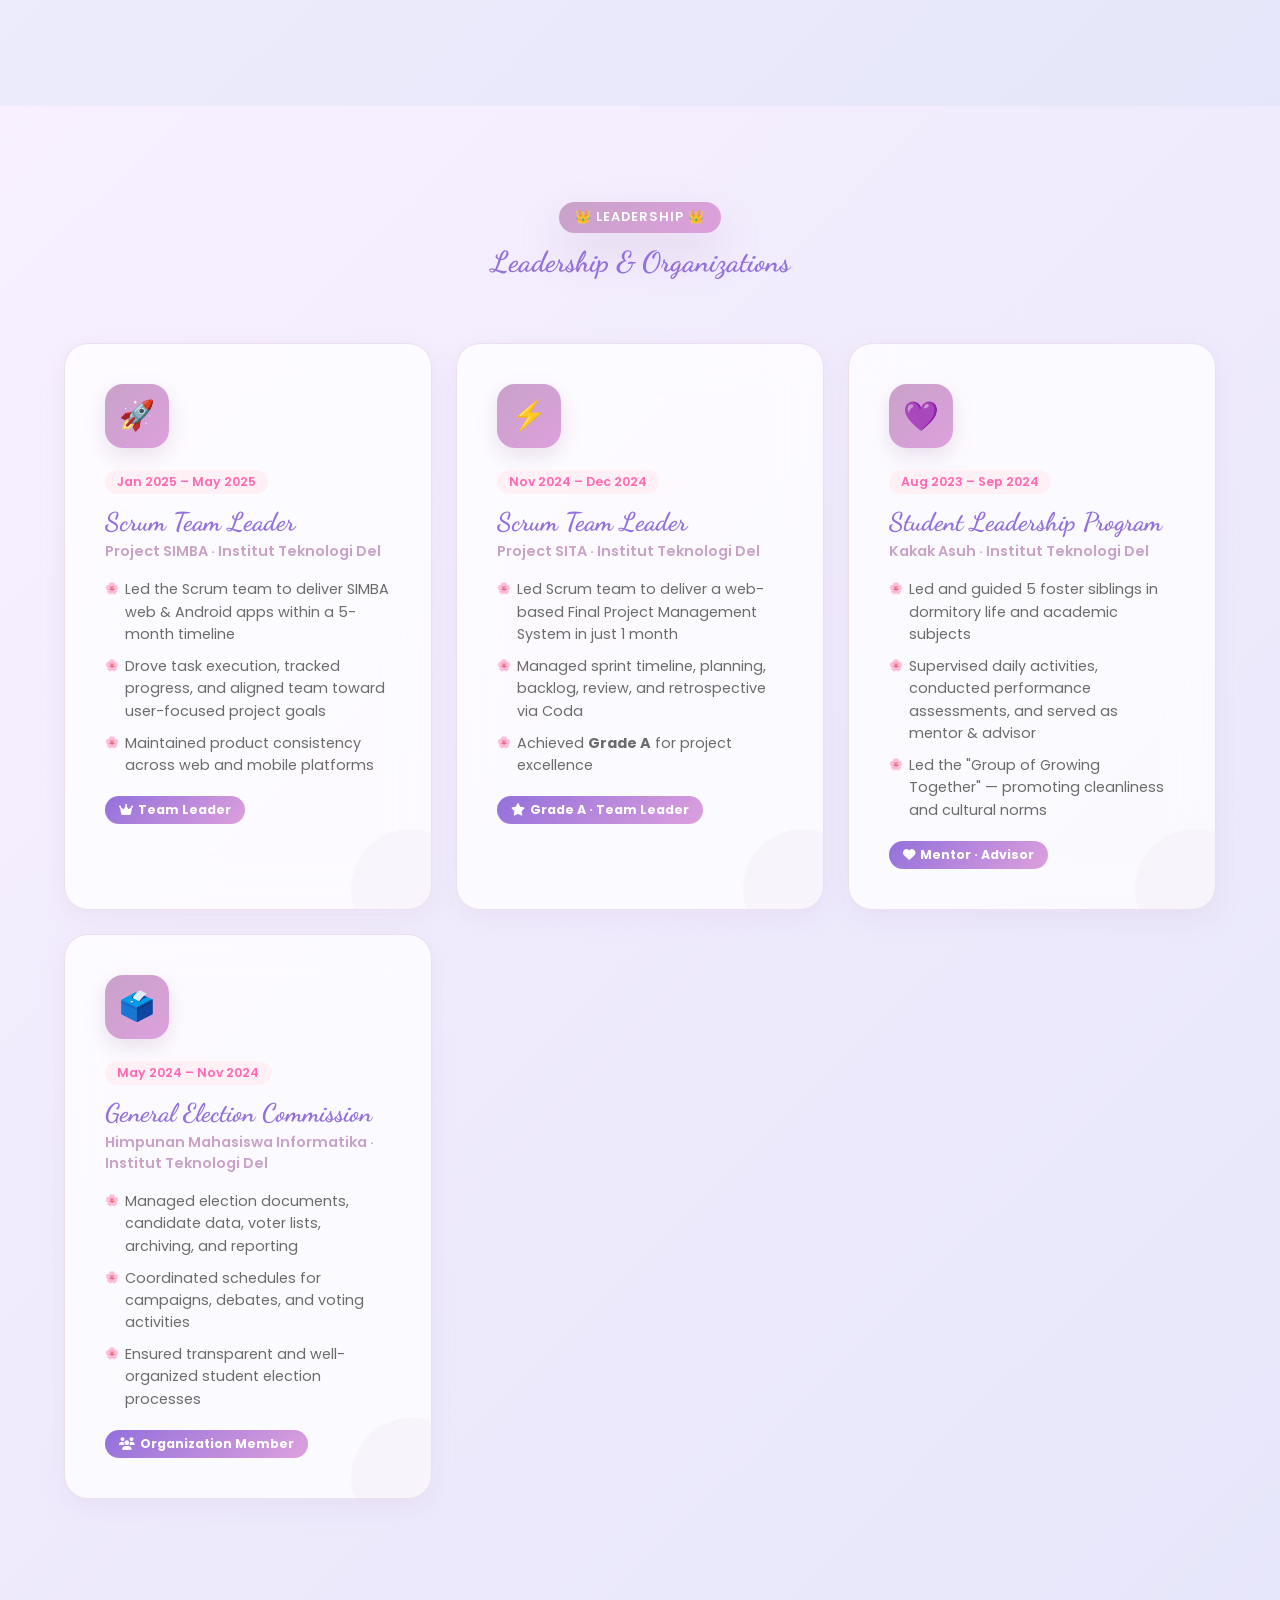
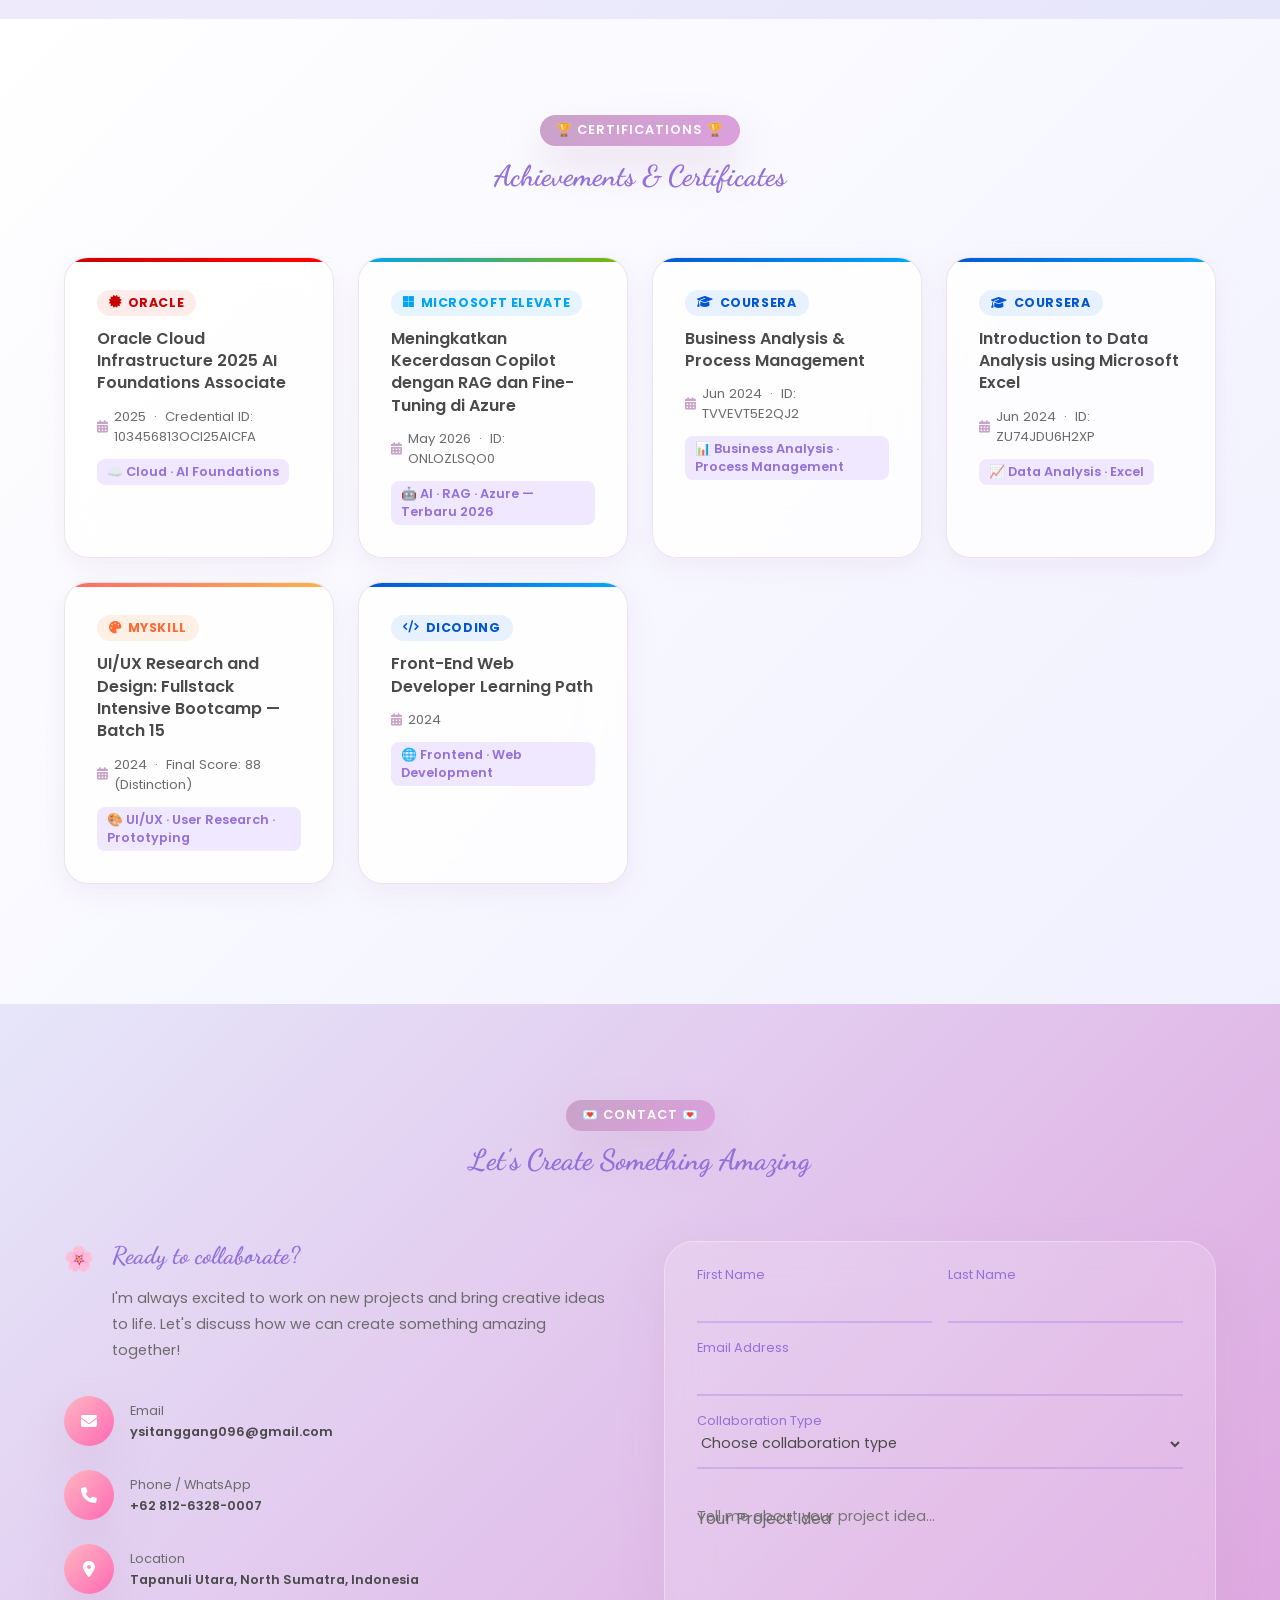
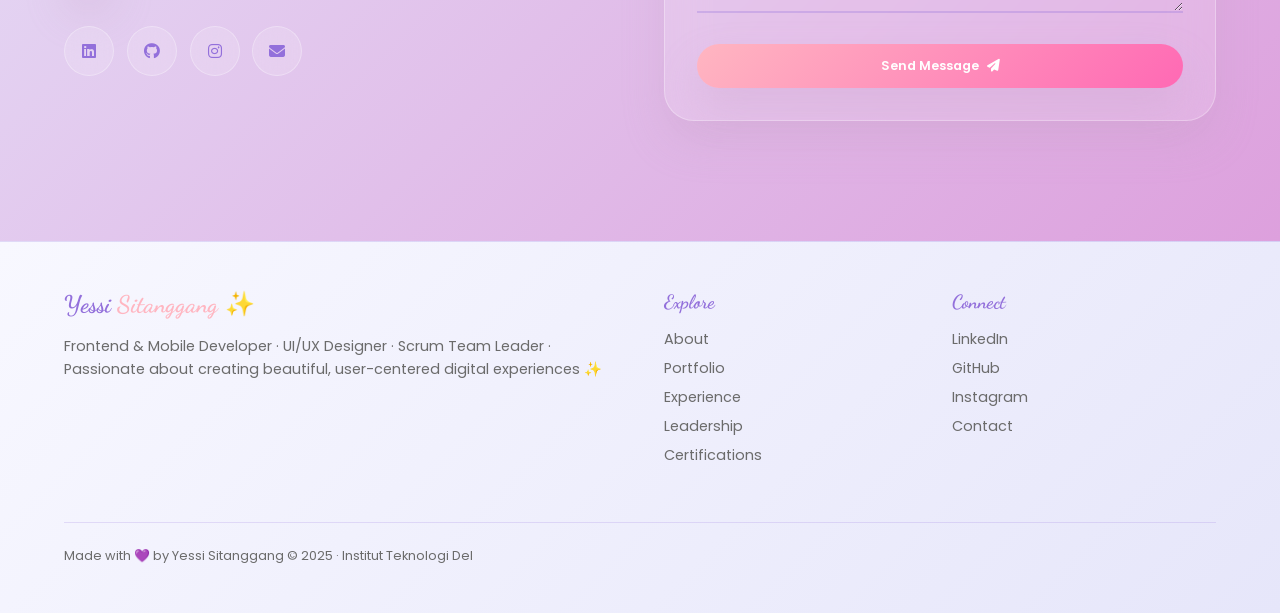
==== commit 8b23b8e3: "Update konten index.html" ====
--- a/index.html
+++ b/index.html
@@ -8,18 +8,357 @@
     <link rel="icon" href="assets/favicon.ico" type="image/x-icon">
     <link href="https://fonts.googleapis.com/css2?family=Dancing+Script:wght@400;500;600;700&family=Poppins:wght@300;400;500;600;700&family=Pacifico&family=Quicksand:wght@300;400;500;600;700&display=swap" rel="stylesheet">
     <link rel="stylesheet" href="https://cdnjs.cloudflare.com/ajax/libs/font-awesome/6.4.0/css/all.min.css">
-    
+    <style>
+        /* =============================================
+           TAMBAHAN CSS UNTUK SECTION BARU
+           ============================================= */
+
+        /* ---- Download CV Button ---- */
+        .magical-btn.cv-btn {
+            background: linear-gradient(135deg, #9370DB 0%, #8A2BE2 100%);
+            color: #fff;
+            box-shadow: 0 15px 35px rgba(147,112,219,0.4);
+        }
+        .magical-btn.cv-btn:hover {
+            transform: translateY(-3px);
+            box-shadow: 0 20px 40px rgba(147,112,219,0.5);
+        }
+
+        /* ---- Hero CTA: tombol tidak wrap, teks satu baris ---- */
+        .hero-cta {
+            display: flex;
+            flex-wrap: nowrap;
+            align-items: center;
+            gap: 0.85rem;
+        }
+        .hero-cta .magical-btn {
+            white-space: nowrap;
+            padding: 0.75rem 1.5rem;
+            font-size: 0.88rem;
+            flex-shrink: 0;
+        }
+        .hero-cta .magical-btn i {
+            font-size: 0.8rem;
+        }
+
+        /* ---- Scroll magic: posisi lebih jauh dari tombol ---- */
+        .scroll-magic {
+            bottom: 1.2rem;
+        }
+        .scroll-magic .magic-wand {
+            display: none; /* hapus icon wand agar tidak crowded */
+        }
+
+        /* ---- About section: kolom kanan align ke atas (flex-start) ---- */
+        .about-content {
+            align-items: flex-start !important;
+        }
+        .about-visual {
+            position: sticky;
+            top: 100px;
+        }
+
+        /* ---- Certifications Section ---- */
+        .certifications-section {
+            padding: 8rem 0;
+            background: linear-gradient(135deg, #FFFFFF 0%, #F0F0FF 100%);
+        }
+        .cert-grid {
+            display: grid;
+            grid-template-columns: repeat(auto-fit, minmax(280px, 1fr));
+            gap: 2rem;
+        }
+        .cert-card {
+            background: rgba(255,255,255,0.8);
+            backdrop-filter: blur(20px);
+            border: 1px solid rgba(200,162,200,0.3);
+            border-radius: 24px;
+            padding: 2rem;
+            display: flex;
+            flex-direction: column;
+            gap: 0.75rem;
+            transition: all 0.3s ease;
+            box-shadow: 0 8px 24px rgba(200,162,200,0.15);
+            position: relative;
+            overflow: hidden;
+        }
+        .cert-card::before {
+            content: '';
+            position: absolute;
+            top: 0; left: 0; right: 0;
+            height: 4px;
+            border-radius: 24px 24px 0 0;
+        }
+        .cert-card.oracle::before  { background: linear-gradient(135deg, #C00 0%, #F00 100%); }
+        .cert-card.coursera::before { background: linear-gradient(135deg, #0056D3 0%, #00AAFF 100%); }
+        .cert-card.microsoft::before { background: linear-gradient(135deg, #00A4EF 0%, #7FBA00 100%); }
+        .cert-card.myskill::before  { background: linear-gradient(135deg, #FF6B6B 0%, #FFB347 100%); }
+        .cert-card:hover {
+            transform: translateY(-8px);
+            box-shadow: 0 20px 40px rgba(147,112,219,0.2);
+        }
+        .cert-issuer-badge {
+            display: inline-flex;
+            align-items: center;
+            gap: 6px;
+            font-size: 0.78rem;
+            font-weight: 700;
+            text-transform: uppercase;
+            letter-spacing: 0.05em;
+            padding: 4px 12px;
+            border-radius: 20px;
+            width: fit-content;
+        }
+        .cert-issuer-badge.oracle  { background: #FDECEA; color: #C00; }
+        .cert-issuer-badge.coursera { background: #E8F1FF; color: #0056D3; }
+        .cert-issuer-badge.microsoft { background: #E6F4FF; color: #00A4EF; }
+        .cert-issuer-badge.myskill  { background: #FFF0E6; color: #FF6B35; }
+        .cert-name {
+            font-family: 'Poppins', sans-serif;
+            font-size: 1rem;
+            font-weight: 600;
+            color: #4A4A4A;
+            line-height: 1.4;
+        }
+        .cert-meta {
+            font-size: 0.82rem;
+            color: #6B6B6B;
+            display: flex;
+            align-items: center;
+            gap: 6px;
+        }
+        .cert-meta i { color: #C8A2C8; font-size: 0.78rem; }
+        .cert-highlight {
+            font-size: 0.8rem;
+            font-weight: 600;
+            color: #9370DB;
+            background: #F0E8FF;
+            border-radius: 8px;
+            padding: 4px 10px;
+            width: fit-content;
+        }
+
+        /* ---- Leadership & Organizations Section ---- */
+        .leadership-section {
+            padding: 8rem 0;
+            background: linear-gradient(135deg, #F8F0FF 0%, #E6E6FA 100%);
+        }
+        .leadership-grid {
+            display: grid;
+            grid-template-columns: repeat(auto-fit, minmax(320px, 1fr));
+            gap: 2rem;
+        }
+        .leadership-card {
+            background: rgba(255,255,255,0.75);
+            backdrop-filter: blur(20px);
+            border: 1px solid rgba(200,162,200,0.3);
+            border-radius: 24px;
+            padding: 2.5rem;
+            transition: all 0.3s ease;
+            box-shadow: 0 8px 24px rgba(200,162,200,0.15);
+            position: relative;
+            overflow: hidden;
+        }
+        .leadership-card::after {
+            content: '';
+            position: absolute;
+            bottom: -40px; right: -40px;
+            width: 120px; height: 120px;
+            background: var(--gradient-lilac);
+            border-radius: 50%;
+            opacity: 0.07;
+        }
+        .leadership-card:hover {
+            transform: translateY(-8px);
+            box-shadow: 0 20px 40px rgba(147,112,219,0.2);
+        }
+        .leadership-icon {
+            width: 64px; height: 64px;
+            background: linear-gradient(135deg, #C8A2C8 0%, #DDA0DD 100%);
+            border-radius: 18px;
+            display: flex; align-items: center; justify-content: center;
+            font-size: 1.8rem;
+            margin-bottom: 1.25rem;
+            box-shadow: 0 8px 20px rgba(200,162,200,0.3);
+        }
+        .leadership-period {
+            display: inline-block;
+            font-size: 0.78rem;
+            font-weight: 600;
+            color: #FF69B4;
+            background: #FFF0F5;
+            border-radius: 20px;
+            padding: 3px 12px;
+            margin-bottom: 0.75rem;
+        }
+        .leadership-card h3 {
+            font-family: 'Dancing Script', cursive;
+            font-size: 1.6rem;
+            color: #9370DB;
+            margin-bottom: 0.25rem;
+        }
+        .leadership-card h4 {
+            font-size: 0.9rem;
+            font-weight: 600;
+            color: #C8A2C8;
+            margin-bottom: 1rem;
+        }
+        .leadership-card ul {
+            list-style: none;
+            display: flex;
+            flex-direction: column;
+            gap: 0.6rem;
+        }
+        .leadership-card ul li {
+            font-size: 0.9rem;
+            color: #6B6B6B;
+            line-height: 1.55;
+            padding-left: 1.25rem;
+            position: relative;
+        }
+        .leadership-card ul li::before {
+            content: '🌸';
+            position: absolute;
+            left: 0;
+            font-size: 0.7rem;
+            top: 2px;
+        }
+        .leadership-badge {
+            display: inline-flex;
+            align-items: center;
+            gap: 5px;
+            margin-top: 1.25rem;
+            font-size: 0.78rem;
+            font-weight: 700;
+            color: #fff;
+            background: linear-gradient(135deg, #9370DB 0%, #DDA0DD 100%);
+            padding: 5px 14px;
+            border-radius: 20px;
+        }
+
+        /* ---- Skills Tags (tambahan di About section) ---- */
+        .skills-tags-wrap {
+            margin-top: 2rem;
+        }
+        .skills-tags-wrap h4 {
+            font-family: 'Dancing Script', cursive;
+            font-size: 1.4rem;
+            color: #9370DB;
+            margin-bottom: 1rem;
+        }
+        .tags-group {
+            margin-bottom: 1rem;
+        }
+        .tags-group-label {
+            font-size: 0.75rem;
+            font-weight: 700;
+            text-transform: uppercase;
+            letter-spacing: 0.06em;
+            color: #C8A2C8;
+            margin-bottom: 0.5rem;
+        }
+        .tags-row {
+            display: flex;
+            flex-wrap: wrap;
+            gap: 0.5rem;
+        }
+        .skill-tag {
+            font-size: 0.78rem;
+            font-weight: 500;
+            padding: 4px 12px;
+            border-radius: 20px;
+            border: 1px solid rgba(200,162,200,0.4);
+            background: rgba(255,255,255,0.7);
+            color: #4A4A4A;
+            transition: all 0.2s;
+        }
+        .skill-tag:hover {
+            background: linear-gradient(135deg, #C8A2C8, #DDA0DD);
+            color: #fff;
+            border-color: transparent;
+        }
+        .skill-tag.purple { border-color: rgba(147,112,219,0.4); }
+        .skill-tag.pink   { border-color: rgba(255,105,180,0.4); }
+
+        /* ---- Timeline: Scrum badge ---- */
+        .scrum-badge {
+            display: inline-flex;
+            align-items: center;
+            gap: 5px;
+            font-size: 0.75rem;
+            font-weight: 700;
+            background: linear-gradient(135deg, #FF69B4, #DDA0DD);
+            color: #fff;
+            padding: 3px 12px;
+            border-radius: 20px;
+            margin-top: 0.5rem;
+        }
+
+        /* ---- Hero Stats responsive tweak ---- */
+        .hero-stats .stat-item:last-child .stat-number { font-size: 1.5rem; }
+
+        /* Override hero-stats & cta margin agar tombol tidak mepet scroll text */
+        .hero-stats {
+            margin-bottom: 1.5rem !important;
+        }
+        .hero-cta {
+            margin-bottom: 2.5rem;
+        }
+
+        /* ---- Responsive for new sections ---- */
+        @media (max-width: 768px) {
+            .cert-grid, .leadership-grid {
+                grid-template-columns: 1fr;
+            }
+            .certifications-section,
+            .leadership-section {
+                padding: 5rem 0;
+            }
+        }
+        @media (max-width: 1366px) {
+            .certifications-section,
+            .leadership-section {
+                padding: 6rem 0;
+            }
+            .cert-grid {
+                grid-template-columns: repeat(auto-fit, minmax(240px, 1fr));
+                gap: 1.5rem;
+            }
+            .leadership-grid {
+                grid-template-columns: repeat(auto-fit, minmax(280px, 1fr));
+                gap: 1.5rem;
+            }
+            /* tombol hero lebih kecil di layar 1366px */
+            .hero-cta .magical-btn {
+                padding: 0.65rem 1.1rem;
+                font-size: 0.8rem;
+                gap: 0.35rem;
+            }
+        }
+
+        /* Mobile: izinkan wrap hanya di layar kecil */
+        @media (max-width: 600px) {
+            .hero-cta {
+                flex-wrap: wrap;
+            }
+            .hero-cta .magical-btn {
+                flex: 1 1 auto;
+                justify-content: center;
+            }
+            .about-visual {
+                position: static;
+            }
+        }
+    </style>
 </head>
-<!-- IGNORE: This is a comment to ignore -->
 <body>
-    <!-- Magical Cursor biar kursornya ada animasi-->
+    <!-- Magical Cursor -->
     <div class="magical-cursor">
         <div class="cursor-sparkle"></div>
         <div class="cursor-trail"></div>
     </div>
-    
-
-    <!-- Floating Magic Elements biar elemennya ada animasi float-->
+
+    <!-- Floating Magic Elements -->
     <div class="magic-container">
         <div class="floating-hearts"></div>
         <div class="floating-stars"></div>
@@ -39,8 +378,9 @@
                 <li><a href="#home" class="nav-link">Home</a></li>
                 <li><a href="#about" class="nav-link">About</a></li>
                 <li><a href="#portfolio" class="nav-link">Portfolio</a></li>
-                <li><a href="#services" class="nav-link">Services</a></li>
                 <li><a href="#experience" class="nav-link">Experience</a></li>
+                <li><a href="#leadership" class="nav-link">Leadership</a></li>
+                <li><a href="#certifications" class="nav-link">Certifications</a></li>
                 <li><a href="#contact" class="nav-link">Contact</a></li>
             </ul>
             <div class="nav-toggle">
@@ -51,7 +391,7 @@
         </div>
     </nav>
 
-    <!-- Hero Section (yang awal) -->
+    <!-- Hero Section -->
     <section id="home" class="hero-section">
         <div class="hero-background">
             <div class="gradient-orbs"></div>
@@ -66,41 +406,44 @@
                 </div>
                 <h1 class="hero-title">
                     <span class="title-line">Mobile Developer</span>
-                    <!-- <span class="title-line"></span> -->
                     <span class="title-line">& Fullstack Developer</span>
                 </h1>
-                <p class="hero-subtitle">Creating beautiful digital experiences with modern technologies and user-centered design ✨</p>
+                <p class="hero-subtitle">Informatics Graduate from Institut Teknologi Del · Creating beautiful digital experiences with modern technologies and user-centered design ✨</p>
                 <div class="hero-stats">
                     <div class="stat-item">
-                        <div class="stat-number">3.51</div>
-                        <div class="stat-label">GPA</div>
+                        <div class="stat-number">3.52</div>
+                        <div class="stat-label">GPA / 4.00</div>
                     </div>
                     <div class="stat-item">
                         <div class="stat-number">10+</div>
                         <div class="stat-label">Projects</div>
                     </div>
                     <div class="stat-item">
-                        <div class="stat-number">2+</div>
-                        <div class="stat-label">Years Experience</div>
-                    </div>
-                </div>
-   <div class="hero-cta">
-    <a href="#portfolio" class="magical-btn primary">
-        <span>View My Work</span>
-        <i class="fas fa-magic"></i>
-    </a>
-    <a href="#contact" class="magical-btn secondary">
-        <span>Let's Connect</span>
-        <i class="fas fa-heart"></i>
-    </a>
-</div>
+                        <div class="stat-number">3</div>
+                        <div class="stat-label">Internships</div>
+                    </div>
+                </div>
+                <div class="hero-cta">
+                    <a href="#portfolio" class="magical-btn primary">
+                        <span>View My Work</span>
+                        <i class="fas fa-magic"></i>
+                    </a>
+                    <!-- ✅ TAMBAHAN: Tombol Download CV -->
+                    <a href="assets/Yessi_Sitanggang_CV_ODP.pdf" download class="magical-btn cv-btn">
+                        <span>Download CV</span>
+                        <i class="fas fa-download"></i>
+                    </a>
+                    <a href="#contact" class="magical-btn secondary">
+                        <span>Let's Connect</span>
+                        <i class="fas fa-heart"></i>
+                    </a>
+                </div>
             </div>
             <div class="hero-visual">
                 <div class="magical-avatar">
                     <div class="avatar-glow"></div>
                     <div class="avatar-frame">
-                        <!-- FOTO PROFIL UTAMA -->
-                        <img src="assets\Profil4.jpg" alt="Yessi Sitanggang Profile Photo">
+                        <img src="assets/Profil4.jpg" alt="Yessi Sitanggang Profile Photo">
                         <div class="avatar-sparkles"></div>
                     </div>
                     <div class="floating-elements">
@@ -112,13 +455,13 @@
                 </div>
             </div>
         </div>
-        <div class="scroll-magic">
-            <div class="magic-wand">🪄</div>
+        <div class="scroll-magic" style="bottom:1rem; gap:0.4rem;">
+            <span style="font-size:1.2rem;">✨</span>
             <span>Scroll for magic</span>
         </div>
     </section>
 
-    <!-- About Section  (desc)-->
+    <!-- About Section -->
     <section id="about" class="about-section">
         <div class="container">
             <div class="section-header">
@@ -130,19 +473,69 @@
                     <div class="dreamy-text-block">
                         <div class="block-icon">🎓</div>
                         <h3>Academic Excellence</h3>
-                        <p>Currently pursuing Undergraduate in Informatics Engineering at Institut Teknologi Del with a GPA of 3.51/4.00. Ranked among the top students eligible for merit scholarships for three consecutive semesters, demonstrating exceptional academic performance.</p>
+                        <!-- ✅ DIPERBARUI: GPA 3.52, tambah info beasiswa merit -->
+                        <p>Informatics graduate candidate from Institut Teknologi Del with a GPA of 3.52/4.00 — ranked among merit scholarship recipients for three consecutive semesters. Thesis defense completed; awaiting official graduation (Sep 2026).</p>
                     </div>
                     <div class="dreamy-text-block">
                         <div class="block-icon">💻</div>
                         <h3>Technical Expertise</h3>
-                        <p>Equipped with comprehensive skills in modern web technologies including HTML, CSS, JavaScript, Laravel-Blade, PHP, Kotlin, Flutter and Dart. Experienced in both frontend development and mobile app development with a strong foundation in UI/UX design principles.</p>
+                        <p>Experienced in translating user and business needs into mobile and web solutions using Flutter, Dart, Kotlin, Laravel, C#, and more. Strong foundation in UI/UX, REST API integration, databases, and Functional Specification Document implementation.</p>
+                    </div>
+                    <!-- ✅ TAMBAHAN: blok kepemimpinan yang sebelumnya tidak ada -->
+                    <div class="dreamy-text-block">
+                        <div class="block-icon">👑</div>
+                        <h3>Leadership & Collaboration</h3>
+                        <p>Demonstrated leadership as a Scrum Team Leader across multiple projects, lecturer assistant for Basic Mathematics I & II, student mentor (Kakak Asuh), and organization member — building strong communication, team coordination, and user-driven decision-making skills.</p>
                     </div>
                     <div class="dreamy-text-block">
                         <div class="block-icon">🌟</div>
                         <h3>Professional Growth</h3>
-                        <p>With experience as a Research Member and Assistant Lecturer, I bring strong problem-solving abilities, attention to detail, and excellent teamwork skills. I'm passionate about creating user-centered solutions and continuously learning new technologies.</p>
-                    </div>
-                    
+                        <p>Completed three sequential internships at PT. Tera Multi Wahana, PT. Suzuki Finance Indonesia, and Zonaebt.com — gaining real-world experience in cross-functional collaboration, system development, and agile workflows. Passionate about creating meaningful solutions and continuously learning.</p>
+                    </div>
+
+                    <!-- ✅ TAMBAHAN: Skills tags yang sebelumnya tidak ada di about -->
+                    <div class="skills-tags-wrap">
+                        <h4>🛠️ Skills & Tech Stack</h4>
+                        <div class="tags-group">
+                            <div class="tags-group-label">Product & Business</div>
+                            <div class="tags-row">
+                                <span class="skill-tag purple">System Requirement Analysis</span>
+                                <span class="skill-tag purple">Business Process</span>
+                                <span class="skill-tag purple">Agile / Scrum</span>
+                                <span class="skill-tag purple">Sprint Planning</span>
+                                <span class="skill-tag purple">Backlog Management</span>
+                                <span class="skill-tag purple">User-Centered Design</span>
+                            </div>
+                        </div>
+                        <div class="tags-group">
+                            <div class="tags-group-label">Technical</div>
+                            <div class="tags-row">
+                                <span class="skill-tag">Flutter</span>
+                                <span class="skill-tag">Dart</span>
+                                <span class="skill-tag">Kotlin</span>
+                                <span class="skill-tag">C#</span>
+                                <span class="skill-tag">Laravel Blade</span>
+                                <span class="skill-tag">JavaScript</span>
+                                <span class="skill-tag">SQL Server</span>
+                                <span class="skill-tag">MySQL</span>
+                                <span class="skill-tag">Firebase</span>
+                                <span class="skill-tag">REST API</span>
+                                <span class="skill-tag">Figma</span>
+                                <span class="skill-tag">Git</span>
+                            </div>
+                        </div>
+                        <div class="tags-group">
+                            <div class="tags-group-label">Soft Skills</div>
+                            <div class="tags-row">
+                                <span class="skill-tag pink">Leadership</span>
+                                <span class="skill-tag pink">Team Coordination</span>
+                                <span class="skill-tag pink">Analytical Thinking</span>
+                                <span class="skill-tag pink">Problem-Solving</span>
+                                <span class="skill-tag pink">Adaptability</span>
+                                <span class="skill-tag pink">Resilience</span>
+                            </div>
+                        </div>
+                    </div>
                 </div>
                 <div class="about-visual">
                     <div class="skills-constellation">
@@ -161,16 +554,16 @@
                             <span>Mobile Development</span>
                             <div class="skill-glow"></div>
                         </div>
-                        <div class="skill-star" data-skill="Web Developer" data-level="92">
-                            <div class="star-icon">👩‍💻</div>
-                            <span>Web Developer</span>
+                        <!-- ✅ DIUBAH: dari "Web Developer" jadi "Scrum Team Leader" -->
+                        <div class="skill-star" data-skill="Scrum Leadership" data-level="90">
+                            <div class="star-icon">👑</div>
+                            <span>Scrum Leadership</span>
                             <div class="skill-glow"></div>
                         </div>
                     </div>
                     <div class="dreamy-card">
                         <div class="card-aurora"></div>
                         <div class="card-content">
-                            <!-- FOTO -->
                             <div class="about-image">
                                 <img src="assets/gambar1.jpg" alt="Yessi at work">
                             </div>
@@ -179,17 +572,18 @@
                                     <div class="flower-center">10+</div>
                                     <div class="flower-petals">Projects</div>
                                 </div>
+                                <!-- ✅ DIUBAH: dari "2+ Years" jadi "3 Internships" -->
                                 <div class="achievement-flower">
-                                    <div class="flower-center">2+</div>
-                                    <div class="flower-petals">Years</div>
+                                    <div class="flower-center">3</div>
+                                    <div class="flower-petals">Internships</div>
                                 </div>
                                 <div class="achievement-flower">
-                                    <div class="flower-center">88</div>
-                                    <div class="flower-petals">Certification Score</div>
+                                    <div class="flower-center">3.52</div>
+                                    <div class="flower-petals">GPA</div>
                                 </div>
                             </div>
                             <div class="magical-quote">
-                                <p>"I am ready to take on challenges and motivated to continue learning and growing professionally" 💜</p>
+                                <p>"Experienced in translating user and business needs into digital solutions — ready to grow and lead with purpose 💜"</p>
                             </div>
                         </div>
                     </div>
@@ -198,7 +592,7 @@
         </div>
     </section>
 
-    <!-- Portfolio (project) -->
+    <!-- Portfolio Section -->
     <section id="portfolio" class="portfolio-section">
         <div class="container">
             <div class="section-header">
@@ -212,19 +606,19 @@
                 <button class="filter-btn" data-filter="design">🎨 UI/UX Design</button>
             </div>
             <div class="portfolio-gallery">
+                <!-- ✅ DIPERBARUI: Deskripsi SIMBA web diperkaya dengan peran Scrum Team Leader -->
                 <div class="portfolio-item magical-project" data-category="web">
                     <div class="project-frame">
-                        <!-- SCREENSHOT SIMBA -->
                         <img src="assets/Dashboard.png" alt="SIMBA - Student Management System">
                         <div class="project-overlay">
                             <div class="project-magic">
-                                <h3>SIMBA (web-based) - Sistem Informasi Manajemen Bimbingan Mahasiswa dan Perwalian</h3>
-                                <p>Web-based student management system for real-time tracking of violations, merit points, counseling, and academic advising</p>
+                                <h3>SIMBA (Web) — Sistem Informasi Manajemen Bimbingan Mahasiswa</h3>
+                                <p>Led as <strong>Scrum Team Leader</strong> to deliver web & Android apps within a 5-month timeline. Features: violation tracking, merit points, counseling, and academic advising.</p>
                                 <div class="project-sparkles">
+                                    <span>Scrum Leader</span>
                                     <span>Laravel-Blade</span>
                                     <span>CSS</span>
                                     <span>JavaScript</span>
-                                    <span>Frontend</span>
                                 </div>
                             </div>
                             <div class="project-actions">
@@ -236,14 +630,14 @@
                         <div class="project-glow"></div>
                     </div>
                 </div>
+
                 <div class="portfolio-item magical-project" data-category="mobile">
                     <div class="project-frame">
-                        <!-- SCREENSHOT Portky -->
-                        <img src="assets\portofolio.jpg" alt="Portofolioku Android App">
+                        <img src="assets/portofolio.jpg" alt="Portofolioku Android App">
                         <div class="project-overlay">
                             <div class="project-magic">
                                 <h3>"Portofolioku" Android App</h3>
-                                <p>Personal portfolio Android application with adaptive layouts supporting various screen sizes</p>
+                                <p>Personal portfolio Android application with adaptive layouts supporting various screen sizes and modern UI patterns.</p>
                                 <div class="project-sparkles">
                                     <span>Kotlin</span>
                                     <span>Jetpack Compose</span>
@@ -260,14 +654,14 @@
                         <div class="project-glow"></div>
                     </div>
                 </div>
+
                 <div class="portfolio-item magical-project" data-category="web">
                     <div class="project-frame">
-                        <!-- SCREENSHOT kopi -->
-                        <img src="assets\kenangansenja.jpg" alt="Kedai Kopi Kenangan Senja">
+                        <img src="assets/kenangansenja.jpg" alt="Kedai Kopi Kenangan Senja">
                         <div class="project-overlay">
                             <div class="project-magic">
                                 <h3>Kedai Kopi Kenangan Senja</h3>
-                                <p>High-performance responsive coffee shop website with smooth interactions and accessibility</p>
+                                <p>High-performance responsive coffee shop website with smooth interactions and cross-browser accessibility.</p>
                                 <div class="project-sparkles">
                                     <span>Laravel-Blade</span>
                                     <span>CSS</span>
@@ -284,19 +678,20 @@
                         <div class="project-glow"></div>
                     </div>
                 </div>
+
+                <!-- ✅ DIPERBARUI: SITA diperkaya dengan info Scrum Leader & nilai A -->
                 <div class="portfolio-item magical-project" data-category="web">
                     <div class="project-frame">
-                        <!-- SCREENSHOT sita -->
-                        <img src="assets\sita.jpg" alt="SITA - Final Project Management">
+                        <img src="assets/sita.jpg" alt="SITA - Final Project Management">
                         <div class="project-overlay">
                             <div class="project-magic">
-                                <h3>SITA - Sistem Informasi Tingkat Akhir</h3>
-                                <p>Web-based Final Project Management System designed with Figma and developed with Laravel-Blade</p>
+                                <h3>SITA — Sistem Informasi Tingkat Akhir</h3>
+                                <p>Led Scrum team to deliver a Final Project Management System in 1 month. Designed in Figma, built with Laravel-Blade. Achieved <strong>grade A</strong> for project excellence.</p>
                                 <div class="project-sparkles">
+                                    <span>Scrum Leader</span>
                                     <span>Figma</span>
                                     <span>Laravel-Blade</span>
-                                    <span>CSS</span>
-                                    <span>UI Design</span>
+                                    <span>Grade A ⭐</span>
                                 </div>
                             </div>
                             <div class="project-actions">
@@ -308,21 +703,18 @@
                         <div class="project-glow"></div>
                     </div>
                 </div>
+
                 <div class="portfolio-item magical-project" data-category="mobile">
                     <div class="project-frame">
-                       
-                        <img src="assets\Beranda.png" alt="SIMBA (android-based)">
+                        <img src="assets/Beranda.png" alt="SIMBA Android">
                         <div class="project-overlay">
                             <div class="project-magic">
-                                 <h3>SIMBA (android-based) - Sistem Informasi Manajemen Bimbingan Mahasiswa dan Perwalian</h3>
-                                <p>the Android version of the SIMBA system using Kotlin, replicating the core features from the web version including real-time
-    tracking of violations, merit points, counseling, and academic advising.
-</p>
+                                <h3>SIMBA (Android) — Sistem Informasi Manajemen Bimbingan Mahasiswa</h3>
+                                <p>Android version of SIMBA using Kotlin & Jetpack Compose — replicating core web features with real-time violation tracking and academic advising.</p>
                                 <div class="project-sparkles">
                                     <span>Kotlin</span>
-                                   <span>Jetpack Compose</span>
+                                    <span>Jetpack Compose</span>
                                     <span>Android</span>
-                                    <span>Responsive</span>
                                 </div>
                             </div>
                             <div class="project-actions">
@@ -335,20 +727,17 @@
                     </div>
                 </div>
 
-                 <div class="portfolio-item magical-project" data-category="mobile">
+                <div class="portfolio-item magical-project" data-category="mobile">
                     <div class="project-frame">
-                
-                        <img src="assets\pertumbuhan.jpg" alt="Human Growth App">
+                        <img src="assets/pertumbuhan.jpg" alt="Human Growth App">
                         <div class="project-overlay">
                             <div class="project-magic">
-                                 <h3>Human Growth App</h3>
-                                <p>An Android app that shows human growth stages from baby to elderly. Tap "Next" to see each phase step-by-step.
-</p>
+                                <h3>Human Growth App</h3>
+                                <p>An Android app showing human growth stages from baby to elderly. Tap "Next" to explore each life phase step-by-step.</p>
                                 <div class="project-sparkles">
                                     <span>Kotlin</span>
-                                   <span>Jetpack Compose</span>
+                                    <span>Jetpack Compose</span>
                                     <span>Android</span>
-                                    <span>Responsive</span>
                                 </div>
                             </div>
                             <div class="project-actions">
@@ -361,19 +750,17 @@
                     </div>
                 </div>
 
-                 <div class="portfolio-item magical-project" data-category="mobile">
+                <div class="portfolio-item magical-project" data-category="mobile">
                     <div class="project-frame">
-                
-                        <img src="assets\indeks.jpg" alt="Body Mass Index (BMI) Calculation App">
+                        <img src="assets/indeks.jpg" alt="BMI Calculator App">
                         <div class="project-overlay">
                             <div class="project-magic">
-                                 <h3>Body Mass Index (BMI) Calculation App</h3>
-                                <p>This app calculates your Body Mass Index (BMI) by asking for your weight and height. It then shows a picture based on your BMI category: underweight, normal, or overweight.</p>
+                                <h3>Body Mass Index (BMI) Calculator App</h3>
+                                <p>Calculates BMI from weight and height input, then displays a visual result image based on category: underweight, normal, or overweight.</p>
                                 <div class="project-sparkles">
                                     <span>Kotlin</span>
-                                   <span>Jetpack Compose</span>
+                                    <span>Jetpack Compose</span>
                                     <span>Android</span>
-                                    <span>Responsive</span>
                                 </div>
                             </div>
                             <div class="project-actions">
@@ -385,19 +772,19 @@
                         <div class="project-glow"></div>
                     </div>
                 </div>
-                 <div class="portfolio-item magical-project" data-category="design">
+
+                <div class="portfolio-item magical-project" data-category="design">
                     <div class="project-frame">
-                        <!-- SCREENSHOT alfagift -->
-                        <img src="assets\alfa.jpg" alt="Alfagift UI/UX Improvement">
+                        <img src="assets/alfa.jpg" alt="Alfagift UI/UX Improvement">
                         <div class="project-overlay">
                             <div class="project-magic">
                                 <h3>Alfagift UI/UX Improvement</h3>
-                                <p>Innovative UI/UX solutions with prototypes for Tracking and Store Selection features</p>
+                                <p>UI/UX research, wireframing, prototyping, and usability testing for Tracking and Store Selection features. MySkill Bootcamp final project — graduated with score 88.</p>
                                 <div class="project-sparkles">
                                     <span>Figma</span>
                                     <span>User Research</span>
                                     <span>Prototyping</span>
-                                    <span>Usability Testing</span>
+                                    <span>Score: 88 ⭐</span>
                                 </div>
                             </div>
                             <div class="project-actions">
@@ -409,74 +796,6 @@
                         <div class="project-glow"></div>
                     </div>
                 </div>
-            </div>
-        </div>
-    </section>
-
-    <!-- Services Section -->
-    <section id="services" class="services-section">
-        <div class="container">
-            <div class="section-header">
-                <span class="section-tag">🌟 Services 🌟</span>
-                <h2 class="section-title">What I Offer</h2>
-            </div>
-            <div class="services-garden">
-                <div class="service-flower">
-                    <div class="flower-glow"></div>
-                    <div class="service-icon">
-                        <i class="fas fa-code"></i>
-                    </div>
-                    <h3>Frontend Development</h3>
-                    <p>Creating beautiful, responsive websites with modern technologies like HTML, CSS, JavaScript, and Laravel-Blade for optimal user experience.</p>
-                    <ul class="service-petals">
-                        <li>🌸 Responsive Web Design</li>
-                        <li>🦋 Interactive UI Components</li>
-                        <li>✨ Performance Optimization</li>
-                        <li>💜 Cross-browser Compatibility</li>
-                    </ul>
-                    <!-- <p class="service-text">
-  Let's Build Together <i class="fas fa-magic"></i>
-</p> -->
-                </div>
-                <div class="service-flower featured">
-                    <div class="featured-crown">👑 Most Experienced</div>
-                    <div class="flower-glow"></div>
-                    <div class="service-icon">
-                        <i class="fas fa-mobile-alt"></i>
-                    </div>
-                    <h3>Mobile Development</h3>
-                    <p>Developing adaptive Android applications using Kotlin and Jetpack Compose with support for various screen sizes and modern UI patterns.</p>
-                    <ul class="service-petals">
-                        <li>📱 Android Development</li>
-                        <li>🌟 Jetpack Compose</li>
-                        <li>💖 Adaptive Layouts</li>
-                        <li>🦄 Modern UI Patterns</li>
-                    </ul>
-                    <!-- <button class="magical-btn service-btn">
-                        <span>Create Apps</span>
-                        <i class="fas fa-rocket"></i>
-                    </button> -->
-                </div>
-                <div class="service-flower">
-                    <!-- <div class="featured-crown">👑 Most Experienced</div> -->
-                    <div class="flower-glow"></div>
-                    <div class="service-icon">
-                        <i class="fas fa-palette"></i>
-                    </div>
-                    <h3>UI/UX Design</h3>
-                    <p>Designing user-centered interfaces with research-based approaches, wireframing, prototyping, and usability testing using Figma.</p>
-                    <ul class="service-petals">
-                        <li>🎨 User Research & Analysis</li>
-                        <li>🌙 Wireframing & Prototyping</li>
-                        <li>💫 Usability Testing</li>
-                        <li>🌺 Design Systems</li>
-                    </ul>
-                    <!-- <button class="magical-btn service-btn">
-                        <span>Design with Me</span>
-                        <i class="fas fa-heart"></i>
-                    </button> -->
-                </div>
-            
             </div>
         </div>
     </section>
@@ -486,61 +805,196 @@
         <div class="container">
             <div class="section-header">
                 <span class="section-tag">💼 Experience 💼</span>
-                <h2 class="section-title">My Journey</h2>
+                <h2 class="section-title">Work Experience</h2>
             </div>
             <div class="experience-timeline">
-
                 <div class="timeline-item">
                     <div class="timeline-date">Aug 2025 – Dec 2025</div>
                     <div class="timeline-content">
-                        <h3>Internship – Developer</h3>
-                        <h4>PT. Tera Multi Wahana</h4>
-                        <p>Developed and enhanced 50+ features for the Distributor Management System (DMS) using Flutter, Dart, C#, and SQL Server. Translated Functional Specification Documents into production-ready features, supported backend debugging, and collaborated with System Analysts and Support teams to deliver solutions aligned with business requirements.</p>
-                    </div>
-                </div>
+                        <h3>Developer Intern</h3>
+                        <h4>PT. Tera Multi Wahana · Bekasi Selatan</h4>
+                        <p>Developed and enhanced <strong>50+ features</strong> for the Distributor Management System (DMS) by translating Functional Specification Documents into production-ready features using Flutter, Dart, C#, and SQL Server. Collaborated with system analysts and support teams in a cross-functional environment.</p>
+                    </div>
+                </div>
+
                 <div class="timeline-item">
                     <div class="timeline-date">Jun 2025 – Aug 2025</div>
                     <div class="timeline-content">
-                        <h3> Internship – Mobile Developer</h3>
-                        <h4>PT. Suzuki Finance Indonesia</h4>
-                        <p>Developed the SMILE module in the SUFI ONE App project using Flutter and Dart to build a high-performance cross-platform app, while actively collaborating in Agile cycles for API integration, code reviews, and clean code maintenanc
-</p>
+                        <h3>Mobile Developer Intern</h3>
+                        <h4>PT. Suzuki Finance Indonesia · Jakarta Timur</h4>
+                        <p>Developed the <strong>SMILE module</strong> for the SUFI ONE mobile app using Flutter and Dart — features include direct visit, task visit, history visit, and bearer token authentication. Improved marketing reporting workflow with a user-oriented mobile interface.</p>
                     </div>
                 </div>
 
                 <div class="timeline-item">
-                    <div class="timeline-date">Jun 2025 - Aug 2025</div>
+                    <div class="timeline-date">Jun 2025 – Aug 2025</div>
                     <div class="timeline-content">
-                        <h3> Internship – Frontend Developer </h3>
-                        <h4>Zonaebt.com (PT Bala Biotech Indonesia)</h4>
-                        <p>Built the ZonaEBT Carbon Calculator website from scratch using Laravel to support Indonesia’s transition to clean energy, implementing carbon footprint calculation logic based on scientific formulas and gaining new experience in embedding numerical computation into code.</p>
-                    </div>
-                </div>
-
+                        <h3>Frontend Developer Intern</h3>
+                        <h4>Zonaebt.com (PT Bala Biotech Indonesia) · Remote</h4>
+                        <p>Built the <strong>ZonaEBT Carbon Calculator</strong> website from scratch using Laravel — implementing carbon footprint calculation based on scientific formulas and designing a responsive user interface in collaboration with UI/UX and research teams.</p>
+                    </div>
+                </div>
+
+                <!-- ✅ TAMBAHAN: Research Member diperjelas kontribusinya -->
                 <div class="timeline-item">
-                    <div class="timeline-date">May 2024 - Nov 2024</div>
+                    <div class="timeline-date">May 2024 – Nov 2024</div>
                     <div class="timeline-content">
-                        <h3>Research Member</h3>
+                        <h3>Research Team Member</h3>
                         <h4>Institut Teknologi Del</h4>
-                        <p>Contributed to collecting datasets for "Performance Analysis of Convolutional Neural Network Algorithm using MobileNetV3 Architecture for Facial Skin Disorder Classification" research.</p>
-                    </div>
-                </div>
+                        <p>Contributed to a <strong>CNN-based research</strong> using MobileNetV3 architecture for facial skin disorder classification — supporting dataset collection, preparation, and model analysis.</p>
+                    </div>
+                </div>
+
+                <!-- ✅ TAMBAHAN: Assistant Lecturer diperjelas -->
                 <div class="timeline-item">
-                    <div class="timeline-date">Aug 2023 - Apr 2024</div>
+                    <div class="timeline-date">Aug 2023 – Apr 2024</div>
                     <div class="timeline-content">
-                        <h3>Assistant Lecturer</h3>
+                        <h3>Assistant Lecturer — Basic Mathematics I & II</h3>
                         <h4>Institut Teknologi Del</h4>
-                        <p>Conducted tutoring sessions for Basic Mathematics I & II students, providing constructive feedback and solutions to enhance understanding.</p>
-                    </div>
-                </div>
+                        <p>Conducted <strong>weekly tutoring sessions</strong> covering material reviews, guided discussions, and problem-solving exercises. Coordinated with the main lecturer to monitor student progress and provide constructive academic feedback.</p>
+                        <div class="scrum-badge"><i class="fas fa-chalkboard-teacher"></i> Teaching Leadership</div>
+                    </div>
+                </div>
+
                 <div class="timeline-item">
-                    <div class="timeline-date">Jun 2024 - Jul 2024</div>
+                    <div class="timeline-date">Jun – Jul 2024</div>
                     <div class="timeline-content">
                         <h3>UI/UX Bootcamp Graduate</h3>
-                        <h4>MySkill Intensive Bootcamp</h4>
-                        <p>Graduated with Distinction predicate and final score of 88. Successfully designed and prototyped innovative features for Alfagift improvement project.</p>
-                    </div>
-                </div>
+                        <h4>MySkill Fullstack Intensive Bootcamp — Batch 15</h4>
+                        <p>Graduated with <strong>Distinction predicate</strong> and final score of 88. Successfully designed and prototyped innovative UI/UX improvement features for the Alfagift application.</p>
+                        <div class="scrum-badge"><i class="fas fa-star"></i> Score: 88 · Distinction</div>
+                    </div>
+                </div>
+            </div>
+        </div>
+    </section>
+
+    <!-- ✅ SECTION BARU: Leadership & Organizations -->
+    <section id="leadership" class="leadership-section">
+        <div class="container">
+            <div class="section-header">
+                <span class="section-tag">👑 Leadership 👑</span>
+                <h2 class="section-title">Leadership & Organizations</h2>
+            </div>
+            <div class="leadership-grid">
+
+                <!-- Scrum Team Leader SIMBA -->
+                <div class="leadership-card">
+                    <div class="leadership-icon">🚀</div>
+                    <div class="leadership-period">Jan 2025 – May 2025</div>
+                    <h3>Scrum Team Leader</h3>
+                    <h4>Project SIMBA · Institut Teknologi Del</h4>
+                    <ul>
+                        <li>Led the Scrum team to deliver SIMBA web & Android apps within a 5-month timeline</li>
+                        <li>Drove task execution, tracked progress, and aligned team toward user-focused project goals</li>
+                        <li>Maintained product consistency across web and mobile platforms</li>
+                    </ul>
+                    <span class="leadership-badge"><i class="fas fa-crown"></i> Team Leader</span>
+                </div>
+
+                <!-- Scrum Team Leader SITA -->
+                <div class="leadership-card">
+                    <div class="leadership-icon">⚡</div>
+                    <div class="leadership-period">Nov 2024 – Dec 2024</div>
+                    <h3>Scrum Team Leader</h3>
+                    <h4>Project SITA · Institut Teknologi Del</h4>
+                    <ul>
+                        <li>Led Scrum team to deliver a web-based Final Project Management System in just 1 month</li>
+                        <li>Managed sprint timeline, planning, backlog, review, and retrospective via Coda</li>
+                        <li>Achieved <strong>Grade A</strong> for project excellence</li>
+                    </ul>
+                    <span class="leadership-badge"><i class="fas fa-star"></i> Grade A · Team Leader</span>
+                </div>
+
+                <!-- Kakak Asuh -->
+                <div class="leadership-card">
+                    <div class="leadership-icon">💜</div>
+                    <div class="leadership-period">Aug 2023 – Sep 2024</div>
+                    <h3>Student Leadership Program</h3>
+                    <h4>Kakak Asuh · Institut Teknologi Del</h4>
+                    <ul>
+                        <li>Led and guided 5 foster siblings in dormitory life and academic subjects</li>
+                        <li>Supervised daily activities, conducted performance assessments, and served as mentor & advisor</li>
+                        <li>Led the "Group of Growing Together" — promoting cleanliness and cultural norms</li>
+                    </ul>
+                    <span class="leadership-badge"><i class="fas fa-heart"></i> Mentor · Advisor</span>
+                </div>
+
+                <!-- Komisi Pemilu -->
+                <div class="leadership-card">
+                    <div class="leadership-icon">🗳️</div>
+                    <div class="leadership-period">May 2024 – Nov 2024</div>
+                    <h3>General Election Commission</h3>
+                    <h4>Himpunan Mahasiswa Informatika · Institut Teknologi Del</h4>
+                    <ul>
+                        <li>Managed election documents, candidate data, voter lists, archiving, and reporting</li>
+                        <li>Coordinated schedules for campaigns, debates, and voting activities</li>
+                        <li>Ensured transparent and well-organized student election processes</li>
+                    </ul>
+                    <span class="leadership-badge"><i class="fas fa-users"></i> Organization Member</span>
+                </div>
+
+            </div>
+        </div>
+    </section>
+
+    <!-- ✅ SECTION BARU: Certifications -->
+    <section id="certifications" class="certifications-section">
+        <div class="container">
+            <div class="section-header">
+                <span class="section-tag">🏆 Certifications 🏆</span>
+                <h2 class="section-title">Achievements & Certificates</h2>
+            </div>
+            <div class="cert-grid">
+
+                <!-- Oracle -->
+                <div class="cert-card oracle">
+                    <span class="cert-issuer-badge oracle"><i class="fas fa-certificate"></i> Oracle</span>
+                    <div class="cert-name">Oracle Cloud Infrastructure 2025 AI Foundations Associate</div>
+                    <div class="cert-meta"><i class="fas fa-calendar-alt"></i> 2025 &nbsp;·&nbsp; Credential ID: 103456813OCI25AICFA</div>
+                    <div class="cert-highlight">☁️ Cloud · AI Foundations</div>
+                </div>
+
+                <!-- Microsoft Elevate -->
+                <div class="cert-card microsoft">
+                    <span class="cert-issuer-badge microsoft"><i class="fab fa-microsoft"></i> Microsoft Elevate</span>
+                    <div class="cert-name">Meningkatkan Kecerdasan Copilot dengan RAG dan Fine-Tuning di Azure</div>
+                    <div class="cert-meta"><i class="fas fa-calendar-alt"></i> May 2026 &nbsp;·&nbsp; ID: ONLOZLSQO0</div>
+                    <div class="cert-highlight">🤖 AI · RAG · Azure — Terbaru 2026</div>
+                </div>
+
+                <!-- Coursera Business Analysis -->
+                <div class="cert-card coursera">
+                    <span class="cert-issuer-badge coursera"><i class="fas fa-graduation-cap"></i> Coursera</span>
+                    <div class="cert-name">Business Analysis & Process Management</div>
+                    <div class="cert-meta"><i class="fas fa-calendar-alt"></i> Jun 2024 &nbsp;·&nbsp; ID: TVVEVT5E2QJ2</div>
+                    <div class="cert-highlight">📊 Business Analysis · Process Management</div>
+                </div>
+
+                <!-- Coursera Excel -->
+                <div class="cert-card coursera">
+                    <span class="cert-issuer-badge coursera"><i class="fas fa-graduation-cap"></i> Coursera</span>
+                    <div class="cert-name">Introduction to Data Analysis using Microsoft Excel</div>
+                    <div class="cert-meta"><i class="fas fa-calendar-alt"></i> Jun 2024 &nbsp;·&nbsp; ID: ZU74JDU6H2XP</div>
+                    <div class="cert-highlight">📈 Data Analysis · Excel</div>
+                </div>
+
+                <!-- MySkill UI/UX -->
+                <div class="cert-card myskill">
+                    <span class="cert-issuer-badge myskill"><i class="fas fa-palette"></i> MySkill</span>
+                    <div class="cert-name">UI/UX Research and Design: Fullstack Intensive Bootcamp — Batch 15</div>
+                    <div class="cert-meta"><i class="fas fa-calendar-alt"></i> 2024 &nbsp;·&nbsp; Final Score: 88 (Distinction)</div>
+                    <div class="cert-highlight">🎨 UI/UX · User Research · Prototyping</div>
+                </div>
+
+                <!-- Dicoding -->
+                <div class="cert-card coursera">
+                    <span class="cert-issuer-badge coursera"><i class="fas fa-code"></i> Dicoding</span>
+                    <div class="cert-name">Front-End Web Developer Learning Path</div>
+                    <div class="cert-meta"><i class="fas fa-calendar-alt"></i> 2024</div>
+                    <div class="cert-highlight">🌐 Frontend · Web Development</div>
+                </div>
+
             </div>
         </div>
     </section>
@@ -574,8 +1028,8 @@
                                 <i class="fas fa-phone"></i>
                             </div>
                             <div class="contact-text">
-                                <span class="contact-label">Phone</span>
-                                <span class="contact-value">081263280007</span>
+                                <span class="contact-label">Phone / WhatsApp</span>
+                                <span class="contact-value">+62 812-6328-0007</span>
                             </div>
                         </div>
                         <div class="contact-item">
@@ -584,18 +1038,18 @@
                             </div>
                             <div class="contact-text">
                                 <span class="contact-label">Location</span>
-                                <span class="contact-value">Tapanuli Utara, Indonesia</span>
+                                <span class="contact-value">Tapanuli Utara, North Sumatra, Indonesia</span>
                             </div>
                         </div>
                     </div>
                     <div class="social-garden">
-                        <a href="https://www.linkedin.com/in/yessi-sitanggang" class="social-flower" title="LinkedIn">
+                        <a href="https://www.linkedin.com/in/yessi-sitanggang" class="social-flower" title="LinkedIn" target="_blank">
                             <i class="fab fa-linkedin"></i>
                         </a>
-                        <a href="https://github.com/ecii123" class="social-flower" title="GitHub">
+                        <a href="https://github.com/ecii123" class="social-flower" title="GitHub" target="_blank">
                             <i class="fab fa-github"></i>
                         </a>
-                        <a href="https://www.instagram.com/yessyyuliana/" class="social-flower" title="Instagram">
+                        <a href="https://www.instagram.com/yessyyuliana/" class="social-flower" title="Instagram" target="_blank">
                             <i class="fab fa-instagram"></i>
                         </a>
                         <a href="mailto:ysitanggang096@gmail.com" class="social-flower" title="Email">
@@ -658,34 +1112,33 @@
                         <span class="logo-accent">Sitanggang</span>
                         <div class="logo-sparkle">✨</div>
                     </div>
-                    <p>Frontend Developer, Mobile Developer & UI/UX Designer passionate about creating beautiful, user-centered digital experiences ✨</p>
+                    <p>Frontend & Mobile Developer · UI/UX Designer · Scrum Team Leader · Passionate about creating beautiful, user-centered digital experiences ✨</p>
                 </div>
                 <div class="footer-links">
                     <div class="footer-column">
-                        <h4>Services</h4>
-                        <ul>
-                            <li><a href="#services">Frontend Development</a></li>
-                            <li><a href="#services">UI/UX Design</a></li>
-                            <li><a href="#services">Mobile Development</a></li>
-                            <li><a href="#contact">Consulting</a></li>
-                        </ul>
-                    </div>
-                    <div class="footer-column">
-                        <h4>Connect</h4>
+                        <h4>Explore</h4>
                         <ul>
                             <li><a href="#about">About</a></li>
                             <li><a href="#portfolio">Portfolio</a></li>
                             <li><a href="#experience">Experience</a></li>
+                            <li><a href="#leadership">Leadership</a></li>
+                            <li><a href="#certifications">Certifications</a></li>
+                        </ul>
+                    </div>
+                    <div class="footer-column">
+                        <h4>Connect</h4>
+                        <ul>
+                            <li><a href="https://www.linkedin.com/in/yessi-sitanggang" target="_blank">LinkedIn</a></li>
+                            <li><a href="https://github.com/ecii123" target="_blank">GitHub</a></li>
+                            <li><a href="https://www.instagram.com/yessyyuliana/" target="_blank">Instagram</a></li>
                             <li><a href="#contact">Contact</a></li>
                         </ul>
                     </div>
                 </div>
             </div>
             <div class="footer-bottom">
-                <p>Made with 💜 by Yessi Sitanggang © 2025</p>
-                <div class="footer-magic">
-                    <!-- <span>✨ Creating digital magic one project at a time ✨</span> -->
-                </div>
+                <p>Made with 💜 by Yessi Sitanggang © 2025 · Institut Teknologi Del</p>
+                <div class="footer-magic"></div>
             </div>
         </div>
     </footer>
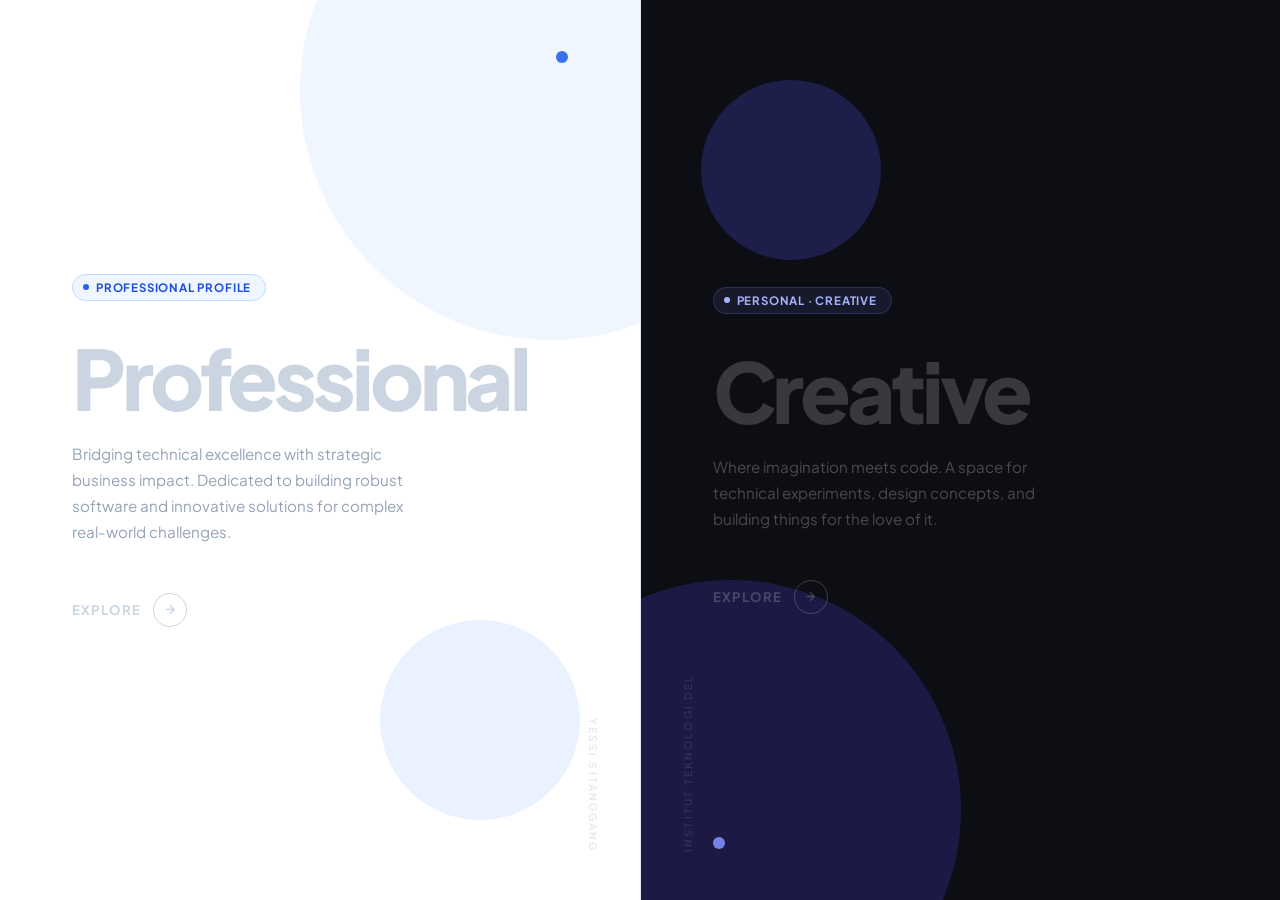
==== commit 9310c0c3: "Profesional portofolio" ====
--- a/index.html
+++ b/index.html
@@ -1,1169 +1,367 @@
 <!DOCTYPE html>
-<html lang="en">
+<html lang="id">
 <head>
     <meta charset="UTF-8">
     <meta name="viewport" content="width=device-width, initial-scale=1.0">
-    <title>Yessi Sitanggang - Personal Portfolio ✨</title>
-    <link rel="stylesheet" href="style.css">
-    <link rel="icon" href="assets/favicon.ico" type="image/x-icon">
-    <link href="https://fonts.googleapis.com/css2?family=Dancing+Script:wght@400;500;600;700&family=Poppins:wght@300;400;500;600;700&family=Pacifico&family=Quicksand:wght@300;400;500;600;700&display=swap" rel="stylesheet">
-    <link rel="stylesheet" href="https://cdnjs.cloudflare.com/ajax/libs/font-awesome/6.4.0/css/all.min.css">
+    <title>Yessi Sitanggang</title>
+    <link href="https://fonts.googleapis.com/css2?family=Plus+Jakarta+Sans:wght@300;400;500;600;700;800&display=swap" rel="stylesheet">
     <style>
-        /* =============================================
-           TAMBAHAN CSS UNTUK SECTION BARU
-           ============================================= */
-
-        /* ---- Download CV Button ---- */
-        .magical-btn.cv-btn {
-            background: linear-gradient(135deg, #9370DB 0%, #8A2BE2 100%);
-            color: #fff;
-            box-shadow: 0 15px 35px rgba(147,112,219,0.4);
-        }
-        .magical-btn.cv-btn:hover {
-            transform: translateY(-3px);
-            box-shadow: 0 20px 40px rgba(147,112,219,0.5);
-        }
-
-        /* ---- Hero CTA: tombol tidak wrap, teks satu baris ---- */
-        .hero-cta {
+        * { box-sizing: border-box; margin: 0; padding: 0; }
+
+        html, body {
+            width: 100%; height: 100dvh;
+            overflow: hidden;
+            font-family: 'Plus Jakarta Sans', sans-serif;
+        }
+
+        /* ─── LAYOUT ─── */
+        .container {
             display: flex;
-            flex-wrap: nowrap;
+            width: 100vw;
+            height: 100dvh;
+        }
+
+        .side {
+            flex: 1;
+            position: relative;
+            display: flex;
             align-items: center;
-            gap: 0.85rem;
-        }
-        .hero-cta .magical-btn {
-            white-space: nowrap;
-            padding: 0.75rem 1.5rem;
-            font-size: 0.88rem;
-            flex-shrink: 0;
-        }
-        .hero-cta .magical-btn i {
-            font-size: 0.8rem;
-        }
-
-        /* ---- Scroll magic: posisi lebih jauh dari tombol ---- */
-        .scroll-magic {
-            bottom: 1.2rem;
-        }
-        .scroll-magic .magic-wand {
-            display: none; /* hapus icon wand agar tidak crowded */
-        }
-
-        /* ---- About section: kolom kanan align ke atas (flex-start) ---- */
-        .about-content {
-            align-items: flex-start !important;
-        }
-        .about-visual {
-            position: sticky;
-            top: 100px;
-        }
-
-        /* ---- Certifications Section ---- */
-        .certifications-section {
-            padding: 8rem 0;
-            background: linear-gradient(135deg, #FFFFFF 0%, #F0F0FF 100%);
-        }
-        .cert-grid {
-            display: grid;
-            grid-template-columns: repeat(auto-fit, minmax(280px, 1fr));
-            gap: 2rem;
-        }
-        .cert-card {
-            background: rgba(255,255,255,0.8);
-            backdrop-filter: blur(20px);
-            border: 1px solid rgba(200,162,200,0.3);
-            border-radius: 24px;
-            padding: 2rem;
-            display: flex;
-            flex-direction: column;
-            gap: 0.75rem;
-            transition: all 0.3s ease;
-            box-shadow: 0 8px 24px rgba(200,162,200,0.15);
+            justify-content: flex-start;
+            padding: 5rem 4.5rem;
+            overflow: hidden;
+            text-decoration: none;
+            transition: flex 0.7s cubic-bezier(0.22, 1, 0.36, 1);
+            cursor: pointer;
+        }
+
+        .side:hover { flex: 1.4; }
+
+        /* ─── LEFT: WHITE / PROFESSIONAL ─── */
+        .side-pro {
+            background: #ffffff;
+            border-right: 1px solid #e2e8f0;
+        }
+
+        /* ─── RIGHT: NEAR-BLACK / CREATIVE ─── */
+        .side-cre {
+            background: #0c0e14;
+        }
+
+        /* ─── DECORATIVE SHAPES (subtle geometry) ─── */
+        .shape {
+            position: absolute;
+            border-radius: 50%;
+            pointer-events: none;
+            transition: transform 0.9s cubic-bezier(0.22, 1, 0.36, 1), opacity 0.7s ease;
+            z-index: 0;
+        }
+
+        /* Pro shapes — blue/slate tones on white */
+        .pro-circle-1 {
+            width: 500px; height: 500px;
+            background: #eff6ff;
+            top: -160px; right: -160px;
+            opacity: 0.9;
+        }
+        .pro-circle-2 {
+            width: 200px; height: 200px;
+            background: #dbeafe;
+            bottom: 80px; right: 60px;
+            opacity: 0.6;
+        }
+        .pro-dot {
+            width: 12px; height: 12px;
+            background: #2563eb;
+            top: 3.2rem; right: 4.5rem;
+            border-radius: 50%;
+            opacity: 0.9;
+        }
+
+        .side-pro:hover .pro-circle-1 { transform: scale(1.12) translate(20px, -20px); }
+        .side-pro:hover .pro-circle-2 { transform: scale(1.3); opacity: 1; }
+
+        /* Creative shapes — indigo/violet tones on dark */
+        .cre-circle-1 {
+            width: 460px; height: 460px;
+            background: #1e1b4b;
+            bottom: -140px; left: -140px;
+            opacity: 0.9;
+        }
+        .cre-circle-2 {
+            width: 180px; height: 180px;
+            background: #312e81;
+            top: 80px; left: 60px;
+            opacity: 0.5;
+        }
+        .cre-dot {
+            width: 12px; height: 12px;
+            background: #818cf8;
+            bottom: 3.2rem; left: 4.5rem;
+            border-radius: 50%;
+            opacity: 0.9;
+        }
+
+        .side-cre:hover .cre-circle-1 { transform: scale(1.12) translate(-20px, 20px); }
+        .side-cre:hover .cre-circle-2 { transform: scale(1.3); opacity: 0.8; }
+
+        /* ─── CONTENT ─── */
+        .content {
             position: relative;
-            overflow: hidden;
-        }
-        .cert-card::before {
-            content: '';
-            position: absolute;
-            top: 0; left: 0; right: 0;
-            height: 4px;
-            border-radius: 24px 24px 0 0;
-        }
-        .cert-card.oracle::before  { background: linear-gradient(135deg, #C00 0%, #F00 100%); }
-        .cert-card.coursera::before { background: linear-gradient(135deg, #0056D3 0%, #00AAFF 100%); }
-        .cert-card.microsoft::before { background: linear-gradient(135deg, #00A4EF 0%, #7FBA00 100%); }
-        .cert-card.myskill::before  { background: linear-gradient(135deg, #FF6B6B 0%, #FFB347 100%); }
-        .cert-card:hover {
-            transform: translateY(-8px);
-            box-shadow: 0 20px 40px rgba(147,112,219,0.2);
-        }
-        .cert-issuer-badge {
+            z-index: 2;
+        }
+
+        /* BADGE */
+        .badge {
             display: inline-flex;
             align-items: center;
-            gap: 6px;
-            font-size: 0.78rem;
+            gap: 7px;
+            padding: 5px 14px 5px 10px;
+            border-radius: 999px;
+            font-size: 0.72rem;
             font-weight: 700;
+            letter-spacing: 0.07em;
             text-transform: uppercase;
-            letter-spacing: 0.05em;
-            padding: 4px 12px;
-            border-radius: 20px;
-            width: fit-content;
-        }
-        .cert-issuer-badge.oracle  { background: #FDECEA; color: #C00; }
-        .cert-issuer-badge.coursera { background: #E8F1FF; color: #0056D3; }
-        .cert-issuer-badge.microsoft { background: #E6F4FF; color: #00A4EF; }
-        .cert-issuer-badge.myskill  { background: #FFF0E6; color: #FF6B35; }
-        .cert-name {
-            font-family: 'Poppins', sans-serif;
-            font-size: 1rem;
-            font-weight: 600;
-            color: #4A4A4A;
-            line-height: 1.4;
-        }
-        .cert-meta {
-            font-size: 0.82rem;
-            color: #6B6B6B;
-            display: flex;
-            align-items: center;
-            gap: 6px;
-        }
-        .cert-meta i { color: #C8A2C8; font-size: 0.78rem; }
-        .cert-highlight {
-            font-size: 0.8rem;
-            font-weight: 600;
-            color: #9370DB;
-            background: #F0E8FF;
-            border-radius: 8px;
-            padding: 4px 10px;
-            width: fit-content;
-        }
-
-        /* ---- Leadership & Organizations Section ---- */
-        .leadership-section {
-            padding: 8rem 0;
-            background: linear-gradient(135deg, #F8F0FF 0%, #E6E6FA 100%);
-        }
-        .leadership-grid {
-            display: grid;
-            grid-template-columns: repeat(auto-fit, minmax(320px, 1fr));
-            gap: 2rem;
-        }
-        .leadership-card {
-            background: rgba(255,255,255,0.75);
-            backdrop-filter: blur(20px);
-            border: 1px solid rgba(200,162,200,0.3);
-            border-radius: 24px;
-            padding: 2.5rem;
-            transition: all 0.3s ease;
-            box-shadow: 0 8px 24px rgba(200,162,200,0.15);
-            position: relative;
-            overflow: hidden;
-        }
-        .leadership-card::after {
-            content: '';
-            position: absolute;
-            bottom: -40px; right: -40px;
-            width: 120px; height: 120px;
-            background: var(--gradient-lilac);
-            border-radius: 50%;
-            opacity: 0.07;
-        }
-        .leadership-card:hover {
-            transform: translateY(-8px);
-            box-shadow: 0 20px 40px rgba(147,112,219,0.2);
-        }
-        .leadership-icon {
-            width: 64px; height: 64px;
-            background: linear-gradient(135deg, #C8A2C8 0%, #DDA0DD 100%);
-            border-radius: 18px;
-            display: flex; align-items: center; justify-content: center;
-            font-size: 1.8rem;
-            margin-bottom: 1.25rem;
-            box-shadow: 0 8px 20px rgba(200,162,200,0.3);
-        }
-        .leadership-period {
-            display: inline-block;
-            font-size: 0.78rem;
-            font-weight: 600;
-            color: #FF69B4;
-            background: #FFF0F5;
-            border-radius: 20px;
-            padding: 3px 12px;
-            margin-bottom: 0.75rem;
-        }
-        .leadership-card h3 {
-            font-family: 'Dancing Script', cursive;
-            font-size: 1.6rem;
-            color: #9370DB;
-            margin-bottom: 0.25rem;
-        }
-        .leadership-card h4 {
-            font-size: 0.9rem;
-            font-weight: 600;
-            color: #C8A2C8;
-            margin-bottom: 1rem;
-        }
-        .leadership-card ul {
-            list-style: none;
-            display: flex;
-            flex-direction: column;
-            gap: 0.6rem;
-        }
-        .leadership-card ul li {
-            font-size: 0.9rem;
-            color: #6B6B6B;
-            line-height: 1.55;
-            padding-left: 1.25rem;
-            position: relative;
-        }
-        .leadership-card ul li::before {
-            content: '🌸';
-            position: absolute;
-            left: 0;
-            font-size: 0.7rem;
-            top: 2px;
-        }
-        .leadership-badge {
+            margin-bottom: 2.2rem;
+            transition: all 0.5s ease;
+        }
+
+        .badge-pro {
+            background: #eff6ff;
+            color: #1d4ed8;
+            border: 1px solid #bfdbfe;
+        }
+        .side-pro:hover .badge-pro {
+            background: #2563eb;
+            color: #ffffff;
+            border-color: #2563eb;
+        }
+
+        .badge-cre {
+            background: rgba(129,140,248,0.1);
+            color: #a5b4fc;
+            border: 1px solid rgba(129,140,248,0.2);
+        }
+        .side-cre:hover .badge-cre {
+            background: #6366f1;
+            color: #ffffff;
+            border-color: #6366f1;
+        }
+
+        .badge-pulse {
+            width: 6px; height: 6px;
+            border-radius: 50%;
+            animation: pulse 2s infinite;
+        }
+        .badge-pro .badge-pulse { background: #2563eb; }
+        .side-pro:hover .badge-pro .badge-pulse { background: #fff; }
+        .badge-cre .badge-pulse { background: #a5b4fc; }
+        .side-cre:hover .badge-cre .badge-pulse { background: #fff; }
+
+        @keyframes pulse {
+            0%, 100% { opacity: 1; transform: scale(1); }
+            50% { opacity: 0.5; transform: scale(0.75); }
+        }
+
+        /* TITLE */
+        .title {
+            font-size: clamp(3.8rem, 6.5vw, 6rem);
+            font-weight: 800;
+            letter-spacing: -0.05em;
+            line-height: 1;
+            margin-bottom: 1.4rem;
+            transition: all 0.7s cubic-bezier(0.22, 1, 0.36, 1);
+        }
+
+        .title-pro { color: #cbd5e1; }
+        .side-pro:hover .title-pro {
+            color: #0f172a;
+        }
+
+        .title-cre { color: rgba(255,255,255,0.18); }
+        .side-cre:hover .title-cre {
+            color: #ffffff;
+        }
+
+        /* DESC */
+        .desc {
+            font-size: 0.95rem;
+            line-height: 1.7;
+            margin-bottom: 3rem;
+            max-width: 340px;
+            font-weight: 400;
+            transition: color 0.5s ease;
+        }
+
+        .desc-pro { color: #94a3b8; }
+        .side-pro:hover .desc-pro { color: #475569; }
+
+        .desc-cre { color: rgba(255,255,255,0.25); }
+        .side-cre:hover .desc-cre { color: rgba(255,255,255,0.65); }
+
+        /* CTA */
+        .cta {
             display: inline-flex;
             align-items: center;
-            gap: 5px;
-            margin-top: 1.25rem;
-            font-size: 0.78rem;
+            gap: 12px;
+            font-size: 0.82rem;
             font-weight: 700;
+            letter-spacing: 0.08em;
+            text-transform: uppercase;
+            transition: all 0.5s ease;
+        }
+
+        .cta-pro { color: #cbd5e1; }
+        .side-pro:hover .cta-pro { color: #2563eb; }
+
+        .cta-cre { color: rgba(255,255,255,0.2); }
+        .side-cre:hover .cta-cre { color: #a5b4fc; }
+
+        .cta-icon {
+            width: 34px; height: 34px;
+            border-radius: 50%;
+            border: 1.5px solid currentColor;
+            display: flex; align-items: center; justify-content: center;
+            transition: transform 0.5s cubic-bezier(0.22, 1, 0.36, 1), background 0.4s ease;
+        }
+
+        .side-pro:hover .cta-pro .cta-icon {
+            transform: translateX(8px);
+            background: #2563eb;
+            border-color: #2563eb;
             color: #fff;
-            background: linear-gradient(135deg, #9370DB 0%, #DDA0DD 100%);
-            padding: 5px 14px;
-            border-radius: 20px;
-        }
-
-        /* ---- Skills Tags (tambahan di About section) ---- */
-        .skills-tags-wrap {
-            margin-top: 2rem;
-        }
-        .skills-tags-wrap h4 {
-            font-family: 'Dancing Script', cursive;
-            font-size: 1.4rem;
-            color: #9370DB;
-            margin-bottom: 1rem;
-        }
-        .tags-group {
-            margin-bottom: 1rem;
-        }
-        .tags-group-label {
-            font-size: 0.75rem;
-            font-weight: 700;
+        }
+        .side-cre:hover .cta-cre .cta-icon {
+            transform: translateX(8px);
+            background: #6366f1;
+            border-color: #6366f1;
+            color: #fff;
+        }
+
+        /* ─── DIM OPPOSITE SIDE ─── */
+        .container:has(.side-pro:hover) .side-cre {
+            opacity: 0.3;
+            filter: grayscale(60%);
+            transition: opacity 0.7s ease, filter 0.7s ease;
+        }
+        .container:has(.side-cre:hover) .side-pro {
+            opacity: 0.3;
+            filter: grayscale(60%);
+            transition: opacity 0.7s ease, filter 0.7s ease;
+        }
+
+        /* ─── CENTER MARKER ─── */
+        .center-mark {
+            position: fixed;
+            left: 50%;
+            top: 50%;
+            transform: translate(-50%, -50%);
+            z-index: 10;
+            pointer-events: none;
+        }
+
+        .center-badge {
+            width: 42px; height: 42px;
+            border-radius: 50%;
+            background: #ffffff;
+            border: 1px solid #e2e8f0;
+            box-shadow: 0 2px 12px rgba(0,0,0,0.1);
+            display: flex; align-items: center; justify-content: center;
+            font-size: 0.58rem;
+            font-weight: 800;
+            letter-spacing: 0.05em;
+            color: #334155;
+        }
+
+        /* ─── VERTICAL NAME ─── */
+        .vertical-name {
+            position: absolute;
+            bottom: 3rem;
+            font-size: 0.65rem;
+            font-weight: 600;
+            letter-spacing: 0.2em;
             text-transform: uppercase;
-            letter-spacing: 0.06em;
-            color: #C8A2C8;
-            margin-bottom: 0.5rem;
-        }
-        .tags-row {
-            display: flex;
-            flex-wrap: wrap;
-            gap: 0.5rem;
-        }
-        .skill-tag {
-            font-size: 0.78rem;
-            font-weight: 500;
-            padding: 4px 12px;
-            border-radius: 20px;
-            border: 1px solid rgba(200,162,200,0.4);
-            background: rgba(255,255,255,0.7);
-            color: #4A4A4A;
-            transition: all 0.2s;
-        }
-        .skill-tag:hover {
-            background: linear-gradient(135deg, #C8A2C8, #DDA0DD);
-            color: #fff;
-            border-color: transparent;
-        }
-        .skill-tag.purple { border-color: rgba(147,112,219,0.4); }
-        .skill-tag.pink   { border-color: rgba(255,105,180,0.4); }
-
-        /* ---- Timeline: Scrum badge ---- */
-        .scrum-badge {
-            display: inline-flex;
-            align-items: center;
-            gap: 5px;
-            font-size: 0.75rem;
-            font-weight: 700;
-            background: linear-gradient(135deg, #FF69B4, #DDA0DD);
-            color: #fff;
-            padding: 3px 12px;
-            border-radius: 20px;
-            margin-top: 0.5rem;
-        }
-
-        /* ---- Hero Stats responsive tweak ---- */
-        .hero-stats .stat-item:last-child .stat-number { font-size: 1.5rem; }
-
-        /* Override hero-stats & cta margin agar tombol tidak mepet scroll text */
-        .hero-stats {
-            margin-bottom: 1.5rem !important;
-        }
-        .hero-cta {
-            margin-bottom: 2.5rem;
-        }
-
-        /* ---- Responsive for new sections ---- */
-        @media (max-width: 768px) {
-            .cert-grid, .leadership-grid {
-                grid-template-columns: 1fr;
-            }
-            .certifications-section,
-            .leadership-section {
-                padding: 5rem 0;
-            }
-        }
-        @media (max-width: 1366px) {
-            .certifications-section,
-            .leadership-section {
-                padding: 6rem 0;
-            }
-            .cert-grid {
-                grid-template-columns: repeat(auto-fit, minmax(240px, 1fr));
-                gap: 1.5rem;
-            }
-            .leadership-grid {
-                grid-template-columns: repeat(auto-fit, minmax(280px, 1fr));
-                gap: 1.5rem;
-            }
-            /* tombol hero lebih kecil di layar 1366px */
-            .hero-cta .magical-btn {
-                padding: 0.65rem 1.1rem;
-                font-size: 0.8rem;
-                gap: 0.35rem;
-            }
-        }
-
-        /* Mobile: izinkan wrap hanya di layar kecil */
-        @media (max-width: 600px) {
-            .hero-cta {
-                flex-wrap: wrap;
-            }
-            .hero-cta .magical-btn {
-                flex: 1 1 auto;
-                justify-content: center;
-            }
-            .about-visual {
-                position: static;
-            }
+            writing-mode: vertical-rl;
+            transition: opacity 0.5s ease;
+            z-index: 2;
+        }
+
+        .vname-pro { right: 2.5rem; color: #e2e8f0; }
+        .side-pro:hover .vname-pro { color: #94a3b8; }
+
+        .vname-cre { left: 2.5rem; color: rgba(255,255,255,0.1); writing-mode: vertical-lr; transform: rotate(180deg); }
+        .side-cre:hover .vname-cre { color: rgba(255,255,255,0.25); }
+
+        /* ─── RESPONSIVE ─── */
+        @media (max-width: 680px) {
+            html, body { overflow-y: auto; }
+            .container { flex-direction: column; height: auto; }
+            .side { flex: none !important; min-height: 52dvh; justify-content: flex-start; padding: 3rem 2.5rem; }
+            .center-mark { display: none; }
+            .vertical-name { display: none; }
+            .title { font-size: 3.5rem; }
+            .container:has(.side-pro:hover) .side-cre,
+            .container:has(.side-cre:hover) .side-pro { opacity: 1; filter: none; }
         }
     </style>
 </head>
 <body>
-    <!-- Magical Cursor -->
-    <div class="magical-cursor">
-        <div class="cursor-sparkle"></div>
-        <div class="cursor-trail"></div>
-    </div>
-
-    <!-- Floating Magic Elements -->
-    <div class="magic-container">
-        <div class="floating-hearts"></div>
-        <div class="floating-stars"></div>
-        <div class="floating-butterflies"></div>
-        <div class="magical-sparkles"></div>
-    </div>
-
-    <!-- Navigation -->
-    <nav class="dreamy-nav">
-        <div class="nav-container">
-            <div class="logo">
-                <span class="logo-text">Yessi</span>
-                <span class="logo-accent">Sitanggang</span>
-                <div class="logo-sparkle">✨</div>
+
+<div class="container">
+
+    <!-- LEFT: PROFESSIONAL -->
+    <a href="professional.html" class="side side-pro">
+        <div class="shape pro-circle-1"></div>
+        <div class="shape pro-circle-2"></div>
+        <div class="shape pro-dot"></div>
+
+        <div class="content">
+            <div class="badge badge-pro">
+                <span class="badge-pulse"></span>
+                PROFESSIONAL PROFILE
             </div>
-            <ul class="nav-menu">
-                <li><a href="#home" class="nav-link">Home</a></li>
-                <li><a href="#about" class="nav-link">About</a></li>
-                <li><a href="#portfolio" class="nav-link">Portfolio</a></li>
-                <li><a href="#experience" class="nav-link">Experience</a></li>
-                <li><a href="#leadership" class="nav-link">Leadership</a></li>
-                <li><a href="#certifications" class="nav-link">Certifications</a></li>
-                <li><a href="#contact" class="nav-link">Contact</a></li>
-            </ul>
-            <div class="nav-toggle">
-                <span></span>
-                <span></span>
-                <span></span>
-            </div>
-        </div>
-    </nav>
-
-    <!-- Hero Section -->
-    <section id="home" class="hero-section">
-        <div class="hero-background">
-            <div class="gradient-orbs"></div>
-            <div class="floating-petals"></div>
-        </div>
-        <div class="hero-content">
-            <div class="hero-text">
-                <div class="magical-greeting">
-                    <span class="greeting-emoji">🌸</span>
-                    <span class="greeting-text">Hello, I'm Yessi!</span>
-                    <span class="greeting-emoji">🦋</span>
-                </div>
-                <h1 class="hero-title">
-                    <span class="title-line">Mobile Developer</span>
-                    <span class="title-line">& Fullstack Developer</span>
-                </h1>
-                <p class="hero-subtitle">Informatics Graduate from Institut Teknologi Del · Creating beautiful digital experiences with modern technologies and user-centered design ✨</p>
-                <div class="hero-stats">
-                    <div class="stat-item">
-                        <div class="stat-number">3.52</div>
-                        <div class="stat-label">GPA / 4.00</div>
-                    </div>
-                    <div class="stat-item">
-                        <div class="stat-number">10+</div>
-                        <div class="stat-label">Projects</div>
-                    </div>
-                    <div class="stat-item">
-                        <div class="stat-number">3</div>
-                        <div class="stat-label">Internships</div>
-                    </div>
-                </div>
-                <div class="hero-cta">
-                    <a href="#portfolio" class="magical-btn primary">
-                        <span>View My Work</span>
-                        <i class="fas fa-magic"></i>
-                    </a>
-                    <!-- ✅ TAMBAHAN: Tombol Download CV -->
-                    <a href="assets/Yessi_Sitanggang_CV_ODP.pdf" download class="magical-btn cv-btn">
-                        <span>Download CV</span>
-                        <i class="fas fa-download"></i>
-                    </a>
-                    <a href="#contact" class="magical-btn secondary">
-                        <span>Let's Connect</span>
-                        <i class="fas fa-heart"></i>
-                    </a>
-                </div>
-            </div>
-            <div class="hero-visual">
-                <div class="magical-avatar">
-                    <div class="avatar-glow"></div>
-                    <div class="avatar-frame">
-                        <img src="assets/Profil4.jpg" alt="Yessi Sitanggang Profile Photo">
-                        <div class="avatar-sparkles"></div>
-                    </div>
-                    <div class="floating-elements">
-                        <div class="element heart">💜</div>
-                        <div class="element star">⭐</div>
-                        <div class="element flower">🌸</div>
-                        <div class="element butterfly">🦋</div>
-                    </div>
+            <h1 class="title title-pro">Professional</h1>
+            <p class="desc desc-pro">Bridging technical excellence with strategic business impact. Dedicated to building robust software and innovative solutions for complex real-world challenges.</p>
+            <div class="cta cta-pro">
+                Explore
+                <div class="cta-icon">
+                    <svg width="13" height="13" viewBox="0 0 24 24" fill="none" stroke="currentColor" stroke-width="2.5" stroke-linecap="round" stroke-linejoin="round">
+                        <path d="M5 12h14M12 5l7 7-7 7"/>
+                    </svg>
                 </div>
             </div>
         </div>
-        <div class="scroll-magic" style="bottom:1rem; gap:0.4rem;">
-            <span style="font-size:1.2rem;">✨</span>
-            <span>Scroll for magic</span>
-        </div>
-    </section>
-
-    <!-- About Section -->
-    <section id="about" class="about-section">
-        <div class="container">
-            <div class="section-header">
-                <span class="section-tag">✨ About Me ✨</span>
-                <h2 class="section-title">My Journey</h2>
+
+        <span class="vertical-name vname-pro">Yessi Sitanggang</span>
+    </a>
+
+    
+
+    <!-- RIGHT: CREATIVE -->
+    <a href="casual.html" class="side side-cre">
+        <div class="shape cre-circle-1"></div>
+        <div class="shape cre-circle-2"></div>
+        <div class="shape cre-dot"></div>
+
+        <div class="content">
+            <div class="badge badge-cre">
+                <span class="badge-pulse"></span>
+                Personal · Creative
             </div>
-            <div class="about-content">
-                <div class="about-text">
-                    <div class="dreamy-text-block">
-                        <div class="block-icon">🎓</div>
-                        <h3>Academic Excellence</h3>
-                        <!-- ✅ DIPERBARUI: GPA 3.52, tambah info beasiswa merit -->
-                        <p>Informatics graduate candidate from Institut Teknologi Del with a GPA of 3.52/4.00 — ranked among merit scholarship recipients for three consecutive semesters. Thesis defense completed; awaiting official graduation (Sep 2026).</p>
-                    </div>
-                    <div class="dreamy-text-block">
-                        <div class="block-icon">💻</div>
-                        <h3>Technical Expertise</h3>
-                        <p>Experienced in translating user and business needs into mobile and web solutions using Flutter, Dart, Kotlin, Laravel, C#, and more. Strong foundation in UI/UX, REST API integration, databases, and Functional Specification Document implementation.</p>
-                    </div>
-                    <!-- ✅ TAMBAHAN: blok kepemimpinan yang sebelumnya tidak ada -->
-                    <div class="dreamy-text-block">
-                        <div class="block-icon">👑</div>
-                        <h3>Leadership & Collaboration</h3>
-                        <p>Demonstrated leadership as a Scrum Team Leader across multiple projects, lecturer assistant for Basic Mathematics I & II, student mentor (Kakak Asuh), and organization member — building strong communication, team coordination, and user-driven decision-making skills.</p>
-                    </div>
-                    <div class="dreamy-text-block">
-                        <div class="block-icon">🌟</div>
-                        <h3>Professional Growth</h3>
-                        <p>Completed three sequential internships at PT. Tera Multi Wahana, PT. Suzuki Finance Indonesia, and Zonaebt.com — gaining real-world experience in cross-functional collaboration, system development, and agile workflows. Passionate about creating meaningful solutions and continuously learning.</p>
-                    </div>
-
-                    <!-- ✅ TAMBAHAN: Skills tags yang sebelumnya tidak ada di about -->
-                    <div class="skills-tags-wrap">
-                        <h4>🛠️ Skills & Tech Stack</h4>
-                        <div class="tags-group">
-                            <div class="tags-group-label">Product & Business</div>
-                            <div class="tags-row">
-                                <span class="skill-tag purple">System Requirement Analysis</span>
-                                <span class="skill-tag purple">Business Process</span>
-                                <span class="skill-tag purple">Agile / Scrum</span>
-                                <span class="skill-tag purple">Sprint Planning</span>
-                                <span class="skill-tag purple">Backlog Management</span>
-                                <span class="skill-tag purple">User-Centered Design</span>
-                            </div>
-                        </div>
-                        <div class="tags-group">
-                            <div class="tags-group-label">Technical</div>
-                            <div class="tags-row">
-                                <span class="skill-tag">Flutter</span>
-                                <span class="skill-tag">Dart</span>
-                                <span class="skill-tag">Kotlin</span>
-                                <span class="skill-tag">C#</span>
-                                <span class="skill-tag">Laravel Blade</span>
-                                <span class="skill-tag">JavaScript</span>
-                                <span class="skill-tag">SQL Server</span>
-                                <span class="skill-tag">MySQL</span>
-                                <span class="skill-tag">Firebase</span>
-                                <span class="skill-tag">REST API</span>
-                                <span class="skill-tag">Figma</span>
-                                <span class="skill-tag">Git</span>
-                            </div>
-                        </div>
-                        <div class="tags-group">
-                            <div class="tags-group-label">Soft Skills</div>
-                            <div class="tags-row">
-                                <span class="skill-tag pink">Leadership</span>
-                                <span class="skill-tag pink">Team Coordination</span>
-                                <span class="skill-tag pink">Analytical Thinking</span>
-                                <span class="skill-tag pink">Problem-Solving</span>
-                                <span class="skill-tag pink">Adaptability</span>
-                                <span class="skill-tag pink">Resilience</span>
-                            </div>
-                        </div>
-                    </div>
-                </div>
-                <div class="about-visual">
-                    <div class="skills-constellation">
-                        <div class="skill-star" data-skill="Frontend Development" data-level="95">
-                            <div class="star-icon">💻</div>
-                            <span>Frontend Development</span>
-                            <div class="skill-glow"></div>
-                        </div>
-                        <div class="skill-star" data-skill="UI/UX Design" data-level="88">
-                            <div class="star-icon">🎨</div>
-                            <span>UI/UX Design</span>
-                            <div class="skill-glow"></div>
-                        </div>
-                        <div class="skill-star" data-skill="Mobile Development" data-level="85">
-                            <div class="star-icon">📱</div>
-                            <span>Mobile Development</span>
-                            <div class="skill-glow"></div>
-                        </div>
-                        <!-- ✅ DIUBAH: dari "Web Developer" jadi "Scrum Team Leader" -->
-                        <div class="skill-star" data-skill="Scrum Leadership" data-level="90">
-                            <div class="star-icon">👑</div>
-                            <span>Scrum Leadership</span>
-                            <div class="skill-glow"></div>
-                        </div>
-                    </div>
-                    <div class="dreamy-card">
-                        <div class="card-aurora"></div>
-                        <div class="card-content">
-                            <div class="about-image">
-                                <img src="assets/gambar1.jpg" alt="Yessi at work">
-                            </div>
-                            <div class="achievement-garden">
-                                <div class="achievement-flower">
-                                    <div class="flower-center">10+</div>
-                                    <div class="flower-petals">Projects</div>
-                                </div>
-                                <!-- ✅ DIUBAH: dari "2+ Years" jadi "3 Internships" -->
-                                <div class="achievement-flower">
-                                    <div class="flower-center">3</div>
-                                    <div class="flower-petals">Internships</div>
-                                </div>
-                                <div class="achievement-flower">
-                                    <div class="flower-center">3.52</div>
-                                    <div class="flower-petals">GPA</div>
-                                </div>
-                            </div>
-                            <div class="magical-quote">
-                                <p>"Experienced in translating user and business needs into digital solutions — ready to grow and lead with purpose 💜"</p>
-                            </div>
-                        </div>
-                    </div>
+            <h1 class="title title-cre">Creative</h1>
+            <p class="desc desc-cre"> Where imagination meets code. A space for technical experiments, design concepts, and building things for the love of it.</p>
+            <div class="cta cta-cre">
+                Explore
+                <div class="cta-icon">
+                    <svg width="13" height="13" viewBox="0 0 24 24" fill="none" stroke="currentColor" stroke-width="2.5" stroke-linecap="round" stroke-linejoin="round">
+                        <path d="M5 12h14M12 5l7 7-7 7"/>
+                    </svg>
                 </div>
             </div>
         </div>
-    </section>
-
-    <!-- Portfolio Section -->
-    <section id="portfolio" class="portfolio-section">
-        <div class="container">
-            <div class="section-header">
-                <span class="section-tag">🎨 Portfolio 🎨</span>
-                <h2 class="section-title">My Projects</h2>
-            </div>
-            <div class="portfolio-filter">
-                <button class="filter-btn active" data-filter="all">✨ All Projects</button>
-                <button class="filter-btn" data-filter="web">🌐 Web Development</button>
-                <button class="filter-btn" data-filter="mobile">📱 Mobile Apps</button>
-                <button class="filter-btn" data-filter="design">🎨 UI/UX Design</button>
-            </div>
-            <div class="portfolio-gallery">
-                <!-- ✅ DIPERBARUI: Deskripsi SIMBA web diperkaya dengan peran Scrum Team Leader -->
-                <div class="portfolio-item magical-project" data-category="web">
-                    <div class="project-frame">
-                        <img src="assets/Dashboard.png" alt="SIMBA - Student Management System">
-                        <div class="project-overlay">
-                            <div class="project-magic">
-                                <h3>SIMBA (Web) — Sistem Informasi Manajemen Bimbingan Mahasiswa</h3>
-                                <p>Led as <strong>Scrum Team Leader</strong> to deliver web & Android apps within a 5-month timeline. Features: violation tracking, merit points, counseling, and academic advising.</p>
-                                <div class="project-sparkles">
-                                    <span>Scrum Leader</span>
-                                    <span>Laravel-Blade</span>
-                                    <span>CSS</span>
-                                    <span>JavaScript</span>
-                                </div>
-                            </div>
-                            <div class="project-actions">
-                                <button class="project-btn" onclick="window.open('https://github.com/MariaNasution/SIMBA.git', '_blank')">
-                                    <i class="fab fa-github"></i>
-                                </button>
-                            </div>
-                        </div>
-                        <div class="project-glow"></div>
-                    </div>
-                </div>
-
-                <div class="portfolio-item magical-project" data-category="mobile">
-                    <div class="project-frame">
-                        <img src="assets/portofolio.jpg" alt="Portofolioku Android App">
-                        <div class="project-overlay">
-                            <div class="project-magic">
-                                <h3>"Portofolioku" Android App</h3>
-                                <p>Personal portfolio Android application with adaptive layouts supporting various screen sizes and modern UI patterns.</p>
-                                <div class="project-sparkles">
-                                    <span>Kotlin</span>
-                                    <span>Jetpack Compose</span>
-                                    <span>Android</span>
-                                    <span>Responsive</span>
-                                </div>
-                            </div>
-                            <div class="project-actions">
-                                <button class="project-btn" onclick="window.open('https://github.com/ecii123/Aplikasi_Portofolioku.git', '_blank')">
-                                    <i class="fab fa-github"></i>
-                                </button>
-                            </div>
-                        </div>
-                        <div class="project-glow"></div>
-                    </div>
-                </div>
-
-                <div class="portfolio-item magical-project" data-category="web">
-                    <div class="project-frame">
-                        <img src="assets/kenangansenja.jpg" alt="Kedai Kopi Kenangan Senja">
-                        <div class="project-overlay">
-                            <div class="project-magic">
-                                <h3>Kedai Kopi Kenangan Senja</h3>
-                                <p>High-performance responsive coffee shop website with smooth interactions and cross-browser accessibility.</p>
-                                <div class="project-sparkles">
-                                    <span>Laravel-Blade</span>
-                                    <span>CSS</span>
-                                    <span>JavaScript</span>
-                                    <span>Responsive</span>
-                                </div>
-                            </div>
-                            <div class="project-actions">
-                                <button class="project-btn" onclick="window.open('https://github.com/ecii123/kedai-kopi-kenangan-senja.git', '_blank')">
-                                    <i class="fab fa-github"></i>
-                                </button>
-                            </div>
-                        </div>
-                        <div class="project-glow"></div>
-                    </div>
-                </div>
-
-                <!-- ✅ DIPERBARUI: SITA diperkaya dengan info Scrum Leader & nilai A -->
-                <div class="portfolio-item magical-project" data-category="web">
-                    <div class="project-frame">
-                        <img src="assets/sita.jpg" alt="SITA - Final Project Management">
-                        <div class="project-overlay">
-                            <div class="project-magic">
-                                <h3>SITA — Sistem Informasi Tingkat Akhir</h3>
-                                <p>Led Scrum team to deliver a Final Project Management System in 1 month. Designed in Figma, built with Laravel-Blade. Achieved <strong>grade A</strong> for project excellence.</p>
-                                <div class="project-sparkles">
-                                    <span>Scrum Leader</span>
-                                    <span>Figma</span>
-                                    <span>Laravel-Blade</span>
-                                    <span>Grade A ⭐</span>
-                                </div>
-                            </div>
-                            <div class="project-actions">
-                                <button class="project-btn" onclick="window.open('https://github.com/william-napitupulu/SITA.git', '_blank')">
-                                    <i class="fab fa-github"></i>
-                                </button>
-                            </div>
-                        </div>
-                        <div class="project-glow"></div>
-                    </div>
-                </div>
-
-                <div class="portfolio-item magical-project" data-category="mobile">
-                    <div class="project-frame">
-                        <img src="assets/Beranda.png" alt="SIMBA Android">
-                        <div class="project-overlay">
-                            <div class="project-magic">
-                                <h3>SIMBA (Android) — Sistem Informasi Manajemen Bimbingan Mahasiswa</h3>
-                                <p>Android version of SIMBA using Kotlin & Jetpack Compose — replicating core web features with real-time violation tracking and academic advising.</p>
-                                <div class="project-sparkles">
-                                    <span>Kotlin</span>
-                                    <span>Jetpack Compose</span>
-                                    <span>Android</span>
-                                </div>
-                            </div>
-                            <div class="project-actions">
-                                <button class="project-btn" onclick="window.open('https://github.com/pardzheri/pam-2025-simba.git', '_blank')">
-                                    <i class="fas fa-external-link-alt"></i>
-                                </button>
-                            </div>
-                        </div>
-                        <div class="project-glow"></div>
-                    </div>
-                </div>
-
-                <div class="portfolio-item magical-project" data-category="mobile">
-                    <div class="project-frame">
-                        <img src="assets/pertumbuhan.jpg" alt="Human Growth App">
-                        <div class="project-overlay">
-                            <div class="project-magic">
-                                <h3>Human Growth App</h3>
-                                <p>An Android app showing human growth stages from baby to elderly. Tap "Next" to explore each life phase step-by-step.</p>
-                                <div class="project-sparkles">
-                                    <span>Kotlin</span>
-                                    <span>Jetpack Compose</span>
-                                    <span>Android</span>
-                                </div>
-                            </div>
-                            <div class="project-actions">
-                                <button class="project-btn" onclick="window.open('https://github.com/ecii123/Aplikasi_Pertumbuhan_Manusia.git', '_blank')">
-                                    <i class="fas fa-external-link-alt"></i>
-                                </button>
-                            </div>
-                        </div>
-                        <div class="project-glow"></div>
-                    </div>
-                </div>
-
-                <div class="portfolio-item magical-project" data-category="mobile">
-                    <div class="project-frame">
-                        <img src="assets/indeks.jpg" alt="BMI Calculator App">
-                        <div class="project-overlay">
-                            <div class="project-magic">
-                                <h3>Body Mass Index (BMI) Calculator App</h3>
-                                <p>Calculates BMI from weight and height input, then displays a visual result image based on category: underweight, normal, or overweight.</p>
-                                <div class="project-sparkles">
-                                    <span>Kotlin</span>
-                                    <span>Jetpack Compose</span>
-                                    <span>Android</span>
-                                </div>
-                            </div>
-                            <div class="project-actions">
-                                <button class="project-btn" onclick="window.open('https://github.com/ecii123/Aplikasi_Penghitung_BMI_IndeksMassaTubuh.git', '_blank')">
-                                    <i class="fas fa-external-link-alt"></i>
-                                </button>
-                            </div>
-                        </div>
-                        <div class="project-glow"></div>
-                    </div>
-                </div>
-
-                <div class="portfolio-item magical-project" data-category="design">
-                    <div class="project-frame">
-                        <img src="assets/alfa.jpg" alt="Alfagift UI/UX Improvement">
-                        <div class="project-overlay">
-                            <div class="project-magic">
-                                <h3>Alfagift UI/UX Improvement</h3>
-                                <p>UI/UX research, wireframing, prototyping, and usability testing for Tracking and Store Selection features. MySkill Bootcamp final project — graduated with score 88.</p>
-                                <div class="project-sparkles">
-                                    <span>Figma</span>
-                                    <span>User Research</span>
-                                    <span>Prototyping</span>
-                                    <span>Score: 88 ⭐</span>
-                                </div>
-                            </div>
-                            <div class="project-actions">
-                                <button class="project-btn" onclick="window.open('https://drive.google.com/drive/folders/1-V_Rj3ls7pKjGirAZhlqH9IZoZYOUBp-?usp=sharing', '_blank')">
-                                    <i class="fas fa-external-link-alt"></i>
-                                </button>
-                            </div>
-                        </div>
-                        <div class="project-glow"></div>
-                    </div>
-                </div>
-            </div>
-        </div>
-    </section>
-
-    <!-- Experience Section -->
-    <section id="experience" class="experience-section">
-        <div class="container">
-            <div class="section-header">
-                <span class="section-tag">💼 Experience 💼</span>
-                <h2 class="section-title">Work Experience</h2>
-            </div>
-            <div class="experience-timeline">
-                <div class="timeline-item">
-                    <div class="timeline-date">Aug 2025 – Dec 2025</div>
-                    <div class="timeline-content">
-                        <h3>Developer Intern</h3>
-                        <h4>PT. Tera Multi Wahana · Bekasi Selatan</h4>
-                        <p>Developed and enhanced <strong>50+ features</strong> for the Distributor Management System (DMS) by translating Functional Specification Documents into production-ready features using Flutter, Dart, C#, and SQL Server. Collaborated with system analysts and support teams in a cross-functional environment.</p>
-                    </div>
-                </div>
-
-                <div class="timeline-item">
-                    <div class="timeline-date">Jun 2025 – Aug 2025</div>
-                    <div class="timeline-content">
-                        <h3>Mobile Developer Intern</h3>
-                        <h4>PT. Suzuki Finance Indonesia · Jakarta Timur</h4>
-                        <p>Developed the <strong>SMILE module</strong> for the SUFI ONE mobile app using Flutter and Dart — features include direct visit, task visit, history visit, and bearer token authentication. Improved marketing reporting workflow with a user-oriented mobile interface.</p>
-                    </div>
-                </div>
-
-                <div class="timeline-item">
-                    <div class="timeline-date">Jun 2025 – Aug 2025</div>
-                    <div class="timeline-content">
-                        <h3>Frontend Developer Intern</h3>
-                        <h4>Zonaebt.com (PT Bala Biotech Indonesia) · Remote</h4>
-                        <p>Built the <strong>ZonaEBT Carbon Calculator</strong> website from scratch using Laravel — implementing carbon footprint calculation based on scientific formulas and designing a responsive user interface in collaboration with UI/UX and research teams.</p>
-                    </div>
-                </div>
-
-                <!-- ✅ TAMBAHAN: Research Member diperjelas kontribusinya -->
-                <div class="timeline-item">
-                    <div class="timeline-date">May 2024 – Nov 2024</div>
-                    <div class="timeline-content">
-                        <h3>Research Team Member</h3>
-                        <h4>Institut Teknologi Del</h4>
-                        <p>Contributed to a <strong>CNN-based research</strong> using MobileNetV3 architecture for facial skin disorder classification — supporting dataset collection, preparation, and model analysis.</p>
-                    </div>
-                </div>
-
-                <!-- ✅ TAMBAHAN: Assistant Lecturer diperjelas -->
-                <div class="timeline-item">
-                    <div class="timeline-date">Aug 2023 – Apr 2024</div>
-                    <div class="timeline-content">
-                        <h3>Assistant Lecturer — Basic Mathematics I & II</h3>
-                        <h4>Institut Teknologi Del</h4>
-                        <p>Conducted <strong>weekly tutoring sessions</strong> covering material reviews, guided discussions, and problem-solving exercises. Coordinated with the main lecturer to monitor student progress and provide constructive academic feedback.</p>
-                        <div class="scrum-badge"><i class="fas fa-chalkboard-teacher"></i> Teaching Leadership</div>
-                    </div>
-                </div>
-
-                <div class="timeline-item">
-                    <div class="timeline-date">Jun – Jul 2024</div>
-                    <div class="timeline-content">
-                        <h3>UI/UX Bootcamp Graduate</h3>
-                        <h4>MySkill Fullstack Intensive Bootcamp — Batch 15</h4>
-                        <p>Graduated with <strong>Distinction predicate</strong> and final score of 88. Successfully designed and prototyped innovative UI/UX improvement features for the Alfagift application.</p>
-                        <div class="scrum-badge"><i class="fas fa-star"></i> Score: 88 · Distinction</div>
-                    </div>
-                </div>
-            </div>
-        </div>
-    </section>
-
-    <!-- ✅ SECTION BARU: Leadership & Organizations -->
-    <section id="leadership" class="leadership-section">
-        <div class="container">
-            <div class="section-header">
-                <span class="section-tag">👑 Leadership 👑</span>
-                <h2 class="section-title">Leadership & Organizations</h2>
-            </div>
-            <div class="leadership-grid">
-
-                <!-- Scrum Team Leader SIMBA -->
-                <div class="leadership-card">
-                    <div class="leadership-icon">🚀</div>
-                    <div class="leadership-period">Jan 2025 – May 2025</div>
-                    <h3>Scrum Team Leader</h3>
-                    <h4>Project SIMBA · Institut Teknologi Del</h4>
-                    <ul>
-                        <li>Led the Scrum team to deliver SIMBA web & Android apps within a 5-month timeline</li>
-                        <li>Drove task execution, tracked progress, and aligned team toward user-focused project goals</li>
-                        <li>Maintained product consistency across web and mobile platforms</li>
-                    </ul>
-                    <span class="leadership-badge"><i class="fas fa-crown"></i> Team Leader</span>
-                </div>
-
-                <!-- Scrum Team Leader SITA -->
-                <div class="leadership-card">
-                    <div class="leadership-icon">⚡</div>
-                    <div class="leadership-period">Nov 2024 – Dec 2024</div>
-                    <h3>Scrum Team Leader</h3>
-                    <h4>Project SITA · Institut Teknologi Del</h4>
-                    <ul>
-                        <li>Led Scrum team to deliver a web-based Final Project Management System in just 1 month</li>
-                        <li>Managed sprint timeline, planning, backlog, review, and retrospective via Coda</li>
-                        <li>Achieved <strong>Grade A</strong> for project excellence</li>
-                    </ul>
-                    <span class="leadership-badge"><i class="fas fa-star"></i> Grade A · Team Leader</span>
-                </div>
-
-                <!-- Kakak Asuh -->
-                <div class="leadership-card">
-                    <div class="leadership-icon">💜</div>
-                    <div class="leadership-period">Aug 2023 – Sep 2024</div>
-                    <h3>Student Leadership Program</h3>
-                    <h4>Kakak Asuh · Institut Teknologi Del</h4>
-                    <ul>
-                        <li>Led and guided 5 foster siblings in dormitory life and academic subjects</li>
-                        <li>Supervised daily activities, conducted performance assessments, and served as mentor & advisor</li>
-                        <li>Led the "Group of Growing Together" — promoting cleanliness and cultural norms</li>
-                    </ul>
-                    <span class="leadership-badge"><i class="fas fa-heart"></i> Mentor · Advisor</span>
-                </div>
-
-                <!-- Komisi Pemilu -->
-                <div class="leadership-card">
-                    <div class="leadership-icon">🗳️</div>
-                    <div class="leadership-period">May 2024 – Nov 2024</div>
-                    <h3>General Election Commission</h3>
-                    <h4>Himpunan Mahasiswa Informatika · Institut Teknologi Del</h4>
-                    <ul>
-                        <li>Managed election documents, candidate data, voter lists, archiving, and reporting</li>
-                        <li>Coordinated schedules for campaigns, debates, and voting activities</li>
-                        <li>Ensured transparent and well-organized student election processes</li>
-                    </ul>
-                    <span class="leadership-badge"><i class="fas fa-users"></i> Organization Member</span>
-                </div>
-
-            </div>
-        </div>
-    </section>
-
-    <!-- ✅ SECTION BARU: Certifications -->
-    <section id="certifications" class="certifications-section">
-        <div class="container">
-            <div class="section-header">
-                <span class="section-tag">🏆 Certifications 🏆</span>
-                <h2 class="section-title">Achievements & Certificates</h2>
-            </div>
-            <div class="cert-grid">
-
-                <!-- Oracle -->
-                <div class="cert-card oracle">
-                    <span class="cert-issuer-badge oracle"><i class="fas fa-certificate"></i> Oracle</span>
-                    <div class="cert-name">Oracle Cloud Infrastructure 2025 AI Foundations Associate</div>
-                    <div class="cert-meta"><i class="fas fa-calendar-alt"></i> 2025 &nbsp;·&nbsp; Credential ID: 103456813OCI25AICFA</div>
-                    <div class="cert-highlight">☁️ Cloud · AI Foundations</div>
-                </div>
-
-                <!-- Microsoft Elevate -->
-                <div class="cert-card microsoft">
-                    <span class="cert-issuer-badge microsoft"><i class="fab fa-microsoft"></i> Microsoft Elevate</span>
-                    <div class="cert-name">Meningkatkan Kecerdasan Copilot dengan RAG dan Fine-Tuning di Azure</div>
-                    <div class="cert-meta"><i class="fas fa-calendar-alt"></i> May 2026 &nbsp;·&nbsp; ID: ONLOZLSQO0</div>
-                    <div class="cert-highlight">🤖 AI · RAG · Azure — Terbaru 2026</div>
-                </div>
-
-                <!-- Coursera Business Analysis -->
-                <div class="cert-card coursera">
-                    <span class="cert-issuer-badge coursera"><i class="fas fa-graduation-cap"></i> Coursera</span>
-                    <div class="cert-name">Business Analysis & Process Management</div>
-                    <div class="cert-meta"><i class="fas fa-calendar-alt"></i> Jun 2024 &nbsp;·&nbsp; ID: TVVEVT5E2QJ2</div>
-                    <div class="cert-highlight">📊 Business Analysis · Process Management</div>
-                </div>
-
-                <!-- Coursera Excel -->
-                <div class="cert-card coursera">
-                    <span class="cert-issuer-badge coursera"><i class="fas fa-graduation-cap"></i> Coursera</span>
-                    <div class="cert-name">Introduction to Data Analysis using Microsoft Excel</div>
-                    <div class="cert-meta"><i class="fas fa-calendar-alt"></i> Jun 2024 &nbsp;·&nbsp; ID: ZU74JDU6H2XP</div>
-                    <div class="cert-highlight">📈 Data Analysis · Excel</div>
-                </div>
-
-                <!-- MySkill UI/UX -->
-                <div class="cert-card myskill">
-                    <span class="cert-issuer-badge myskill"><i class="fas fa-palette"></i> MySkill</span>
-                    <div class="cert-name">UI/UX Research and Design: Fullstack Intensive Bootcamp — Batch 15</div>
-                    <div class="cert-meta"><i class="fas fa-calendar-alt"></i> 2024 &nbsp;·&nbsp; Final Score: 88 (Distinction)</div>
-                    <div class="cert-highlight">🎨 UI/UX · User Research · Prototyping</div>
-                </div>
-
-                <!-- Dicoding -->
-                <div class="cert-card coursera">
-                    <span class="cert-issuer-badge coursera"><i class="fas fa-code"></i> Dicoding</span>
-                    <div class="cert-name">Front-End Web Developer Learning Path</div>
-                    <div class="cert-meta"><i class="fas fa-calendar-alt"></i> 2024</div>
-                    <div class="cert-highlight">🌐 Frontend · Web Development</div>
-                </div>
-
-            </div>
-        </div>
-    </section>
-
-    <!-- Contact Section -->
-    <section id="contact" class="contact-section">
-        <div class="container">
-            <div class="section-header">
-                <span class="section-tag">💌 Contact 💌</span>
-                <h2 class="section-title">Let's Create Something Amazing</h2>
-            </div>
-            <div class="contact-content">
-                <div class="contact-info">
-                    <div class="dreamy-text-block">
-                        <div class="block-icon">🌸</div>
-                        <h3>Ready to collaborate?</h3>
-                        <p>I'm always excited to work on new projects and bring creative ideas to life. Let's discuss how we can create something amazing together!</p>
-                    </div>
-                    <div class="contact-details">
-                        <div class="contact-item">
-                            <div class="contact-icon">
-                                <i class="fas fa-envelope"></i>
-                            </div>
-                            <div class="contact-text">
-                                <span class="contact-label">Email</span>
-                                <span class="contact-value">ysitanggang096@gmail.com</span>
-                            </div>
-                        </div>
-                        <div class="contact-item">
-                            <div class="contact-icon">
-                                <i class="fas fa-phone"></i>
-                            </div>
-                            <div class="contact-text">
-                                <span class="contact-label">Phone / WhatsApp</span>
-                                <span class="contact-value">+62 812-6328-0007</span>
-                            </div>
-                        </div>
-                        <div class="contact-item">
-                            <div class="contact-icon">
-                                <i class="fas fa-map-marker-alt"></i>
-                            </div>
-                            <div class="contact-text">
-                                <span class="contact-label">Location</span>
-                                <span class="contact-value">Tapanuli Utara, North Sumatra, Indonesia</span>
-                            </div>
-                        </div>
-                    </div>
-                    <div class="social-garden">
-                        <a href="https://www.linkedin.com/in/yessi-sitanggang" class="social-flower" title="LinkedIn" target="_blank">
-                            <i class="fab fa-linkedin"></i>
-                        </a>
-                        <a href="https://github.com/ecii123" class="social-flower" title="GitHub" target="_blank">
-                            <i class="fab fa-github"></i>
-                        </a>
-                        <a href="https://www.instagram.com/yessyyuliana/" class="social-flower" title="Instagram" target="_blank">
-                            <i class="fab fa-instagram"></i>
-                        </a>
-                        <a href="mailto:ysitanggang096@gmail.com" class="social-flower" title="Email">
-                            <i class="fas fa-envelope"></i>
-                        </a>
-                    </div>
-                </div>
-                <div class="contact-form-container">
-                    <form class="dreamy-form" id="contactForm">
-                        <div class="form-row">
-                            <div class="form-group">
-                                <input type="text" id="firstName" name="firstName" required>
-                                <label for="firstName">First Name</label>
-                                <div class="form-sparkle"></div>
-                            </div>
-                            <div class="form-group">
-                                <input type="text" id="lastName" name="lastName" required>
-                                <label for="lastName">Last Name</label>
-                                <div class="form-sparkle"></div>
-                            </div>
-                        </div>
-                        <div class="form-group">
-                            <input type="email" id="email" name="email" required>
-                            <label for="email">Email Address</label>
-                            <div class="form-sparkle"></div>
-                        </div>
-                        <div class="form-group">
-                            <select id="service" name="service" required>
-                                <option value="">Choose collaboration type</option>
-                                <option value="frontend">Frontend Development</option>
-                                <option value="design">UI/UX Design</option>
-                                <option value="mobile">Mobile Development</option>
-                                <option value="consulting">Web Development</option>
-                            </select>
-                            <label for="service">Collaboration Type</label>
-                            <div class="form-sparkle"></div>
-                        </div>
-                        <div class="form-group">
-                            <textarea id="message" name="message" required placeholder="Tell me about your project idea..."></textarea>
-                            <label for="message">Your Project Idea</label>
-                            <div class="form-sparkle"></div>
-                        </div>
-                        <button type="submit" class="magical-btn primary full-width">
-                            <span>Send Message</span>
-                            <i class="fas fa-paper-plane"></i>
-                        </button>
-                    </form>
-                </div>
-            </div>
-        </div>
-    </section>
-
-    <!-- Footer -->
-    <footer class="dreamy-footer">
-        <div class="container">
-            <div class="footer-content">
-                <div class="footer-brand">
-                    <div class="logo">
-                        <span class="logo-text">Yessi</span>
-                        <span class="logo-accent">Sitanggang</span>
-                        <div class="logo-sparkle">✨</div>
-                    </div>
-                    <p>Frontend & Mobile Developer · UI/UX Designer · Scrum Team Leader · Passionate about creating beautiful, user-centered digital experiences ✨</p>
-                </div>
-                <div class="footer-links">
-                    <div class="footer-column">
-                        <h4>Explore</h4>
-                        <ul>
-                            <li><a href="#about">About</a></li>
-                            <li><a href="#portfolio">Portfolio</a></li>
-                            <li><a href="#experience">Experience</a></li>
-                            <li><a href="#leadership">Leadership</a></li>
-                            <li><a href="#certifications">Certifications</a></li>
-                        </ul>
-                    </div>
-                    <div class="footer-column">
-                        <h4>Connect</h4>
-                        <ul>
-                            <li><a href="https://www.linkedin.com/in/yessi-sitanggang" target="_blank">LinkedIn</a></li>
-                            <li><a href="https://github.com/ecii123" target="_blank">GitHub</a></li>
-                            <li><a href="https://www.instagram.com/yessyyuliana/" target="_blank">Instagram</a></li>
-                            <li><a href="#contact">Contact</a></li>
-                        </ul>
-                    </div>
-                </div>
-            </div>
-            <div class="footer-bottom">
-                <p>Made with 💜 by Yessi Sitanggang © 2025 · Institut Teknologi Del</p>
-                <div class="footer-magic"></div>
-            </div>
-        </div>
-    </footer>
-
-    <!-- Success Modal -->
-    <div class="success-modal" id="successModal">
-        <div class="modal-content">
-            <div class="success-animation">
-                <div class="success-heart">💜</div>
-                <div class="success-sparkles">
-                    <span>✨</span>
-                    <span>🌟</span>
-                    <span>💫</span>
-                    <span>⭐</span>
-                </div>
-            </div>
-            <h3>Message Sent Successfully! 🎉</h3>
-            <p>Thank you for reaching out! I'll get back to you within 24 hours ✨</p>
-            <button class="magical-btn primary" onclick="closeSuccessModal()">
-                <span>Close</span>
-                <i class="fas fa-heart"></i>
-            </button>
-        </div>
-    </div>
-
-    <script src="script.js"></script>
+
+        <span class="vertical-name vname-cre">Institut Teknologi Del</span>
+    </a>
+
+</div>
 </body>
 </html>
